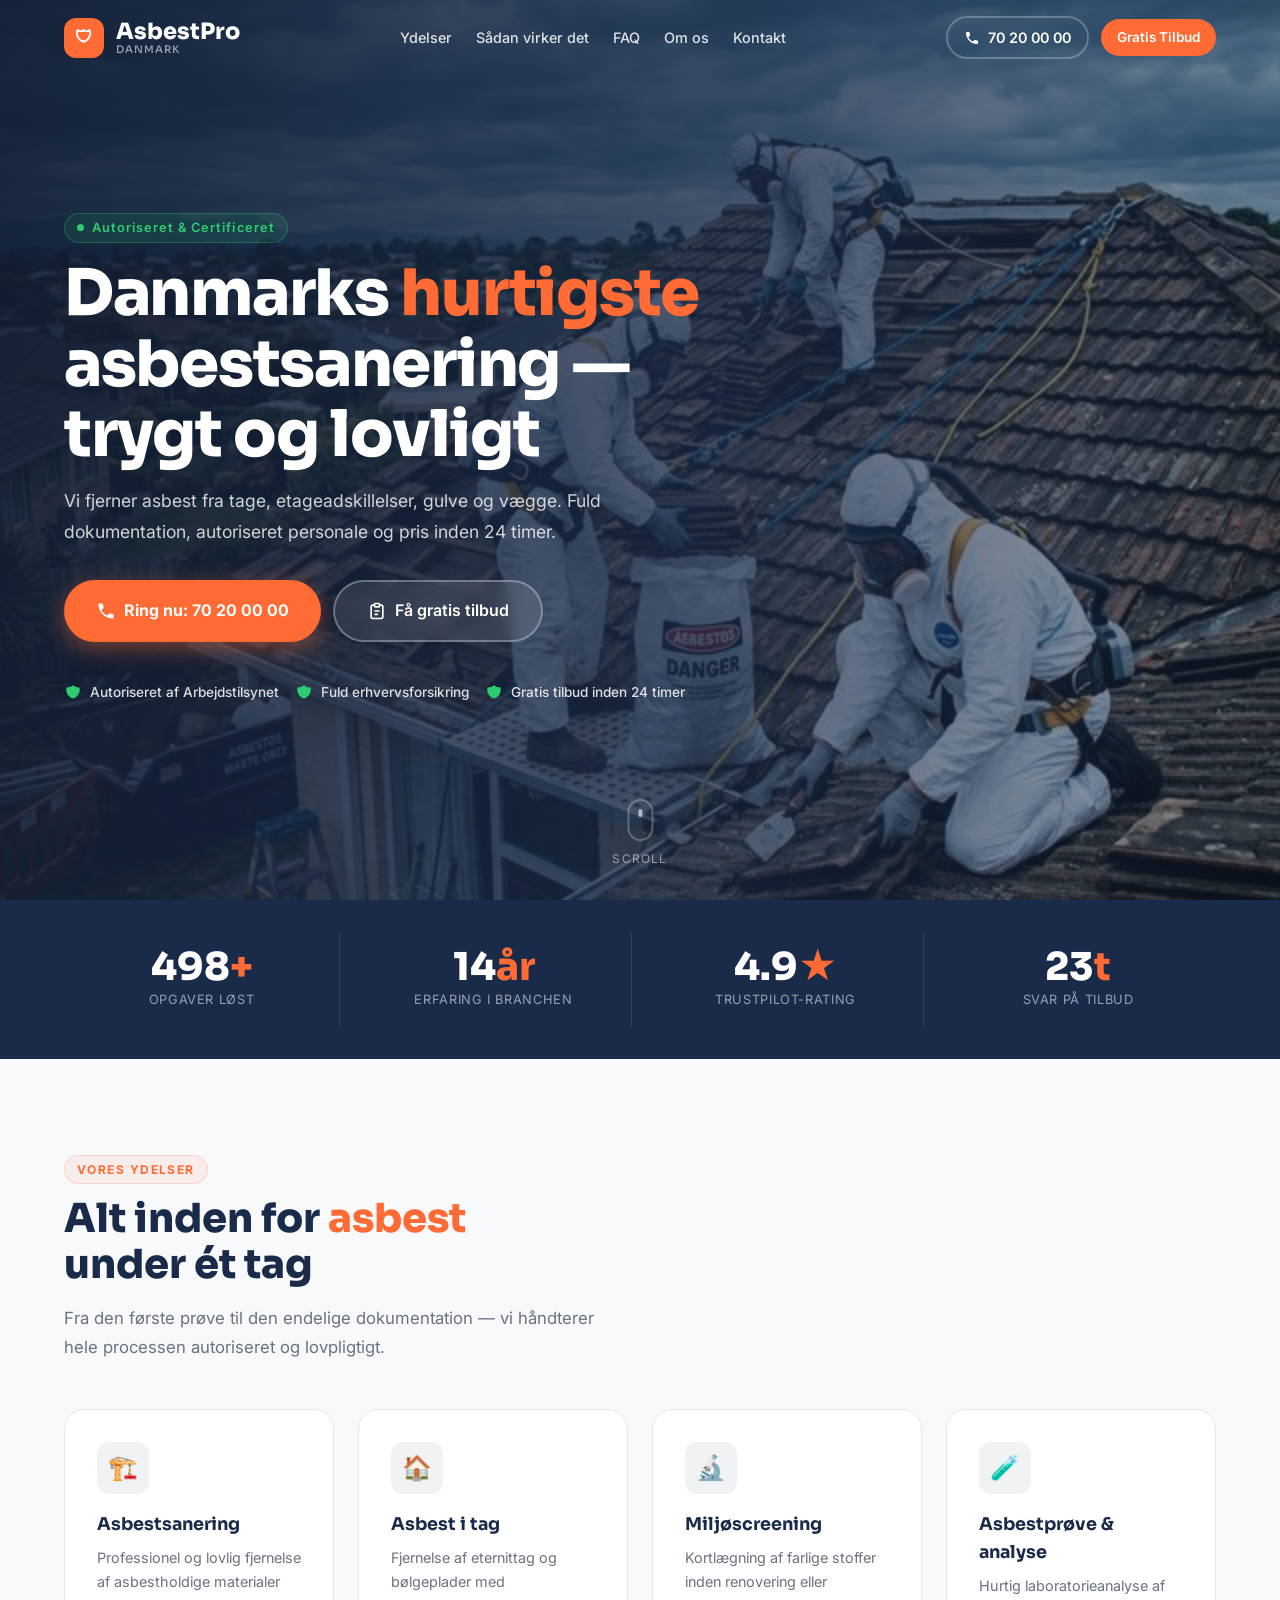
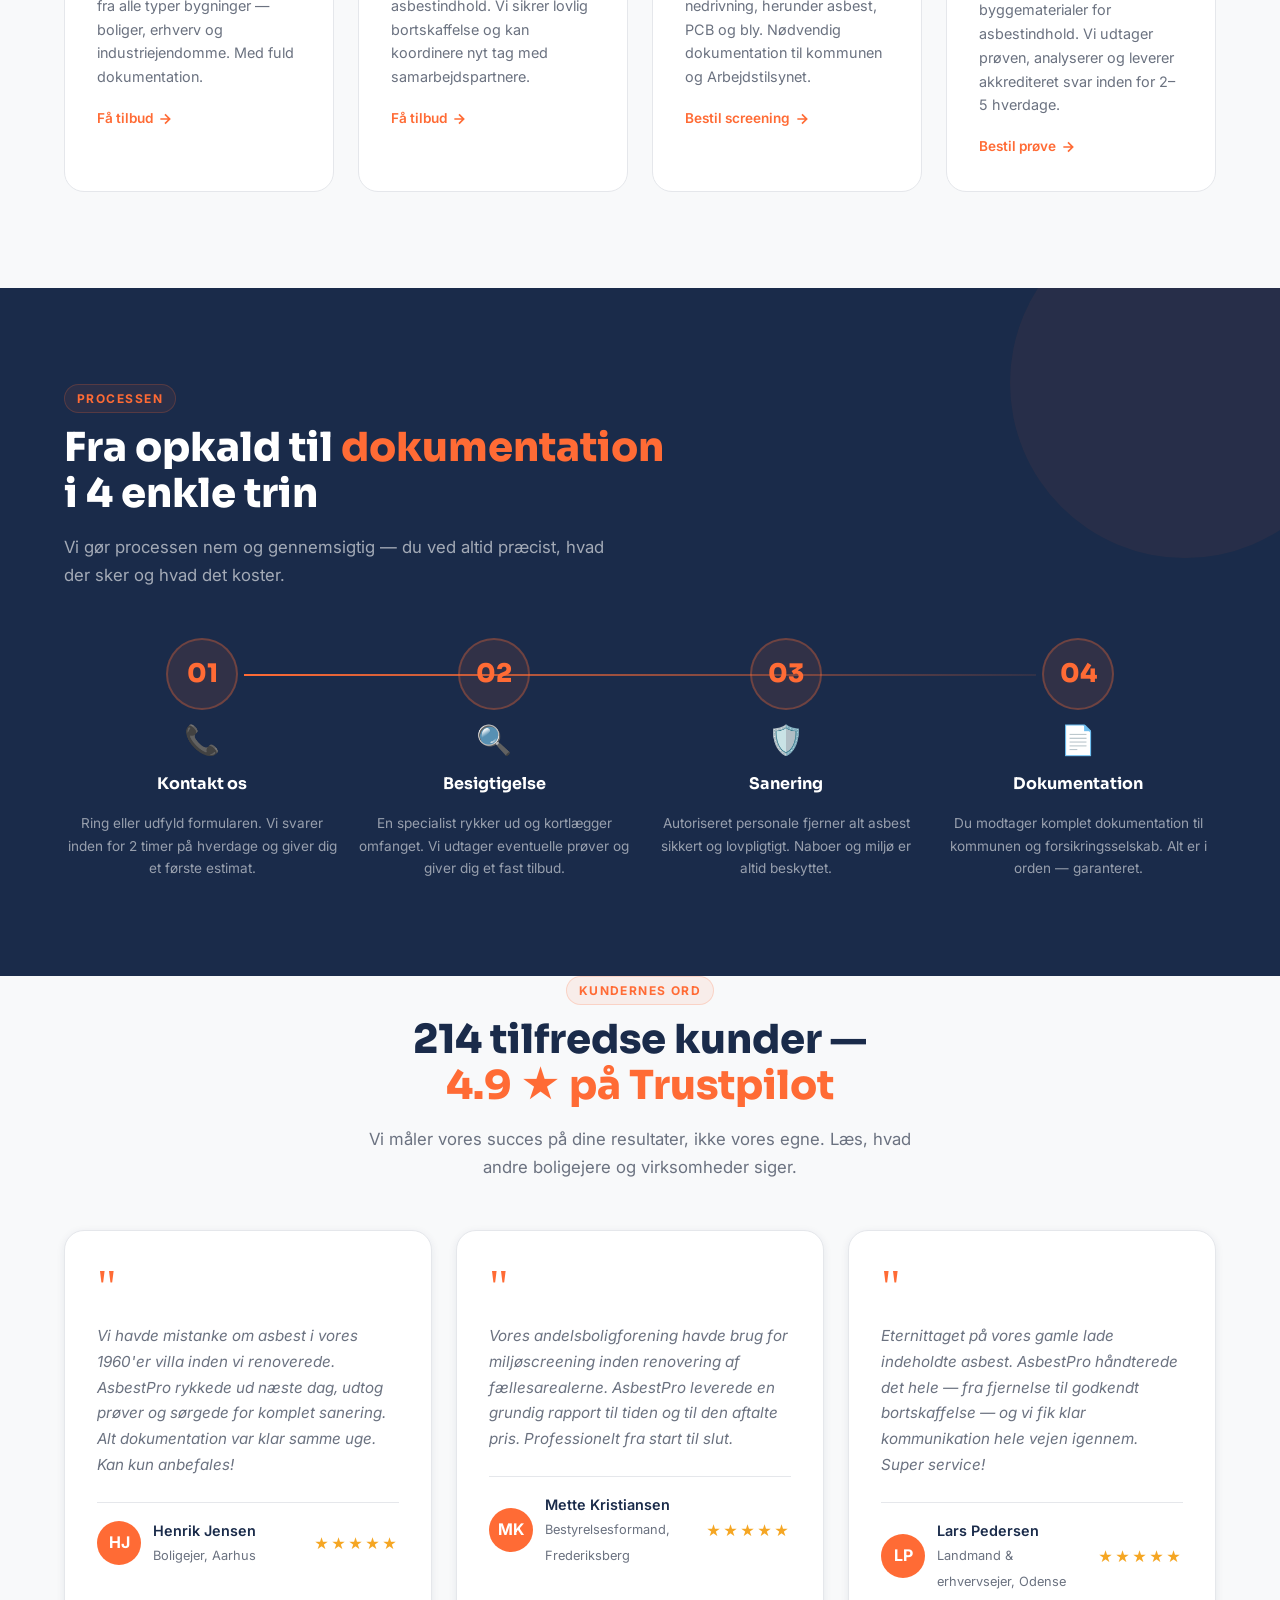
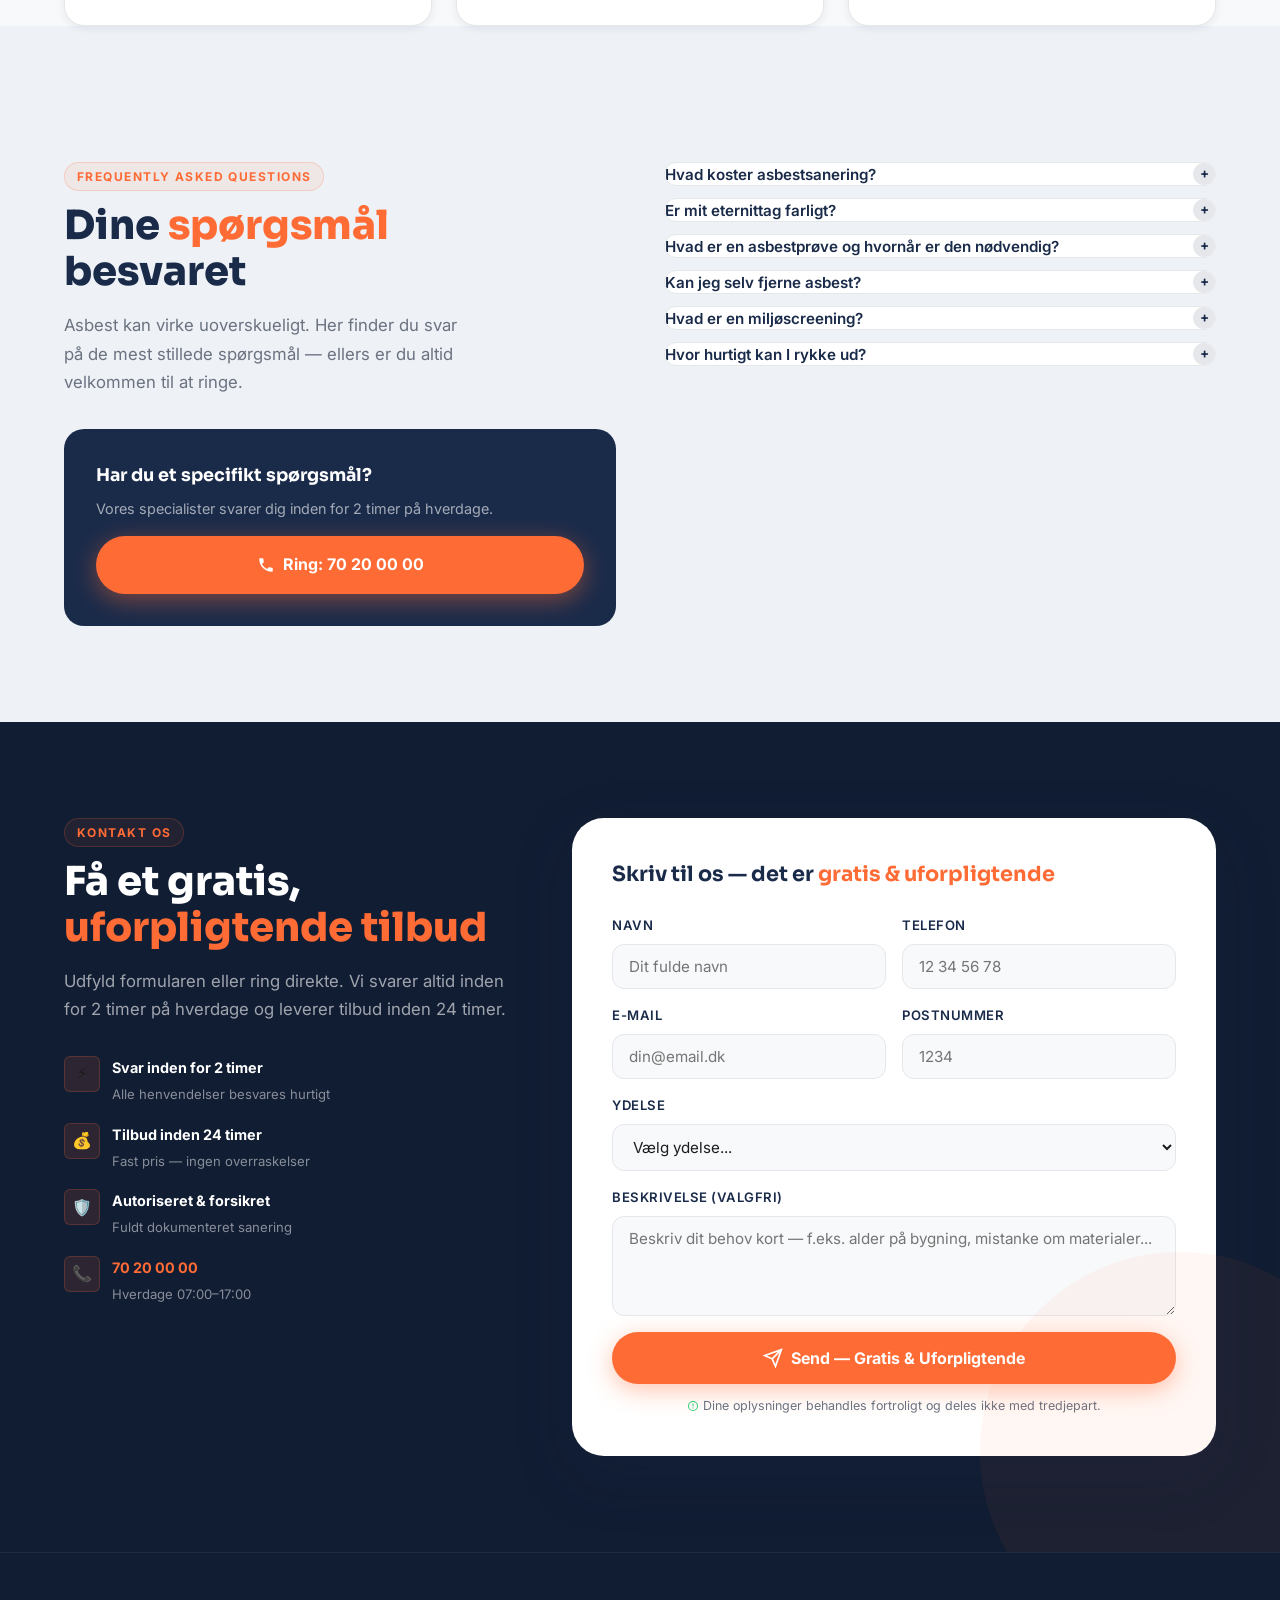
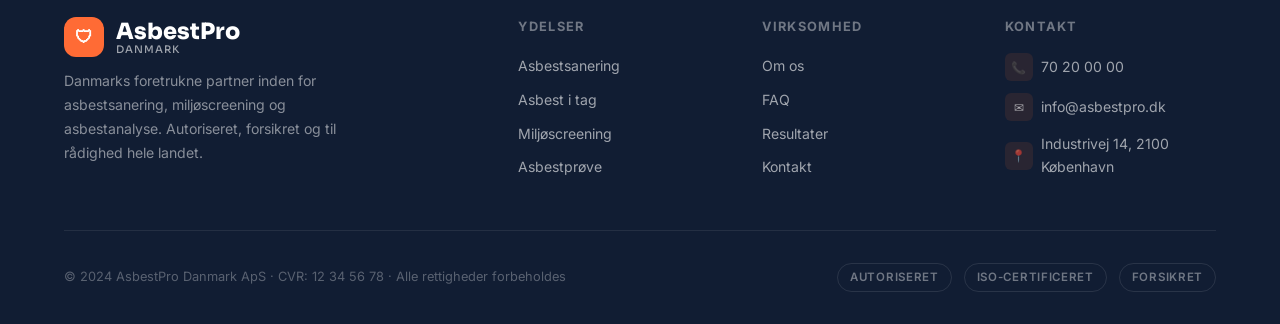
==== index.html @ 0a385745 "Initial commit: AsbestPro Danmark website" ====
<!DOCTYPE html>
<html lang="da">
<head>
  <meta charset="UTF-8" />
  <meta name="viewport" content="width=device-width, initial-scale=1.0" />
  <meta http-equiv="X-UA-Compatible" content="IE=edge" />

  <!-- PRIMARY SEO -->
  <title>Asbestsanering & Miljøscreening | AsbestPro Danmark</title>
  <meta name="description" content="Professionel asbestsanering, asbestanalyse og miljøscreening. Autoriseret og forsikret firma. Gratis, uforpligtende tilbud inden for 24 timer. Ring på 70 20 00 00." />
  <meta name="keywords" content="asbestsanering, asbest fjernelse, asbest i tag, asbestprøve, asbestanalyse, miljøscreening, asbestfirma, eternittag asbest" />
  <link rel="canonical" href="https://asbestpro.dk/" />

  <!-- OPEN GRAPH -->
  <meta property="og:type" content="website" />
  <meta property="og:url" content="https://asbestpro.dk/" />
  <meta property="og:title" content="Asbestsanering & Miljøscreening | AsbestPro Danmark" />
  <meta property="og:description" content="Professionel asbestsanering og asbestanalyse. Autoriseret firma — ring nu og få et gratis tilbud inden 24 timer." />
  <meta property="og:image" content="https://asbestpro.dk/hero.png" />

  <!-- TWITTER CARD -->
  <meta name="twitter:card" content="summary_large_image" />
  <meta name="twitter:title" content="AsbestPro Danmark — Asbestsanering" />
  <meta name="twitter:description" content="Professionel asbestsanering. Autoriseret og forsikret. Gratis tilbud inden 24 timer." />

  <!-- FAVICON (inline SVG) -->
  <link rel="icon" href="data:image/svg+xml,<svg xmlns='http://www.w3.org/2000/svg' viewBox='0 0 32 32'><rect width='32' height='32' rx='8' fill='%231A2B4A'/><text y='22' x='5' font-size='18'>🛡</text></svg>" />

  <!-- FONTS -->
  <link rel="preconnect" href="https://fonts.googleapis.com" crossorigin />
  <link rel="preconnect" href="https://fonts.gstatic.com" crossorigin />
  <link href="https://fonts.googleapis.com/css2?family=Inter:wght@300;400;500;600;700&family=Sora:wght@600;700;800&display=swap" rel="stylesheet" />

  <!-- STYLES -->
  <link rel="stylesheet" href="style.css" />

  <!-- SCHEMA.ORG JSON-LD : LocalBusiness -->
  <script type="application/ld+json">
  {
    "@context": "https://schema.org",
    "@type": "LocalBusiness",
    "name": "AsbestPro Danmark",
    "image": "https://asbestpro.dk/hero.png",
    "url": "https://asbestpro.dk",
    "telephone": "+4570200000",
    "priceRange": "$$",
    "address": {
      "@type": "PostalAddress",
      "streetAddress": "Industrivej 14",
      "addressLocality": "København",
      "postalCode": "2100",
      "addressCountry": "DK"
    },
    "geo": {
      "@type": "GeoCoordinates",
      "latitude": 55.6761,
      "longitude": 12.5683
    },
    "openingHoursSpecification": [
      {
        "@type": "OpeningHoursSpecification",
        "dayOfWeek": ["Monday","Tuesday","Wednesday","Thursday","Friday"],
        "opens": "07:00",
        "closes": "17:00"
      }
    ],
    "aggregateRating": {
      "@type": "AggregateRating",
      "ratingValue": "4.9",
      "reviewCount": "214"
    },
    "hasOfferCatalog": {
      "@type": "OfferCatalog",
      "name": "Asbestsaneringsydelser",
      "itemListElement": [
        {
          "@type": "Offer",
          "itemOffered": {
            "@type": "Service",
            "name": "Asbestsanering",
            "description": "Komplet og lovlig fjernelse af asbest fra bygninger af alle typer."
          }
        },
        {
          "@type": "Offer",
          "itemOffered": {
            "@type": "Service",
            "name": "Miljøscreening",
            "description": "Kortlægning af farlige stoffer i bygninger før renovering eller nedrivning."
          }
        },
        {
          "@type": "Offer",
          "itemOffered": {
            "@type": "Service",
            "name": "Asbestanalyse",
            "description": "Laboratorieanalyse af prøver for asbestindhold, med hurtig svartid."
          }
        },
        {
          "@type": "Offer",
          "itemOffered": {
            "@type": "Service",
            "name": "Asbestsanering af tag",
            "description": "Specialiseret fjernelse af eternittag og andre tagmaterialer med asbest."
          }
        }
      ]
    }
  }
  </script>

  <!-- SCHEMA.ORG JSON-LD : FAQ PAGE -->
  <script type="application/ld+json">
  {
    "@context": "https://schema.org",
    "@type": "FAQPage",
    "mainEntity": [
      {
        "@type": "Question",
        "name": "Hvad koster asbestsanering?",
        "acceptedAnswer": {
          "@type": "Answer",
          "text": "Prisen afhænger af mængden af asbest, materialetypen og arbejdets omfang. En typisk asbestsanering starter fra ca. 5.000 kr. og kan løbe op i 50.000+ kr. ved større opgaver. Kontakt os for et gratis og uforpligtende tilbud."
        }
      },
      {
        "@type": "Question",
        "name": "Er asbest farligt i mit hus?",
        "acceptedAnswer": {
          "@type": "Answer",
          "text": "Asbest er farligst, når det er frigivet som støv og indåndes. Intakt asbest, som ikke er beskadiget, er typisk ikke akut farligt. Lad altid en autoriseret specialist vurdere din situation."
        }
      },
      {
        "@type": "Question",
        "name": "Hvad er en asbestprøve og hvornår er den nødvendig?",
        "acceptedAnswer": {
          "@type": "Answer",
          "text": "En asbestprøve er en laboratorieanalyse af et materiale fra din bygning. Den er nødvendig, hvis du mistænker asbest inden renovering eller nedrivning — og i mange tilfælde krævet ved lov."
        }
      }
    ]
  }
  </script>
</head>
<body>

  <!-- ====================================================
       STICKY HEADER
       ==================================================== -->
  <header id="site-header" role="banner">
    <div class="container">
      <div class="header-inner">
        <!-- Logo -->
        <a href="#" class="logo" aria-label="AsbestPro Danmark — Forside">
          <div class="logo-icon" aria-hidden="true">🛡</div>
          <span>
            AsbestPro
            <small class="logo-sub">Danmark</small>
          </span>
        </a>

        <!-- Nav -->
        <nav class="site-nav" id="site-nav" role="navigation" aria-label="Primær navigation">
          <a href="#services">Ydelser</a>
          <a href="#process">Sådan virker det</a>
          <a href="#faq">FAQ</a>
          <a href="#om-os">Om os</a>
          <a href="#kontakt">Kontakt</a>
        </nav>

        <!-- Header CTA -->
        <div class="header-cta">
          <a href="tel:+4570200000" class="phone-link" aria-label="Ring til os">
            <svg viewBox="0 0 24 24" fill="currentColor" aria-hidden="true"><path d="M6.6 10.8c1.4 2.8 3.8 5.1 6.6 6.6l2.2-2.2c.3-.3.7-.4 1-.2 1.1.4 2.3.6 3.6.6.6 0 1 .4 1 1V20c0 .6-.4 1-1 1-9.4 0-17-7.6-17-17 0-.6.4-1 1-1h3.5c.6 0 1 .4 1 1 0 1.3.2 2.5.6 3.6.1.3 0 .7-.2 1L6.6 10.8z"/></svg>
            70 20 00 00
          </a>
          <a href="#kontakt" class="btn-header">Gratis Tilbud</a>
        </div>

        <!-- Hamburger -->
        <button class="hamburger" id="hamburger" aria-label="Åbn menu" aria-expanded="false" aria-controls="site-nav">
          <span></span><span></span><span></span>
        </button>
      </div>
    </div>
  </header>

  <!-- ====================================================
       HERO SECTION
       ==================================================== -->
  <section id="hero" aria-labelledby="hero-heading">
    <div class="hero-bg" id="hero-bg" role="img" aria-label="Professionelle asbestsanerings-specialister i arbejde"></div>
    <div class="hero-overlay" aria-hidden="true"></div>

    <div class="container">
      <div class="hero-content">
        <div class="hero-badge" aria-label="Vi er klar til at rykke ud">
          <span class="dot" aria-hidden="true"></span>
          Autoriseret & Certificeret
        </div>

        <h1 class="hero-title" id="hero-heading">
          Danmarks <em>hurtigste</em><br>
          asbestsanering —<br>
          trygt og lovligt
        </h1>

        <p class="hero-sub">
          Vi fjerner asbest fra tage, etageadskillelser, gulve og vægge.
          Fuld dokumentation, autoriseret personale og pris inden 24 timer.
        </p>

        <div class="hero-actions">
          <a href="tel:+4570200000" class="btn-primary" id="hero-cta-phone" aria-label="Ring til AsbestPro nu">
            <svg viewBox="0 0 24 24" fill="currentColor" aria-hidden="true"><path d="M6.6 10.8c1.4 2.8 3.8 5.1 6.6 6.6l2.2-2.2c.3-.3.7-.4 1-.2 1.1.4 2.3.6 3.6.6.6 0 1 .4 1 1V20c0 .6-.4 1-1 1-9.4 0-17-7.6-17-17 0-.6.4-1 1-1h3.5c.6 0 1 .4 1 1 0 1.3.2 2.5.6 3.6.1.3 0 .7-.2 1L6.6 10.8z"/></svg>
            Ring nu: 70 20 00 00
          </a>
          <a href="#kontakt" class="btn-secondary" id="hero-cta-offer" aria-label="Få et gratis tilbud">
            <svg viewBox="0 0 24 24" fill="none" stroke="currentColor" stroke-width="2" aria-hidden="true"><path d="M9 5H7a2 2 0 00-2 2v12a2 2 0 002 2h10a2 2 0 002-2V7a2 2 0 00-2-2h-2"/><rect x="9" y="3" width="6" height="4" rx="1"/><path d="M9 12h6M9 16h4"/></svg>
            Få gratis tilbud
          </a>
        </div>

        <div class="hero-trust" role="list" aria-label="Vores certificeringer">
          <div class="trust-badge" role="listitem">
            <svg viewBox="0 0 24 24" fill="currentColor" aria-hidden="true"><path d="M9 12l2 2 4-4m5.618-4.016A11.955 11.955 0 0112 2.944a11.955 11.955 0 01-8.618 3.04A12.02 12.02 0 003 9c0 5.591 3.824 10.29 9 11.622 5.176-1.332 9-6.03 9-11.622 0-1.042-.133-2.052-.382-3.016z"/></svg>
            Autoriseret af Arbejdstilsynet
          </div>
          <div class="trust-badge" role="listitem">
            <svg viewBox="0 0 24 24" fill="currentColor" aria-hidden="true"><path d="M9 12l2 2 4-4m5.618-4.016A11.955 11.955 0 0112 2.944a11.955 11.955 0 01-8.618 3.04A12.02 12.02 0 003 9c0 5.591 3.824 10.29 9 11.622 5.176-1.332 9-6.03 9-11.622 0-1.042-.133-2.052-.382-3.016z"/></svg>
            Fuld erhvervsforsikring
          </div>
          <div class="trust-badge" role="listitem">
            <svg viewBox="0 0 24 24" fill="currentColor" aria-hidden="true"><path d="M9 12l2 2 4-4m5.618-4.016A11.955 11.955 0 0112 2.944a11.955 11.955 0 01-8.618 3.04A12.02 12.02 0 003 9c0 5.591 3.824 10.29 9 11.622 5.176-1.332 9-6.03 9-11.622 0-1.042-.133-2.052-.382-3.016z"/></svg>
            Gratis tilbud inden 24 timer
          </div>
        </div>
      </div>
    </div>

    <!-- Scroll indicator -->
    <div class="hero-scroll" aria-hidden="true">
      <div class="scroll-wheel"><div class="scroll-dot"></div></div>
      <span>Scroll</span>
    </div>
  </section>

  <!-- ====================================================
       STATS BAR
       ==================================================== -->
  <section id="stats" aria-label="Virksomhedsstatistikker">
    <div class="container">
      <div class="stats-grid">
        <div class="stat-item reveal">
          <div class="stat-num">500<span>+</span></div>
          <div class="stat-label">Opgaver løst</div>
        </div>
        <div class="stat-item reveal reveal-delay-1">
          <div class="stat-num">15<span>år</span></div>
          <div class="stat-label">Erfaring i branchen</div>
        </div>
        <div class="stat-item reveal reveal-delay-2">
          <div class="stat-num">4.9<span>★</span></div>
          <div class="stat-label">Trustpilot-rating</div>
        </div>
        <div class="stat-item reveal reveal-delay-3">
          <div class="stat-num">24<span>t</span></div>
          <div class="stat-label">Svar på tilbud</div>
        </div>
      </div>
    </div>
  </section>

  <!-- ====================================================
       SERVICES SECTION
       ==================================================== -->
  <section id="services" aria-labelledby="services-heading">
    <div class="container">
      <div class="section-header reveal">
        <span class="section-label">Vores ydelser</span>
        <h2 class="section-title" id="services-heading">
          Alt inden for <em>asbest</em><br>under ét tag
        </h2>
        <p class="section-sub">
          Fra den første prøve til den endelige dokumentation — vi håndterer
          hele processen autoriseret og lovpligtigt.
        </p>
      </div>

      <div class="services-grid">
        <!-- Card 1 -->
        <article class="service-card reveal" id="asbestsanering" aria-labelledby="svc1-heading">
          <div class="service-icon" aria-hidden="true">🏗️</div>
          <h3 id="svc1-heading">Asbestsanering</h3>
          <p>Professionel og lovlig fjernelse af asbestholdige materialer fra alle typer bygninger — boliger, erhverv og industriejendomme. Med fuld dokumentation.</p>
          <a href="#kontakt" class="service-link" aria-label="Få tilbud på asbestsanering">
            Få tilbud
            <svg viewBox="0 0 24 24" fill="none" stroke="currentColor" stroke-width="2.5" aria-hidden="true"><path d="M5 12h14M12 5l7 7-7 7"/></svg>
          </a>
        </article>

        <!-- Card 2 -->
        <article class="service-card reveal reveal-delay-1" id="asbest-tag" aria-labelledby="svc2-heading">
          <div class="service-icon" aria-hidden="true">🏠</div>
          <h3 id="svc2-heading">Asbest i tag</h3>
          <p>Fjernelse af eternittag og bølgeplader med asbestindhold. Vi sikrer lovlig bortskaffelse og kan koordinere nyt tag med samarbejdspartnere.</p>
          <a href="#kontakt" class="service-link" aria-label="Få tilbud på asbestrenovering af tag">
            Få tilbud
            <svg viewBox="0 0 24 24" fill="none" stroke="currentColor" stroke-width="2.5" aria-hidden="true"><path d="M5 12h14M12 5l7 7-7 7"/></svg>
          </a>
        </article>

        <!-- Card 3 -->
        <article class="service-card reveal reveal-delay-2" id="miljoescreening" aria-labelledby="svc3-heading">
          <div class="service-icon" aria-hidden="true">🔬</div>
          <h3 id="svc3-heading">Miljøscreening</h3>
          <p>Kortlægning af farlige stoffer inden renovering eller nedrivning, herunder asbest, PCB og bly. Nødvendig dokumentation til kommunen og Arbejdstilsynet.</p>
          <a href="#kontakt" class="service-link" aria-label="Bestil miljøscreening">
            Bestil screening
            <svg viewBox="0 0 24 24" fill="none" stroke="currentColor" stroke-width="2.5" aria-hidden="true"><path d="M5 12h14M12 5l7 7-7 7"/></svg>
          </a>
        </article>

        <!-- Card 4 -->
        <article class="service-card reveal reveal-delay-3" id="asbestprove" aria-labelledby="svc4-heading">
          <div class="service-icon" aria-hidden="true">🧪</div>
          <h3 id="svc4-heading">Asbestprøve & analyse</h3>
          <p>Hurtig laboratorieanalyse af byggematerialer for asbestindhold. Vi udtager prøven, analyserer og leverer akkrediteret svar inden for 2–5 hverdage.</p>
          <a href="#kontakt" class="service-link" aria-label="Bestil asbestprøve">
            Bestil prøve
            <svg viewBox="0 0 24 24" fill="none" stroke="currentColor" stroke-width="2.5" aria-hidden="true"><path d="M5 12h14M12 5l7 7-7 7"/></svg>
          </a>
        </article>
      </div>
    </div>
  </section>

  <!-- ====================================================
       PROCESS SECTION
       ==================================================== -->
  <section id="process" aria-labelledby="process-heading">
    <div class="container">
      <div class="section-header reveal">
        <span class="section-label process-section-label">Processen</span>
        <h2 class="section-title process-title" id="process-heading">
          Fra opkald til <em>dokumentation</em><br>i 4 enkle trin
        </h2>
        <p class="section-sub process-sub">
          Vi gør processen nem og gennemsigtig — du ved altid præcist, hvad der sker og hvad det koster.
        </p>
      </div>

      <div class="process-grid">
        <div class="process-step reveal">
          <div class="step-num">01</div>
          <div class="step-icon" aria-hidden="true">📞</div>
          <div class="step-title">Kontakt os</div>
          <p class="step-desc">Ring eller udfyld formularen. Vi svarer inden for 2 timer på hverdage og giver dig et første estimat.</p>
        </div>
        <div class="process-step reveal reveal-delay-1">
          <div class="step-num">02</div>
          <div class="step-icon" aria-hidden="true">🔍</div>
          <div class="step-title">Besigtigelse</div>
          <p class="step-desc">En specialist rykker ud og kortlægger omfanget. Vi udtager eventuelle prøver og giver dig et fast tilbud.</p>
        </div>
        <div class="process-step reveal reveal-delay-2">
          <div class="step-num">03</div>
          <div class="step-icon" aria-hidden="true">🛡️</div>
          <div class="step-title">Sanering</div>
          <p class="step-desc">Autoriseret personale fjerner alt asbest sikkert og lovpligtigt. Naboer og miljø er altid beskyttet.</p>
        </div>
        <div class="process-step reveal reveal-delay-3">
          <div class="step-num">04</div>
          <div class="step-icon" aria-hidden="true">📄</div>
          <div class="step-title">Dokumentation</div>
          <p class="step-desc">Du modtager komplet dokumentation til kommunen og forsikringsselskab. Alt er i orden — garanteret.</p>
        </div>
      </div>
    </div>
  </section>

  <!-- ====================================================
       TESTIMONIALS
       ==================================================== -->
  <section id="om-os" aria-labelledby="testimonials-heading">
    <div class="container">
      <div class="section-header text-center reveal">
        <span class="section-label">Kundernes ord</span>
        <h2 class="section-title" id="testimonials-heading">
          214 tilfredse kunder —<br><em>4.9 ★ på Trustpilot</em>
        </h2>
        <p class="section-sub">
          Vi måler vores succes på dine resultater, ikke vores egne. Læs, hvad andre boligejere og virksomheder siger.
        </p>
      </div>

      <div class="testimonials-grid">
        <article class="review-card reveal" aria-label="Kundeanmeldelse fra Henrik">
          <div class="review-quote" aria-hidden="true">"</div>
          <p>Vi havde mistanke om asbest i vores 1960'er villa inden vi renoverede. AsbestPro rykkede ud næste dag, udtog prøver og sørgede for komplet sanering. Alt dokumentation var klar samme uge. Kan kun anbefales!</p>
          <div class="review-footer">
            <div class="review-avatar" aria-hidden="true">HJ</div>
            <div class="review-meta">
              <strong>Henrik Jensen</strong>
              <span>Boligejer, Aarhus</span>
            </div>
            <div class="stars" aria-label="5 ud af 5 stjerner">★★★★★</div>
          </div>
        </article>

        <article class="review-card reveal reveal-delay-1" aria-label="Kundeanmeldelse fra Mette">
          <div class="review-quote" aria-hidden="true">"</div>
          <p>Vores andelsboligforening havde brug for miljøscreening inden renovering af fællesarealerne. AsbestPro leverede en grundig rapport til tiden og til den aftalte pris. Professionelt fra start til slut.</p>
          <div class="review-footer">
            <div class="review-avatar" aria-hidden="true">MK</div>
            <div class="review-meta">
              <strong>Mette Kristiansen</strong>
              <span>Bestyrelsesformand, Frederiksberg</span>
            </div>
            <div class="stars" aria-label="5 ud af 5 stjerner">★★★★★</div>
          </div>
        </article>

        <article class="review-card reveal reveal-delay-2" aria-label="Kundeanmeldelse fra Lars">
          <div class="review-quote" aria-hidden="true">"</div>
          <p>Eternittaget på vores gamle lade indeholdte asbest. AsbestPro håndterede det hele — fra fjernelse til godkendt bortskaffelse — og vi fik klar kommunikation hele vejen igennem. Super service!</p>
          <div class="review-footer">
            <div class="review-avatar" aria-hidden="true">LP</div>
            <div class="review-meta">
              <strong>Lars Pedersen</strong>
              <span>Landmand & erhvervsejer, Odense</span>
            </div>
            <div class="stars" aria-label="5 ud af 5 stjerner">★★★★★</div>
          </div>
        </article>
      </div>
    </div>
  </section>

  <!-- ====================================================
       FAQ SECTION
       ==================================================== -->
  <section id="faq" aria-labelledby="faq-heading">
    <div class="container">
      <div class="faq-wrap">
        <!-- Left column: intro + sidebox -->
        <div class="faq-intro reveal">
          <span class="section-label">Frequently Asked Questions</span>
          <h2 class="section-title" id="faq-heading">
            Dine <em>spørgsmål</em><br>besvaret
          </h2>
          <p class="section-sub">
            Asbest kan virke uoverskueligt. Her finder du svar på de mest
            stillede spørgsmål — ellers er du altid velkommen til at ringe.
          </p>

          <div class="faq-cta-box">
            <h4>Har du et specifikt spørgsmål?</h4>
            <p>Vores specialister svarer dig inden for 2 timer på hverdage.</p>
            <a href="tel:+4570200000" class="btn-primary" aria-label="Ring for hjælp med asbest">
              <svg viewBox="0 0 24 24" fill="currentColor" aria-hidden="true" style="width:18px;height:18px"><path d="M6.6 10.8c1.4 2.8 3.8 5.1 6.6 6.6l2.2-2.2c.3-.3.7-.4 1-.2 1.1.4 2.3.6 3.6.6.6 0 1 .4 1 1V20c0 .6-.4 1-1 1-9.4 0-17-7.6-17-17 0-.6.4-1 1-1h3.5c.6 0 1 .4 1 1 0 1.3.2 2.5.6 3.6.1.3 0 .7-.2 1L6.6 10.8z"/></svg>
              Ring: 70 20 00 00
            </a>
          </div>
        </div>

        <!-- Right column: accordion -->
        <div class="faq-list reveal reveal-delay-1" role="list">
          <div class="faq-item" role="listitem">
            <button class="faq-question" aria-expanded="false" aria-controls="faq-a1" id="faq-q1">
              Hvad koster asbestsanering?
              <span class="faq-icon" aria-hidden="true">+</span>
            </button>
            <div class="faq-answer" id="faq-a1" role="region" aria-labelledby="faq-q1">
              <p>Prisen afhænger af mængden af asbest, materialetypen og adgangsforholdene. En typisk opgave starter fra ca. 5.000 kr. og kan løbe op til 50.000+ kr. ved store projekter. Kontakt os for et gratis, uforpligtende tilbud tilpasset din situation.</p>
            </div>
          </div>

          <div class="faq-item" role="listitem">
            <button class="faq-question" aria-expanded="false" aria-controls="faq-a2" id="faq-q2">
              Er mit eternittag farligt?
              <span class="faq-icon" aria-hidden="true">+</span>
            </button>
            <div class="faq-answer" id="faq-a2" role="region" aria-labelledby="faq-q2">
              <p>Eternittag produceret før 1988 indeholder typisk asbest. Intakte tage udgør sjældent en umiddelbar risiko, men ved renovering, rengøring eller nedrivning frigives asbestfibre og skal fjernes af autoriseret personale. Lad os vurdere dit tag gratis.</p>
            </div>
          </div>

          <div class="faq-item" role="listitem">
            <button class="faq-question" aria-expanded="false" aria-controls="faq-a3" id="faq-q3">
              Hvad er en asbestprøve og hvornår er den nødvendig?
              <span class="faq-icon" aria-hidden="true">+</span>
            </button>
            <div class="faq-answer" id="faq-a3" role="region" aria-labelledby="faq-q3">
              <p>En asbestprøve er en laboratorietest, der afgør om et materiale indeholder asbest. Det er lovpligtigt at kortlægge farlige stoffer inden renovering og nedrivning i bygninger opført eller renoveret inden 1999. Vi udtager og analyserer prøver hurtigt og akkrediteret.</p>
            </div>
          </div>

          <div class="faq-item" role="listitem">
            <button class="faq-question" aria-expanded="false" aria-controls="faq-a4" id="faq-q4">
              Kan jeg selv fjerne asbest?
              <span class="faq-icon" aria-hidden="true">+</span>
            </button>
            <div class="faq-answer" id="faq-a4" role="region" aria-labelledby="faq-q4">
              <p>Nej. Ifølge dansk lovgivning er håndtering og fjernelse af asbest kun tilladt for autoriserede virksomheder. Private kan i begrænset omfang fjerne ikke-støvende materialer i egen bolig, men i praksis anbefales det altid at bruge et autoriseret firma for at undgå bøder og sikre lovlig bortskaffelse.</p>
            </div>
          </div>

          <div class="faq-item" role="listitem">
            <button class="faq-question" aria-expanded="false" aria-controls="faq-a5" id="faq-q5">
              Hvad er en miljøscreening?
              <span class="faq-icon" aria-hidden="true">+</span>
            </button>
            <div class="faq-answer" id="faq-a5" role="region" aria-labelledby="faq-q5">
              <p>En miljøscreening er en kortlægning af farlige og miljøskadelige stoffer i en bygning — herunder asbest, PCB, bly og PAH. Den er lovpligtig inden større renoveringer og nedrivninger og leveres som en rapport, som sendes til kommunen og Arbejdstilsynet.</p>
            </div>
          </div>

          <div class="faq-item" role="listitem">
            <button class="faq-question" aria-expanded="false" aria-controls="faq-a6" id="faq-q6">
              Hvor hurtigt kan I rykke ud?
              <span class="faq-icon" aria-hidden="true">+</span>
            </button>
            <div class="faq-answer" id="faq-a6" role="region" aria-labelledby="faq-q6">
              <p>Vi kan typisk gennemføre en besigtigelse inden for 1–2 hverdage og starte sanering inden for 5–7 hverdage. I akutte tilfælde tilbyder vi hasteservice. Ring til os på 70 20 00 00, og vi finder en løsning.</p>
            </div>
          </div>
        </div>
      </div>
    </div>
  </section>

  <!-- ====================================================
       CONTACT SECTION
       ==================================================== -->
  <section id="kontakt" aria-labelledby="kontakt-heading">
    <div class="container">
      <div class="contact-grid">
        <!-- Left: info -->
        <div class="contact-info reveal">
          <span class="section-label" style="color:var(--orange)">Kontakt os</span>
          <h2 class="section-title" id="kontakt-heading" style="color:#fff">
            Få et gratis,<br><em>uforpligtende tilbud</em>
          </h2>
          <p class="section-sub" style="color:rgba(255,255,255,.6)">
            Udfyld formularen eller ring direkte. Vi svarer altid inden for 2 timer
            på hverdage og leverer tilbud inden 24 timer.
          </p>

          <div class="contact-features">
            <div class="contact-feat">
              <div class="feat-icon" aria-hidden="true">⚡</div>
              <div>
                <strong>Svar inden for 2 timer</strong>
                <span>Alle henvendelser besvares hurtigt</span>
              </div>
            </div>
            <div class="contact-feat">
              <div class="feat-icon" aria-hidden="true">💰</div>
              <div>
                <strong>Tilbud inden 24 timer</strong>
                <span>Fast pris — ingen overraskelser</span>
              </div>
            </div>
            <div class="contact-feat">
              <div class="feat-icon" aria-hidden="true">🛡️</div>
              <div>
                <strong>Autoriseret & forsikret</strong>
                <span>Fuldt dokumenteret sanering</span>
              </div>
            </div>
            <div class="contact-feat">
              <div class="feat-icon" aria-hidden="true">📞</div>
              <div>
                <strong><a href="tel:+4570200000" style="color:var(--orange)">70 20 00 00</a></strong>
                <span>Hverdage 07:00–17:00</span>
              </div>
            </div>
          </div>
        </div>

        <!-- Right: form -->
        <div class="contact-form-card reveal reveal-delay-1">
          <h3 class="form-title">Skriv til os — det er <em>gratis &amp; uforpligtende</em></h3>

          <form id="lead-form" novalidate aria-label="Tilbudsformular">
            <div class="form-grid">
              <div class="form-group">
                <label for="navn">Navn</label>
                <input type="text" id="navn" name="navn" placeholder="Dit fulde navn" required autocomplete="name" />
              </div>
              <div class="form-group">
                <label for="tlf">Telefon</label>
                <input type="tel" id="tlf" name="tlf" placeholder="12 34 56 78" required autocomplete="tel" />
              </div>
              <div class="form-group">
                <label for="email">E-mail</label>
                <input type="email" id="email" name="email" placeholder="din@email.dk" required autocomplete="email" />
              </div>
              <div class="form-group">
                <label for="postnr">Postnummer</label>
                <input type="text" id="postnr" name="postnr" placeholder="1234" pattern="[0-9]{4}" autocomplete="postal-code" />
              </div>
              <div class="form-group full">
                <label for="ydelse">Ydelse</label>
                <select id="ydelse" name="ydelse">
                  <option value="">Vælg ydelse...</option>
                  <option value="asbestsanering">Asbestsanering</option>
                  <option value="asbest-tag">Asbest i tag (eternit)</option>
                  <option value="miljoescreening">Miljøscreening</option>
                  <option value="asbestprove">Asbestprøve &amp; analyse</option>
                  <option value="andet">Andet</option>
                </select>
              </div>
              <div class="form-group full">
                <label for="besked">Beskrivelse (valgfri)</label>
                <textarea id="besked" name="besked" placeholder="Beskriv dit behov kort — f.eks. alder på bygning, mistanke om materialer..."></textarea>
              </div>
            </div>

            <button type="submit" class="form-submit" id="form-submit-btn">
              <svg viewBox="0 0 24 24" fill="none" stroke="currentColor" stroke-width="2" style="width:20px;height:20px" aria-hidden="true"><path d="M22 2L11 13"/><path d="M22 2L15 22 11 13 2 9l20-7z"/></svg>
              Send — Gratis &amp; Uforpligtende
            </button>

            <p class="form-note">
              <svg viewBox="0 0 24 24" fill="currentColor" aria-hidden="true"><path d="M12 2a10 10 0 100 20A10 10 0 0012 2zm0 18a8 8 0 110-16 8 8 0 010 16zm-1-5h2v2h-2v-2zm0-8h2v6h-2V7z"/></svg>
              Dine oplysninger behandles fortroligt og deles ikke med tredjepart.
            </p>
          </form>

          <!-- Success state -->
          <div class="form-success" id="form-success" aria-live="polite">
            <div class="success-icon" aria-hidden="true">✓</div>
            <h3>Tak! Vi har modtaget din henvendelse.</h3>
            <p>En af vores specialister kontakter dig inden 2 timer (hverdage). Vi glæder os til at hjælpe dig!</p>
          </div>
        </div>
      </div>
    </div>
  </section>

  <!-- ====================================================
       FOOTER
       ==================================================== -->
  <footer id="footer" role="contentinfo">
    <div class="container">
      <div class="footer-grid">
        <!-- Brand -->
        <div class="footer-brand">
          <a href="#" class="logo footer-logo" aria-label="AsbestPro Danmark — hjem">
            <div class="logo-icon" aria-hidden="true">🛡</div>
            <span>AsbestPro <small class="logo-sub">Danmark</small></span>
          </a>
          <p>Danmarks foretrukne partner inden for asbestsanering, miljøscreening og asbestanalyse. Autoriseret, forsikret og til rådighed hele landet.</p>
        </div>

        <!-- Ydelser -->
        <div class="footer-col">
          <h5>Ydelser</h5>
          <ul>
            <li><a href="#asbestsanering">Asbestsanering</a></li>
            <li><a href="#asbest-tag">Asbest i tag</a></li>
            <li><a href="#miljoescreening">Miljøscreening</a></li>
            <li><a href="#asbestprove">Asbestprøve</a></li>
          </ul>
        </div>

        <!-- Om virksomheden -->
        <div class="footer-col">
          <h5>Virksomhed</h5>
          <ul>
            <li><a href="#om-os">Om os</a></li>
            <li><a href="#faq">FAQ</a></li>
            <li><a href="#stats">Resultater</a></li>
            <li><a href="#kontakt">Kontakt</a></li>
          </ul>
        </div>

        <!-- Kontaktinfo (NAP) -->
        <div class="footer-col">
          <h5>Kontakt</h5>
          <div class="footer-contact-item">
            <div class="footer-contact-icon" aria-hidden="true">📞</div>
            <a href="tel:+4570200000" aria-label="Ring til AsbestPro">70 20 00 00</a>
          </div>
          <div class="footer-contact-item">
            <div class="footer-contact-icon" aria-hidden="true">✉️</div>
            <a href="mailto:info@asbestpro.dk">info@asbestpro.dk</a>
          </div>
          <div class="footer-contact-item">
            <div class="footer-contact-icon" aria-hidden="true">📍</div>
            <address style="font-style:normal">Industrivej 14, 2100 København</address>
          </div>
        </div>
      </div>

      <!-- Footer bottom -->
      <div class="footer-bottom">
        <p>© 2024 AsbestPro Danmark ApS · CVR: 12 34 56 78 · Alle rettigheder forbeholdes</p>
        <div class="footer-certs" aria-label="Certificeringer">
          <span class="cert-badge">Autoriseret</span>
          <span class="cert-badge">ISO-certificeret</span>
          <span class="cert-badge">Forsikret</span>
        </div>
      </div>
    </div>
  </footer>

  <!-- ====================================================
       STICKY MOBILE CTA
       ==================================================== -->
  <div id="mobile-cta" role="complementary" aria-label="Kontakt os hurtigt">
    <a href="tel:+4570200000" class="mob-phone" aria-label="Ring til AsbestPro">
      <svg viewBox="0 0 24 24" fill="currentColor" style="width:18px;height:18px" aria-hidden="true"><path d="M6.6 10.8c1.4 2.8 3.8 5.1 6.6 6.6l2.2-2.2c.3-.3.7-.4 1-.2 1.1.4 2.3.6 3.6.6.6 0 1 .4 1 1V20c0 .6-.4 1-1 1-9.4 0-17-7.6-17-17 0-.6.4-1 1-1h3.5c.6 0 1 .4 1 1 0 1.3.2 2.5.6 3.6.1.3 0 .7-.2 1L6.6 10.8z"/></svg>
      Ring nu
    </a>
    <a href="#kontakt" class="mob-cta" aria-label="Få et gratis tilbud">
      Gratis tilbud →
    </a>
  </div>

  <!-- SCRIPTS -->
  <script src="script.js" defer></script>

</body>
</html>
---- style.css ----
/* ============================================================
   ASBESTPRO DENMARK — DESIGN SYSTEM
   Ultra-clean, authority-forward, conversion-optimized
   ============================================================ */

/* ---- GOOGLE FONTS ---- */
@import url('https://fonts.googleapis.com/css2?family=Inter:wght@300;400;500;600;700&family=Sora:wght@600;700;800&display=swap');

/* ---- CSS CUSTOM PROPERTIES ---- */
:root {
  /* Colours */
  --navy:       #1A2B4A;
  --navy-light: #243858;
  --navy-dark:  #111D33;
  --orange:     #FF6B35;
  --orange-dark:#E55A24;
  --green:      #2ECC71;
  --green-dark: #27AE60;
  --bg:         #F8F9FA;
  --bg-card:    #FFFFFF;
  --text:       #1C1C1E;
  --text-muted: #6B7280;
  --border:     #E5E7EB;
  --shadow-sm:  0 2px 8px rgba(26,43,74,.08);
  --shadow-md:  0 8px 32px rgba(26,43,74,.12);
  --shadow-lg:  0 20px 60px rgba(26,43,74,.18);

  /* Spacing scale */
  --sp-1: .25rem; --sp-2: .5rem;  --sp-3: .75rem;
  --sp-4: 1rem;   --sp-6: 1.5rem; --sp-8: 2rem;
  --sp-10:2.5rem; --sp-12:3rem;   --sp-16:4rem;
  --sp-20:5rem;   --sp-24:6rem;

  /* Typography */
  --font-body:    'Inter', system-ui, sans-serif;
  --font-heading: 'Sora', 'Inter', system-ui, sans-serif;

  /* Border radius */
  --radius-sm: 6px;
  --radius-md: 12px;
  --radius-lg: 20px;
  --radius-xl: 32px;
  --radius-full: 9999px;

  /* Transitions */
  --tr-fast:   150ms ease;
  --tr-med:    280ms cubic-bezier(.4,0,.2,1);
  --tr-slow:   500ms cubic-bezier(.4,0,.2,1);
}

/* ---- RESET & BASE ---- */
*, *::before, *::after { box-sizing: border-box; margin: 0; padding: 0; }
html { scroll-behavior: smooth; font-size: 16px; }
body {
  font-family: var(--font-body);
  color: var(--text);
  background: var(--bg);
  line-height: 1.6;
  overflow-x: hidden;
  -webkit-font-smoothing: antialiased;
}
img { max-width: 100%; height: auto; display: block; }
a { color: inherit; text-decoration: none; }
ul { list-style: none; }
button, input, textarea, select {
  font-family: inherit;
  font-size: inherit;
}

/* ---- UTILITY ---- */
.container {
  width: 100%;
  max-width: 1200px;
  margin: 0 auto;
  padding: 0 var(--sp-6);
}
.section-label {
  display: inline-block;
  font-size: .75rem;
  font-weight: 700;
  letter-spacing: .12em;
  text-transform: uppercase;
  color: var(--orange);
  background: rgba(255,107,53,.08);
  border: 1px solid rgba(255,107,53,.2);
  padding: var(--sp-1) var(--sp-3);
  border-radius: var(--radius-full);
  margin-bottom: var(--sp-3);
}
.section-title {
  font-family: var(--font-heading);
  font-size: clamp(1.75rem, 4vw, 2.5rem);
  font-weight: 800;
  color: var(--navy);
  line-height: 1.15;
  margin-bottom: var(--sp-4);
}
.section-title em { color: var(--orange); font-style: normal; }
.section-sub {
  font-size: 1.05rem;
  color: var(--text-muted);
  max-width: 560px;
  line-height: 1.7;
}
.text-center { text-align: center; }
.text-center .section-sub { margin: 0 auto; }

/* ---- SCROLL ANIMATIONS ---- */
.reveal {
  opacity: 0;
  transform: translateY(28px);
  transition: opacity var(--tr-slow), transform var(--tr-slow);
}
.reveal.visible {
  opacity: 1;
  transform: none;
}
.reveal-delay-1 { transition-delay: .1s; }
.reveal-delay-2 { transition-delay: .2s; }
.reveal-delay-3 { transition-delay: .3s; }
.reveal-delay-4 { transition-delay: .4s; }

/* ============================================================
   STICKY HEADER
   ============================================================ */
#site-header {
  position: fixed;
  top: 0; left: 0; right: 0;
  z-index: 1000;
  background: transparent;
  transition: background var(--tr-med), box-shadow var(--tr-med), padding var(--tr-med);
  padding: var(--sp-4) 0;
}
#site-header.scrolled {
  background: var(--nav-dark, #111D33);
  box-shadow: 0 2px 20px rgba(0,0,0,.25);
  padding: var(--sp-3) 0;
}
.header-inner {
  display: flex;
  align-items: center;
  justify-content: space-between;
  gap: var(--sp-6);
}
.logo {
  display: flex;
  align-items: center;
  gap: var(--sp-3);
  font-family: var(--font-heading);
  font-size: 1.4rem;
  font-weight: 800;
  color: #fff;
}
.logo-icon {
  width: 40px; height: 40px;
  background: var(--orange);
  border-radius: var(--radius-md);
  display: grid;
  place-items: center;
  font-size: 1.1rem;
  flex-shrink: 0;
}
.logo span { display: flex; flex-direction: column; line-height: 1.1; }
.logo .logo-sub { font-size: .65rem; font-weight: 500; letter-spacing: .1em; color: rgba(255,255,255,.6); text-transform: uppercase; }

.site-nav { display: flex; align-items: center; gap: var(--sp-6); }
.site-nav a {
  font-size: .9rem;
  font-weight: 500;
  color: rgba(255,255,255,.85);
  transition: color var(--tr-fast);
}
.site-nav a:hover { color: #fff; }

.header-cta {
  display: flex;
  align-items: center;
  gap: var(--sp-3);
}
.phone-link {
  display: flex;
  align-items: center;
  gap: var(--sp-2);
  font-weight: 600;
  color: #fff;
  font-size: .9rem;
  padding: var(--sp-2) var(--sp-4);
  border: 2px solid rgba(255,255,255,.25);
  border-radius: var(--radius-full);
  transition: background var(--tr-fast), border-color var(--tr-fast);
}
.phone-link:hover { background: rgba(255,255,255,.1); border-color: transparent; }
.phone-link svg { width: 16px; height: 16px; }

.btn-header {
  background: var(--orange);
  color: #fff;
  font-weight: 600;
  font-size: .85rem;
  padding: var(--sp-2) var(--sp-4);
  border-radius: var(--radius-full);
  transition: background var(--tr-fast), transform var(--tr-fast);
  border: none;
  cursor: pointer;
  white-space: nowrap;
}
.btn-header:hover { background: var(--orange-dark); transform: translateY(-1px); }

.hamburger {
  display: none;
  flex-direction: column;
  gap: 5px;
  background: none;
  border: none;
  cursor: pointer;
  padding: var(--sp-2);
}
.hamburger span {
  display: block;
  width: 24px; height: 2px;
  background: #fff;
  transition: transform var(--tr-med), opacity var(--tr-med);
  border-radius: 2px;
}
.hamburger.active span:nth-child(1) { transform: translateY(7px) rotate(45deg); }
.hamburger.active span:nth-child(2) { opacity: 0; }
.hamburger.active span:nth-child(3) { transform: translateY(-7px) rotate(-45deg); }

/* ============================================================
   HERO SECTION
   ============================================================ */
#hero {
  position: relative;
  min-height: 100vh;
  display: flex;
  align-items: center;
  overflow: hidden;
}
.hero-bg {
  position: absolute;
  inset: 0;
  background-image: url('hero.png');
  background-size: cover;
  background-position: center;
  transform: scale(1.04);
  transition: transform 8s ease-out;
}
.hero-bg.loaded { transform: scale(1); }
.hero-overlay {
  position: absolute;
  inset: 0;
  background: linear-gradient(
    105deg,
    rgba(17,29,51,.92) 0%,
    rgba(26,43,74,.75) 55%,
    rgba(26,43,74,.35) 100%
  );
}
.hero-content {
  position: relative;
  z-index: 2;
  padding: var(--sp-24) 0 var(--sp-20);
  max-width: 700px;
}

.hero-badge {
  display: inline-flex;
  align-items: center;
  gap: var(--sp-2);
  background: rgba(46,204,113,.12);
  border: 1px solid rgba(46,204,113,.3);
  color: var(--green);
  font-size: .8rem;
  font-weight: 600;
  letter-spacing: .08em;
  padding: var(--sp-1) var(--sp-3);
  border-radius: var(--radius-full);
  margin-bottom: var(--sp-4);
}
.hero-badge .dot {
  width: 7px; height: 7px;
  background: var(--green);
  border-radius: 50%;
  animation: pulse-dot 1.8s infinite;
}
@keyframes pulse-dot {
  0%, 100% { opacity: 1; transform: scale(1); }
  50% { opacity: .5; transform: scale(1.4); }
}

.hero-title {
  font-family: var(--font-heading);
  font-size: clamp(2.4rem, 6vw, 4rem);
  font-weight: 800;
  color: #fff;
  line-height: 1.1;
  margin-bottom: var(--sp-4);
  letter-spacing: -.02em;
}
.hero-title em { color: var(--orange); font-style: normal; }
.hero-sub {
  font-size: 1.1rem;
  color: rgba(255,255,255,.8);
  line-height: 1.75;
  margin-bottom: var(--sp-8);
  max-width: 560px;
}

.hero-actions {
  display: flex;
  flex-wrap: wrap;
  gap: var(--sp-3);
  margin-bottom: var(--sp-10);
}

/* Primary CTA */
.btn-primary {
  display: inline-flex;
  align-items: center;
  gap: var(--sp-2);
  background: var(--orange);
  color: #fff;
  font-weight: 700;
  font-size: 1rem;
  padding: var(--sp-4) var(--sp-8);
  border-radius: var(--radius-full);
  border: none;
  cursor: pointer;
  transition: background var(--tr-med), transform var(--tr-med), box-shadow var(--tr-med);
  box-shadow: 0 6px 24px rgba(255,107,53,.45);
  text-decoration: none;
}
.btn-primary:hover {
  background: var(--orange-dark);
  transform: translateY(-2px);
  box-shadow: 0 10px 32px rgba(255,107,53,.55);
}
.btn-primary svg { width: 20px; height: 20px; flex-shrink: 0; }

/* Secondary CTA */
.btn-secondary {
  display: inline-flex;
  align-items: center;
  gap: var(--sp-2);
  background: rgba(255,255,255,.1);
  color: #fff;
  font-weight: 600;
  font-size: 1rem;
  padding: var(--sp-4) var(--sp-8);
  border-radius: var(--radius-full);
  border: 2px solid rgba(255,255,255,.3);
  cursor: pointer;
  transition: background var(--tr-med), border-color var(--tr-med), transform var(--tr-fast);
  backdrop-filter: blur(8px);
  text-decoration: none;
}
.btn-secondary:hover {
  background: rgba(255,255,255,.18);
  border-color: rgba(255,255,255,.6);
  transform: translateY(-2px);
}
.btn-secondary svg { width: 20px; height: 20px; }

/* Trust badges */
.hero-trust {
  display: flex;
  flex-wrap: wrap;
  gap: var(--sp-4);
}
.trust-badge {
  display: flex;
  align-items: center;
  gap: var(--sp-2);
  color: rgba(255,255,255,.85);
  font-size: .85rem;
  font-weight: 500;
}
.trust-badge svg {
  width: 18px; height: 18px;
  color: var(--green);
  flex-shrink: 0;
}

/* Hero scroll indicator */
.hero-scroll {
  position: absolute;
  bottom: var(--sp-8);
  left: 50%;
  transform: translateX(-50%);
  z-index: 2;
  display: flex;
  flex-direction: column;
  align-items: center;
  gap: var(--sp-2);
  color: rgba(255,255,255,.5);
  font-size: .75rem;
  letter-spacing: .1em;
  text-transform: uppercase;
}
.scroll-wheel {
  width: 26px; height: 42px;
  border: 2px solid rgba(255,255,255,.25);
  border-radius: var(--radius-full);
  display: flex;
  justify-content: center;
  padding-top: 8px;
}
.scroll-dot {
  width: 4px; height: 8px;
  background: rgba(255,255,255,.6);
  border-radius: var(--radius-full);
  animation: scroll-bounce 2s infinite;
}
@keyframes scroll-bounce {
  0%, 100% { transform: translateY(0); opacity: 1; }
  80% { transform: translateY(10px); opacity: 0; }
}

/* ============================================================
   KPI / STATS BAR
   ============================================================ */
#stats {
  background: var(--navy);
  padding: var(--sp-8) 0;
}
.stats-grid {
  display: grid;
  grid-template-columns: repeat(4, 1fr);
  gap: var(--sp-4);
}
.stat-item {
  text-align: center;
  padding: var(--sp-4) var(--sp-2);
  border-right: 1px solid rgba(255,255,255,.1);
}
.stat-item:last-child { border-right: none; }
.stat-num {
  font-family: var(--font-heading);
  font-size: 2.4rem;
  font-weight: 800;
  color: #fff;
  line-height: 1;
  margin-bottom: var(--sp-1);
}
.stat-num span { color: var(--orange); }
.stat-label {
  font-size: .8rem;
  color: rgba(255,255,255,.55);
  letter-spacing: .05em;
  text-transform: uppercase;
}

/* ============================================================
   SERVICES SECTION
   ============================================================ */
#services {
  padding: var(--sp-24) 0;
  background: var(--bg);
}
.section-header {
  margin-bottom: var(--sp-12);
}
.services-grid {
  display: grid;
  grid-template-columns: repeat(auto-fit, minmax(260px, 1fr));
  gap: var(--sp-6);
}
.service-card {
  background: var(--bg-card);
  border-radius: var(--radius-lg);
  padding: var(--sp-8);
  border: 1px solid var(--border);
  transition: transform var(--tr-med), box-shadow var(--tr-med), border-color var(--tr-med);
  position: relative;
  overflow: hidden;
  cursor: pointer;
}
.service-card::before {
  content: '';
  position: absolute;
  top: 0; left: 0; right: 0;
  height: 3px;
  background: var(--orange);
  transform: scaleX(0);
  transform-origin: left;
  transition: transform var(--tr-med);
}
.service-card:hover {
  transform: translateY(-6px);
  box-shadow: var(--shadow-lg);
  border-color: transparent;
}
.service-card:hover::before { transform: scaleX(1); }

.service-icon {
  width: 52px; height: 52px;
  border-radius: var(--radius-md);
  display: grid;
  place-items: center;
  margin-bottom: var(--sp-4);
  font-size: 1.5rem;
  background: rgba(26,43,74,.06);
}
.service-card:hover .service-icon { background: rgba(255,107,53,.08); }

.service-card h3 {
  font-family: var(--font-heading);
  font-size: 1.1rem;
  font-weight: 700;
  color: var(--navy);
  margin-bottom: var(--sp-2);
}
.service-card p {
  font-size: .9rem;
  color: var(--text-muted);
  line-height: 1.65;
  margin-bottom: var(--sp-4);
}
.service-link {
  display: inline-flex;
  align-items: center;
  gap: var(--sp-1);
  font-size: .85rem;
  font-weight: 600;
  color: var(--orange);
  transition: gap var(--tr-fast);
}
.service-link:hover { gap: var(--sp-2); }
.service-link svg { width: 16px; height: 16px; }

/* ============================================================
   PROCESS SECTION
   ============================================================ */
#process {
  padding: var(--sp-24) 0;
  background: var(--navy);
  position: relative;
  overflow: hidden;
}
#process::before {
  content: '';
  position: absolute;
  top: -80px; right: -80px;
  width: 350px; height: 350px;
  background: rgba(255,107,53,.06);
  border-radius: 50%;
  pointer-events: none;
}

.process-section-label { color: var(--orange); }
.process-title { color: #fff; }
.process-sub { color: rgba(255,255,255,.6); }

.process-grid {
  display: grid;
  grid-template-columns: repeat(auto-fit, minmax(220px, 1fr));
  gap: var(--sp-4);
  position: relative;
  margin-top: var(--sp-12);
}
/* Connecting line */
.process-grid::before {
  content: '';
  position: absolute;
  top: 36px;
  left: calc(12.5% + 36px);
  right: calc(12.5% + 36px);
  height: 2px;
  background: linear-gradient(90deg, var(--orange), rgba(255,107,53,.1));
}

.process-step {
  display: flex;
  flex-direction: column;
  align-items: center;
  text-align: center;
  gap: var(--sp-4);
}
.step-num {
  width: 72px; height: 72px;
  border-radius: 50%;
  border: 2px solid rgba(255,107,53,.3);
  background: rgba(255,107,53,.1);
  display: grid;
  place-items: center;
  font-family: var(--font-heading);
  font-size: 1.6rem;
  font-weight: 800;
  color: var(--orange);
  position: relative;
  z-index: 1;
  transition: background var(--tr-med), border-color var(--tr-med), transform var(--tr-med);
}
.process-step:hover .step-num {
  background: var(--orange);
  border-color: var(--orange);
  color: #fff;
  transform: scale(1.08);
}
.step-icon {
  font-size: 1.8rem;
  line-height: 1;
}
.step-title {
  font-family: var(--font-heading);
  font-size: 1rem;
  font-weight: 700;
  color: #fff;
}
.step-desc {
  font-size: .85rem;
  color: rgba(255,255,255,.55);
  line-height: 1.65;
}

/* ============================================================
   TESTIMONIALS
   ============================================================ */
#testimonials {
  padding: var(--sp-24) 0;
  background: var(--bg);
}
.testimonials-grid {
  display: grid;
  grid-template-columns: repeat(auto-fit, minmax(290px, 1fr));
  gap: var(--sp-6);
  margin-top: var(--sp-10);
}
.review-card {
  background: var(--bg-card);
  border-radius: var(--radius-lg);
  padding: var(--sp-8);
  border: 1px solid var(--border);
  box-shadow: var(--shadow-sm);
  transition: transform var(--tr-med), box-shadow var(--tr-med);
  position: relative;
}
.review-card:hover {
  transform: translateY(-4px);
  box-shadow: var(--shadow-md);
}
.review-quote {
  font-size: 3rem;
  color: var(--orange);
  line-height: 1;
  margin-bottom: var(--sp-3);
  font-family: Georgia, serif;
}
.review-card p {
  font-size: .95rem;
  color: var(--text-muted);
  line-height: 1.7;
  margin-bottom: var(--sp-6);
  font-style: italic;
}
.review-footer {
  display: flex;
  align-items: center;
  gap: var(--sp-3);
  border-top: 1px solid var(--border);
  padding-top: var(--sp-4);
}
.review-avatar {
  width: 44px; height: 44px;
  border-radius: 50%;
  background: var(--orange);
  display: grid;
  place-items: center;
  color: #fff;
  font-weight: 700;
  font-size: 1rem;
  flex-shrink: 0;
}
.review-meta strong {
  display: block;
  font-size: .9rem;
  color: var(--navy);
  font-weight: 600;
}
.review-meta span {
  font-size: .8rem;
  color: var(--text-muted);
}
.stars {
  margin-left: auto;
  color: #f5a623;
  font-size: .9rem;
  letter-spacing: 2px;
}

/* ============================================================
   FAQ SECTION
   ============================================================ */
#faq {
  padding: var(--sp-24) 0;
  background: #EEF1F6;
}
.faq-wrap {
  display: grid;
  grid-template-columns: 1fr 1fr;
  gap: var(--sp-12);
  align-items: start;
  margin-top: var(--sp-10);
}
.faq-intro .section-sub { max-width: 400px; }
.faq-cta-box {
  background: var(--navy);
  border-radius: var(--radius-lg);
  padding: var(--sp-8);
  margin-top: var(--sp-8);
}
.faq-cta-box h4 {
  font-family: var(--font-heading);
  color: #fff;
  font-size: 1.1rem;
  margin-bottom: var(--sp-2);
}
.faq-cta-box p { color: rgba(255,255,255,.6); font-size: .9rem; margin-bottom: var(--sp-4); }
.faq-cta-box .btn-primary { width: 100%; justify-content: center; }

.faq-list { display: flex; flex-direction: column; gap: var(--sp-3); }
.faq-item {
  background: var(--bg-card);
  border-radius: var(--radius-md);
  border: 1px solid var(--border);
  overflow: hidden;
  transition: border-color var(--tr-fast);
}
.faq-item.open { border-color: var(--orange); }
.faq-question {
  width: 100%;
  display: flex;
  align-items: center;
  justify-content: space-between;
  gap: var(--sp-4);
  padding: var(--sp-5) var(--sp-6);
  background: none;
  border: none;
  cursor: pointer;
  text-align: left;
  font-size: .95rem;
  font-weight: 600;
  color: var(--navy);
  transition: color var(--tr-fast);
}
.faq-item.open .faq-question { color: var(--orange); }
.faq-icon {
  width: 22px; height: 22px;
  flex-shrink: 0;
  border-radius: 50%;
  background: var(--border);
  display: grid;
  place-items: center;
  font-size: .85rem;
  line-height: 1;
  transition: background var(--tr-fast), transform var(--tr-fast);
  font-weight: 700;
  color: var(--navy);
}
.faq-item.open .faq-icon {
  background: var(--orange);
  color: #fff;
  transform: rotate(45deg);
}
.faq-answer {
  max-height: 0;
  overflow: hidden;
  transition: max-height var(--tr-med), padding var(--tr-med);
  padding: 0 var(--sp-6);
}
.faq-answer p {
  font-size: .92rem;
  color: var(--text-muted);
  line-height: 1.72;
  padding-bottom: var(--sp-5);
}

/* ============================================================
   CONTACT / LEAD FORM SECTION
   ============================================================ */
#kontakt {
  padding: var(--sp-24) 0;
  background: var(--navy-dark);
  position: relative;
  overflow: hidden;
}
#kontakt::after {
  content: '';
  position: absolute;
  bottom: -100px; right: -100px;
  width: 400px; height: 400px;
  background: rgba(255,107,53,.05);
  border-radius: 50%;
  pointer-events: none;
}
.contact-grid {
  display: grid;
  grid-template-columns: 1fr 1.4fr;
  gap: var(--sp-12);
  align-items: start;
}
.contact-info .section-title { color: #fff; }
.contact-info .section-sub { color: rgba(255,255,255,.6); }
.contact-features {
  margin-top: var(--sp-8);
  display: flex;
  flex-direction: column;
  gap: var(--sp-4);
}
.contact-feat {
  display: flex;
  align-items: flex-start;
  gap: var(--sp-3);
}
.feat-icon {
  width: 36px; height: 36px;
  background: rgba(255,107,53,.12);
  border: 1px solid rgba(255,107,53,.2);
  border-radius: var(--radius-sm);
  display: grid;
  place-items: center;
  font-size: 1rem;
  flex-shrink: 0;
}
.contact-feat strong {
  display: block;
  font-size: .9rem;
  color: #fff;
  margin-bottom: 2px;
}
.contact-feat span { font-size: .82rem; color: rgba(255,255,255,.5); }

.contact-form-card {
  background: var(--bg-card);
  border-radius: var(--radius-xl);
  padding: var(--sp-10);
  box-shadow: var(--shadow-lg);
}
.form-title {
  font-family: var(--font-heading);
  font-size: 1.3rem;
  font-weight: 700;
  color: var(--navy);
  margin-bottom: var(--sp-6);
}
.form-title em { color: var(--orange); font-style: normal; }

.form-grid { display: grid; grid-template-columns: 1fr 1fr; gap: var(--sp-4); }
.form-group { display: flex; flex-direction: column; gap: var(--sp-2); }
.form-group.full { grid-column: 1 / -1; }
.form-group label {
  font-size: .82rem;
  font-weight: 600;
  color: var(--navy);
  letter-spacing: .04em;
  text-transform: uppercase;
}
.form-group input,
.form-group select,
.form-group textarea {
  padding: var(--sp-3) var(--sp-4);
  border: 1.5px solid var(--border);
  border-radius: var(--radius-md);
  background: var(--bg);
  color: var(--text);
  font-size: .95rem;
  transition: border-color var(--tr-fast), box-shadow var(--tr-fast);
  outline: none;
}
.form-group input:focus,
.form-group select:focus,
.form-group textarea:focus {
  border-color: var(--orange);
  box-shadow: 0 0 0 3px rgba(255,107,53,.12);
}
.form-group textarea { resize: vertical; min-height: 100px; }
.form-submit {
  margin-top: var(--sp-4);
  width: 100%;
  display: flex;
  align-items: center;
  justify-content: center;
  gap: var(--sp-2);
  background: var(--orange);
  color: #fff;
  font-weight: 700;
  font-size: 1rem;
  padding: var(--sp-4);
  border-radius: var(--radius-full);
  border: none;
  cursor: pointer;
  box-shadow: 0 6px 24px rgba(255,107,53,.4);
  transition: background var(--tr-med), transform var(--tr-med), box-shadow var(--tr-med);
}
.form-submit:hover {
  background: var(--orange-dark);
  transform: translateY(-2px);
  box-shadow: 0 10px 32px rgba(255,107,53,.5);
}
.form-note {
  text-align: center;
  font-size: .78rem;
  color: var(--text-muted);
  margin-top: var(--sp-3);
  display: flex;
  align-items: center;
  justify-content: center;
  gap: var(--sp-1);
}
.form-note svg { width: 12px; height: 12px; color: var(--green); }

/* ============================================================
   FOOTER
   ============================================================ */
#footer {
  background: var(--navy-dark);
  border-top: 1px solid rgba(255,255,255,.06);
  padding: var(--sp-16) 0 var(--sp-8);
}
.footer-grid {
  display: grid;
  grid-template-columns: 2fr 1fr 1fr 1fr;
  gap: var(--sp-8);
  padding-bottom: var(--sp-10);
  border-bottom: 1px solid rgba(255,255,255,.08);
  margin-bottom: var(--sp-8);
}
.footer-brand p {
  font-size: .88rem;
  color: rgba(255,255,255,.5);
  line-height: 1.7;
  margin-top: var(--sp-3);
  max-width: 280px;
}
.footer-logo { margin-bottom: var(--sp-1); }

.footer-col h5 {
  font-size: .8rem;
  font-weight: 700;
  letter-spacing: .1em;
  text-transform: uppercase;
  color: rgba(255,255,255,.4);
  margin-bottom: var(--sp-4);
}
.footer-col ul { display: flex; flex-direction: column; gap: var(--sp-2); }
.footer-col ul li a {
  font-size: .88rem;
  color: rgba(255,255,255,.6);
  transition: color var(--tr-fast);
}
.footer-col ul li a:hover { color: #fff; }

.footer-contact-item {
  display: flex;
  align-items: center;
  gap: var(--sp-2);
  font-size: .88rem;
  color: rgba(255,255,255,.6);
  margin-bottom: var(--sp-3);
}
.footer-contact-item a { color: inherit; transition: color var(--tr-fast); }
.footer-contact-item a:hover { color: var(--orange); }
.footer-contact-icon {
  width: 28px; height: 28px;
  background: rgba(255,107,53,.1);
  border-radius: var(--radius-sm);
  display: grid;
  place-items: center;
  font-size: .75rem;
  flex-shrink: 0;
}

.footer-bottom {
  display: flex;
  align-items: center;
  justify-content: space-between;
  flex-wrap: wrap;
  gap: var(--sp-4);
}
.footer-bottom p {
  font-size: .8rem;
  color: rgba(255,255,255,.3);
}
.footer-certs {
  display: flex;
  gap: var(--sp-3);
}
.cert-badge {
  font-size: .72rem;
  font-weight: 600;
  letter-spacing: .06em;
  text-transform: uppercase;
  color: rgba(255,255,255,.4);
  border: 1px solid rgba(255,255,255,.1);
  padding: var(--sp-1) var(--sp-3);
  border-radius: var(--radius-full);
}

/* ============================================================
   STICKY MOBILE CTA BAR
   ============================================================ */
#mobile-cta {
  position: fixed;
  bottom: 0; left: 0; right: 0;
  z-index: 900;
  background: var(--navy-dark);
  border-top: 1px solid rgba(255,255,255,.1);
  padding: var(--sp-3) var(--sp-4);
  display: none;
  gap: var(--sp-3);
  align-items: center;
  box-shadow: 0 -8px 32px rgba(0,0,0,.3);
}
.mob-phone {
  flex: 1;
  display: flex;
  align-items: center;
  justify-content: center;
  gap: var(--sp-2);
  border: 2px solid rgba(255,255,255,.2);
  border-radius: var(--radius-full);
  padding: var(--sp-3);
  font-weight: 600;
  font-size: .9rem;
  color: #fff;
}
.mob-cta {
  flex: 1.4;
  display: flex;
  align-items: center;
  justify-content: center;
  background: var(--orange);
  color: #fff;
  font-weight: 700;
  font-size: .9rem;
  border-radius: var(--radius-full);
  padding: var(--sp-3);
  border: none;
  cursor: pointer;
}

/* ============================================================
   SUCCESS MESSAGE
   ============================================================ */
.form-success {
  display: none;
  flex-direction: column;
  align-items: center;
  text-align: center;
  gap: var(--sp-4);
  padding: var(--sp-8) 0;
}
.form-success .success-icon {
  width: 64px; height: 64px;
  background: var(--green);
  border-radius: 50%;
  display: grid;
  place-items: center;
  font-size: 1.8rem;
}
.form-success h3 {
  font-family: var(--font-heading);
  color: var(--navy);
  font-size: 1.2rem;
}
.form-success p { color: var(--text-muted); font-size: .92rem; }

/* ============================================================
   RESPONSIVE
   ============================================================ */
@media (max-width: 1024px) {
  .footer-grid { grid-template-columns: 1fr 1fr; }
  .faq-wrap { grid-template-columns: 1fr; }
  .faq-intro .section-sub { max-width: 100%; }
  .faq-cta-box { display: none; }
}

@media (max-width: 768px) {
  .site-nav { display: none; }
  .hamburger { display: flex; }
  .btn-header { display: none; }

  .site-nav.open {
    display: flex;
    flex-direction: column;
    position: fixed;
    top: 0; left: 0; right: 0; bottom: 0;
    background: var(--navy-dark);
    z-index: 999;
    align-items: center;
    justify-content: center;
    gap: var(--sp-8);
    font-size: 1.4rem;
  }

  .stats-grid { grid-template-columns: 1fr 1fr; }
  .stat-item { border-right: none; border-bottom: 1px solid rgba(255,255,255,.1); }
  .stat-item:nth-child(3), .stat-item:last-child { border-bottom: none; }

  .process-grid::before { display: none; }

  .contact-grid { grid-template-columns: 1fr; }

  .footer-grid { grid-template-columns: 1fr; gap: var(--sp-6); }

  #mobile-cta { display: flex; }
  body { padding-bottom: 76px; }
}

@media (max-width: 480px) {
  .hero-actions { flex-direction: column; }
  .btn-primary, .btn-secondary { width: 100%; justify-content: center; }
  .form-grid { grid-template-columns: 1fr; }
  .form-group.full { grid-column: 1; }
  .footer-bottom { flex-direction: column; text-align: center; }
}
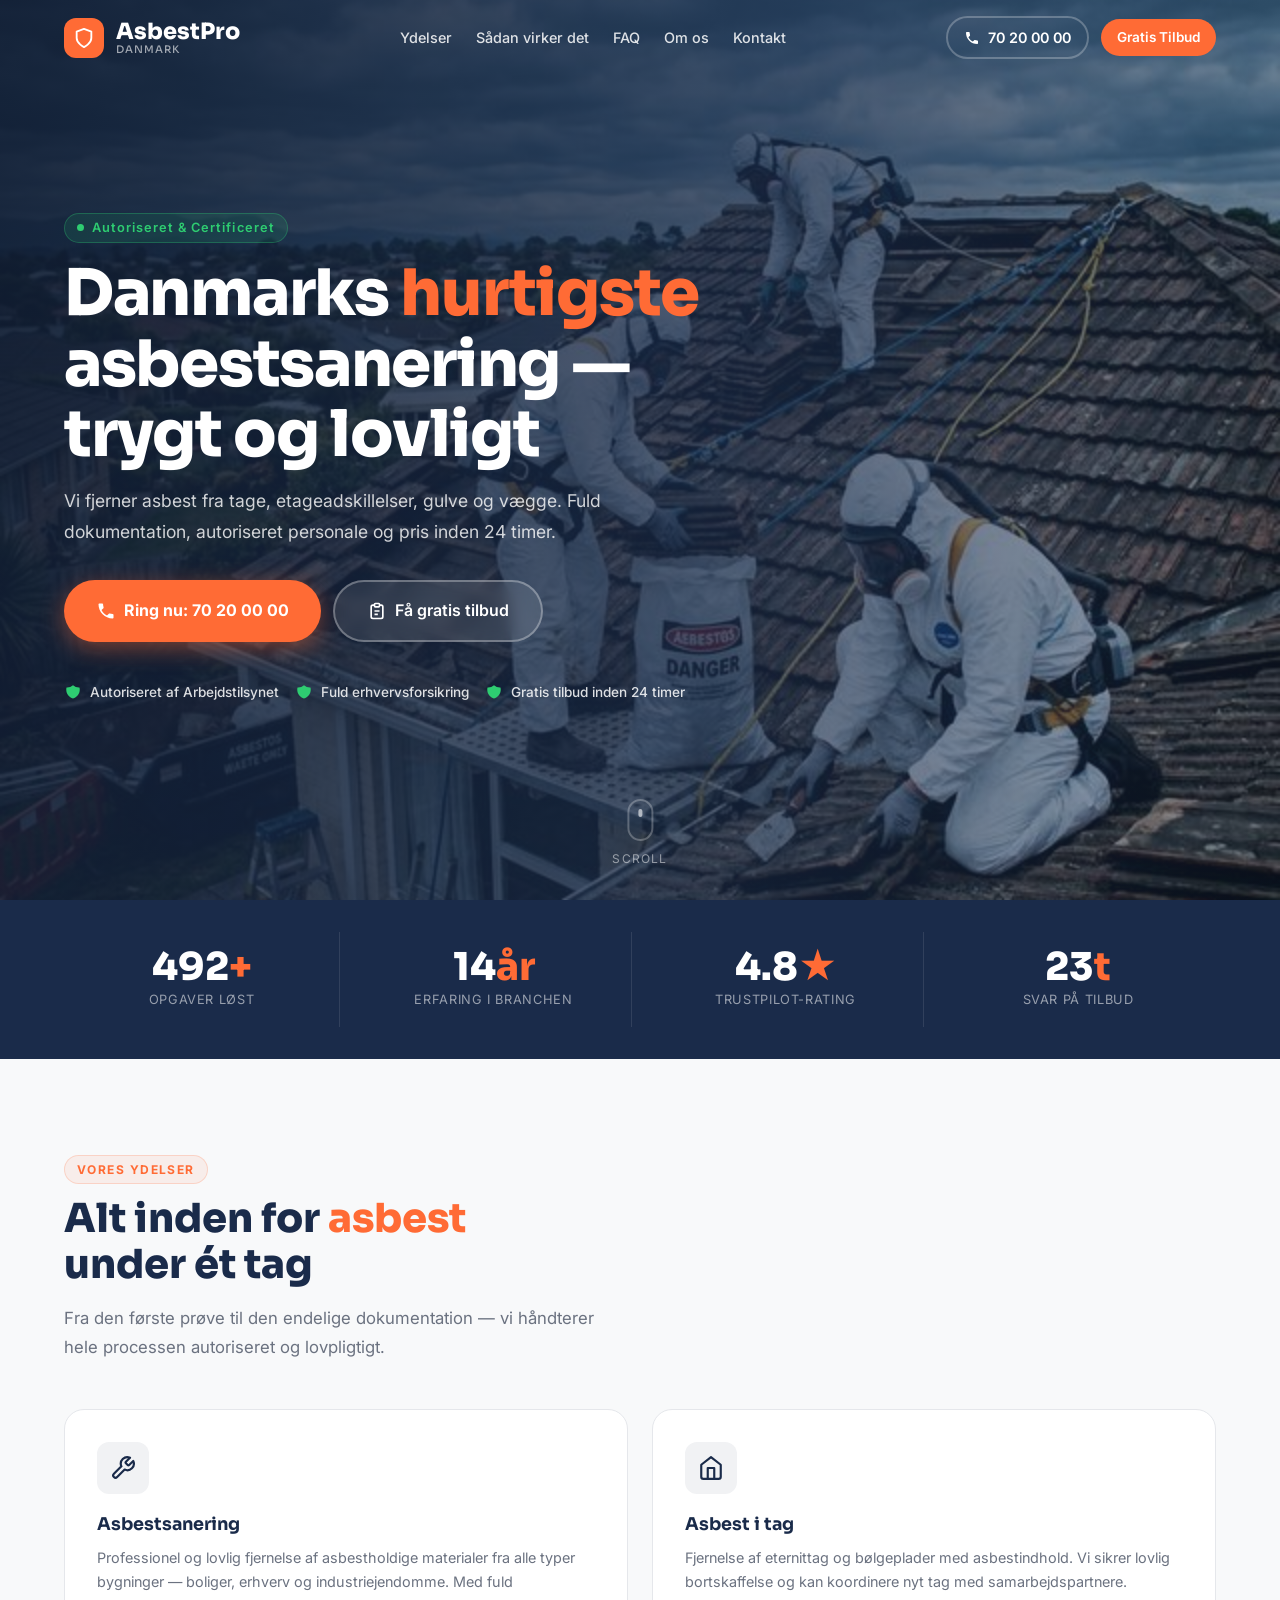
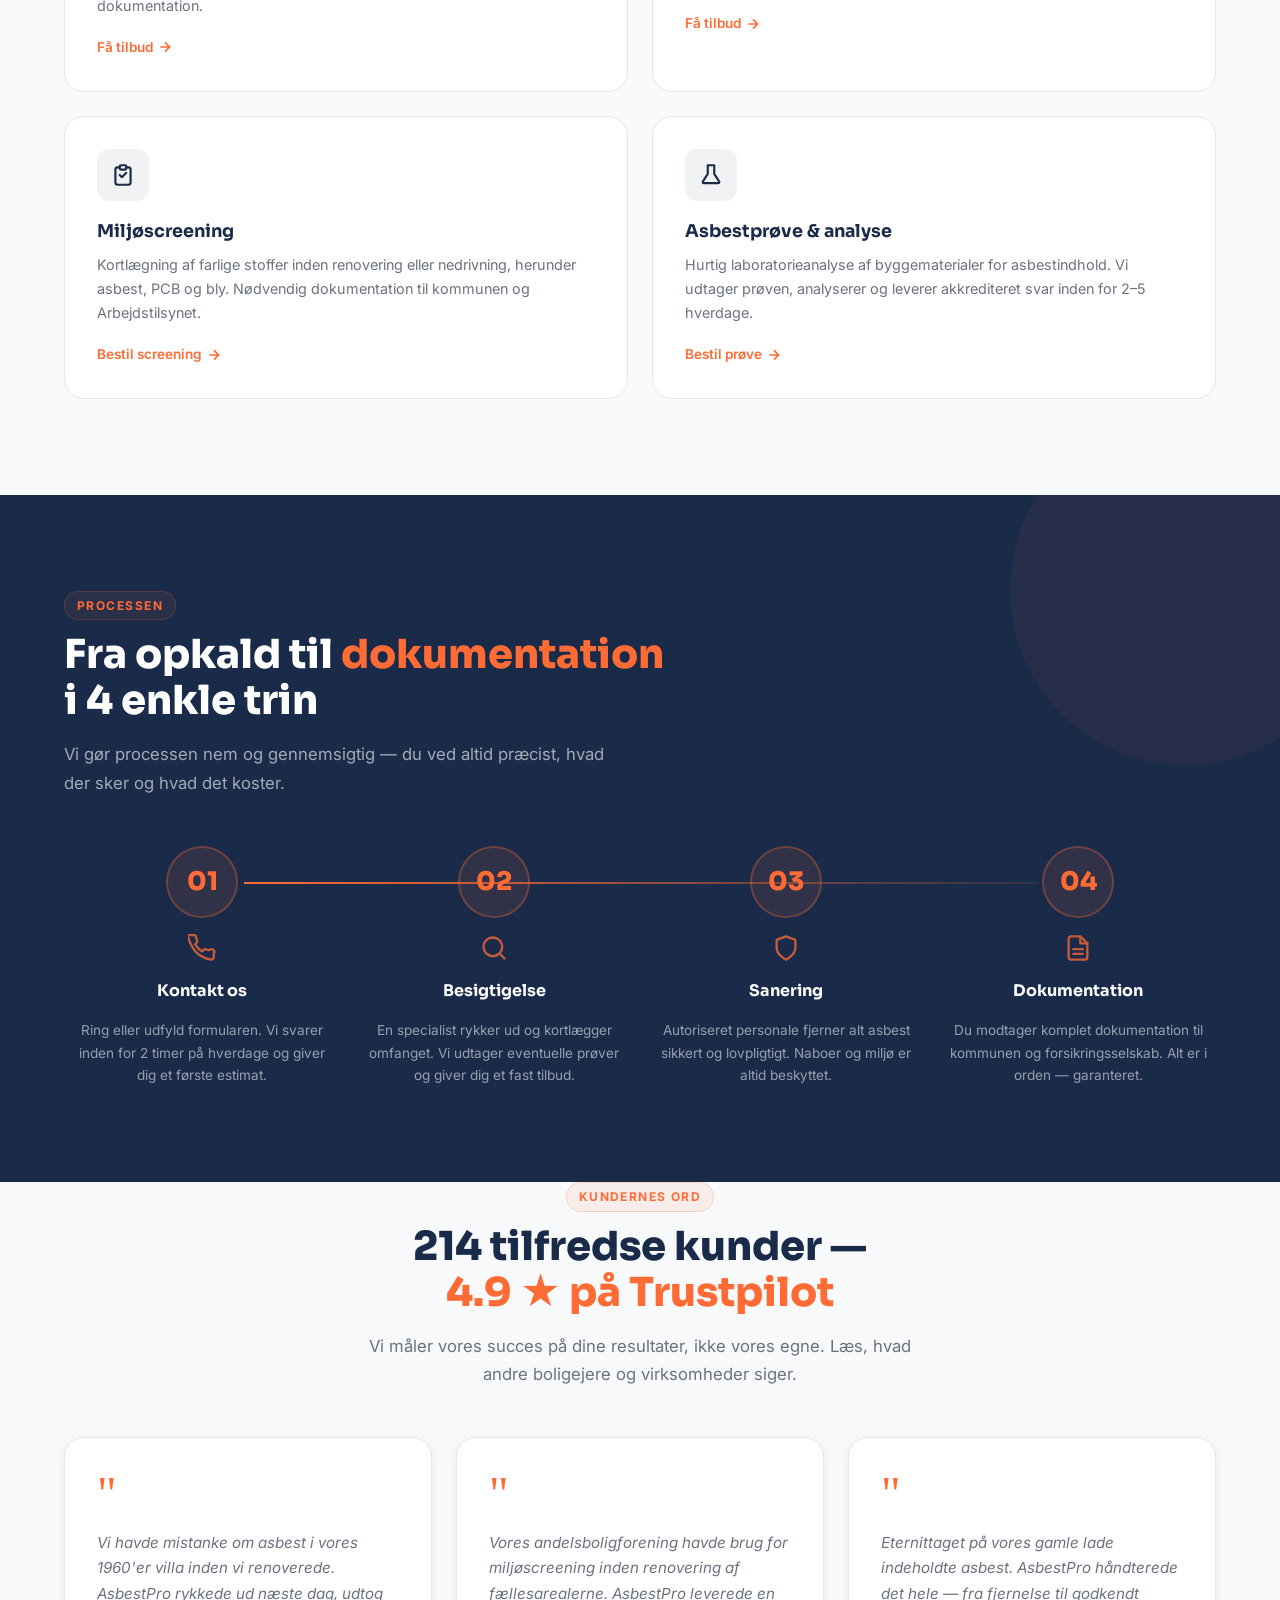
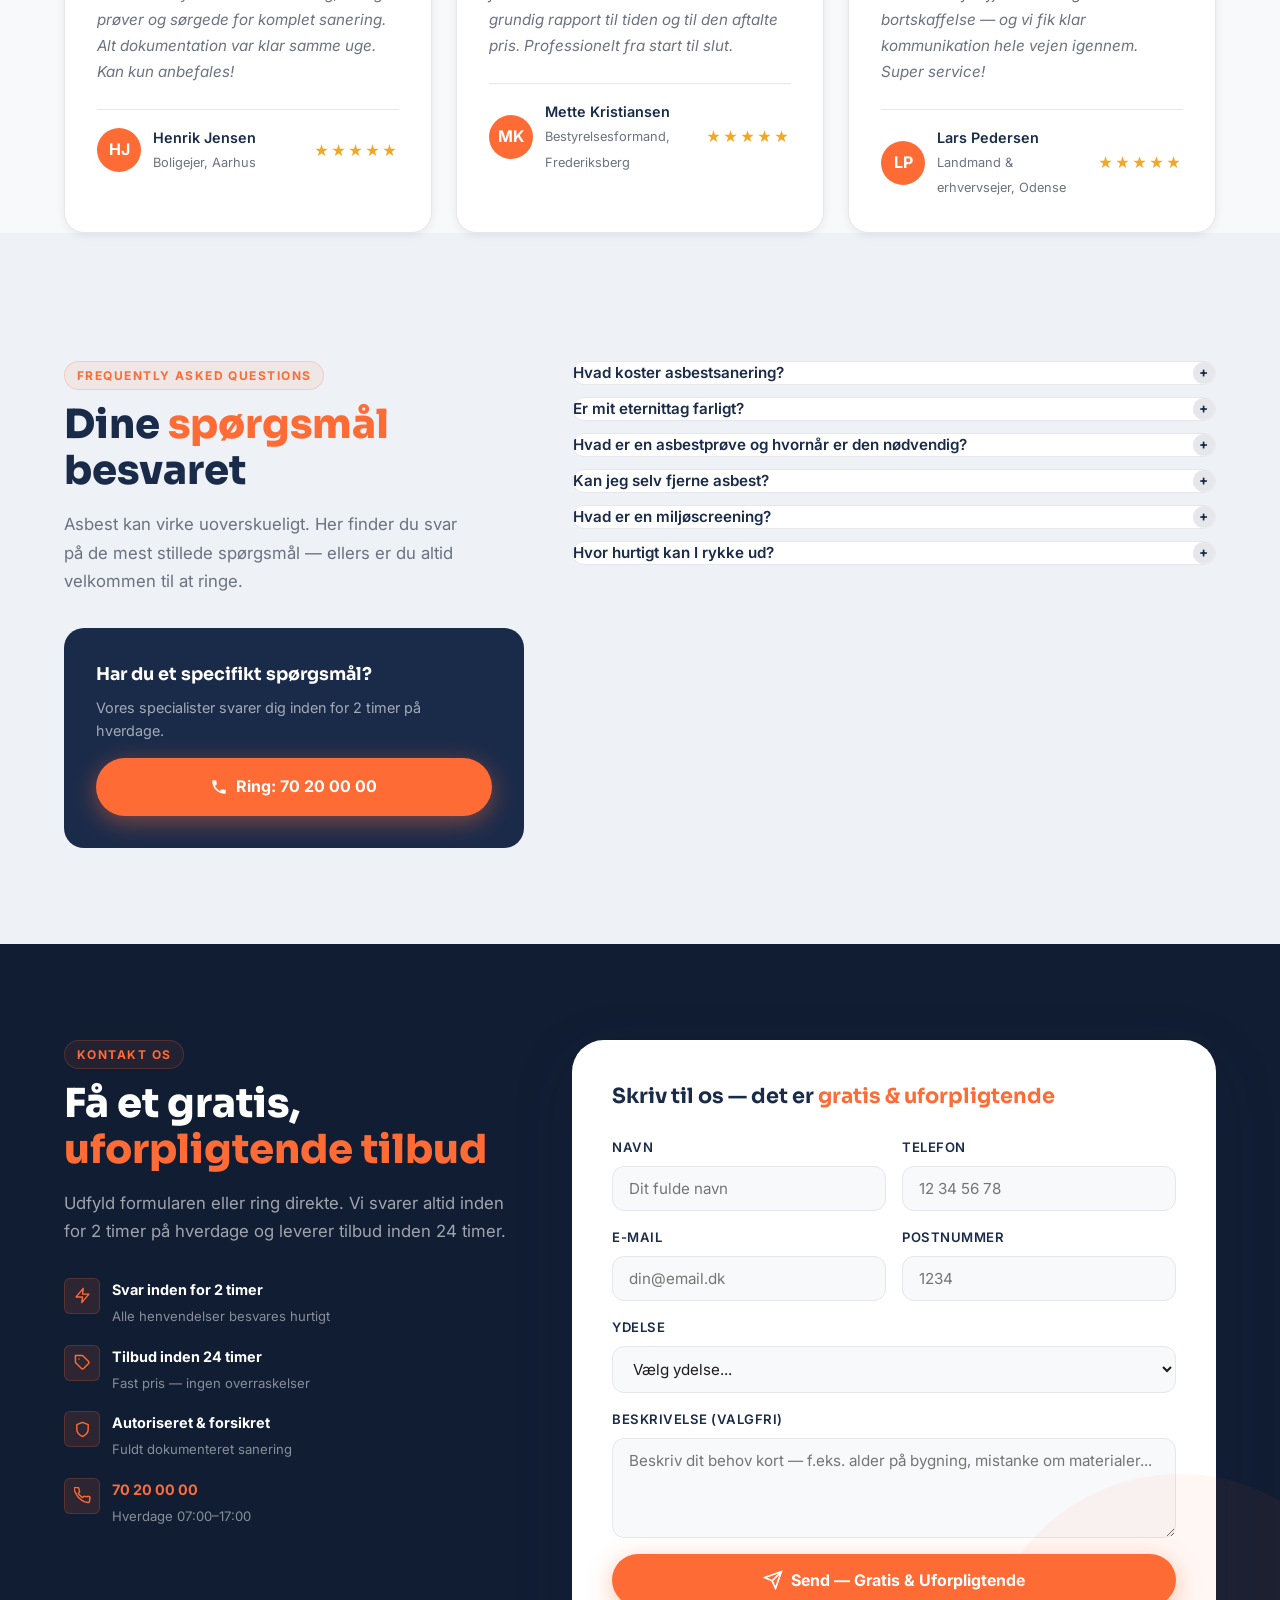
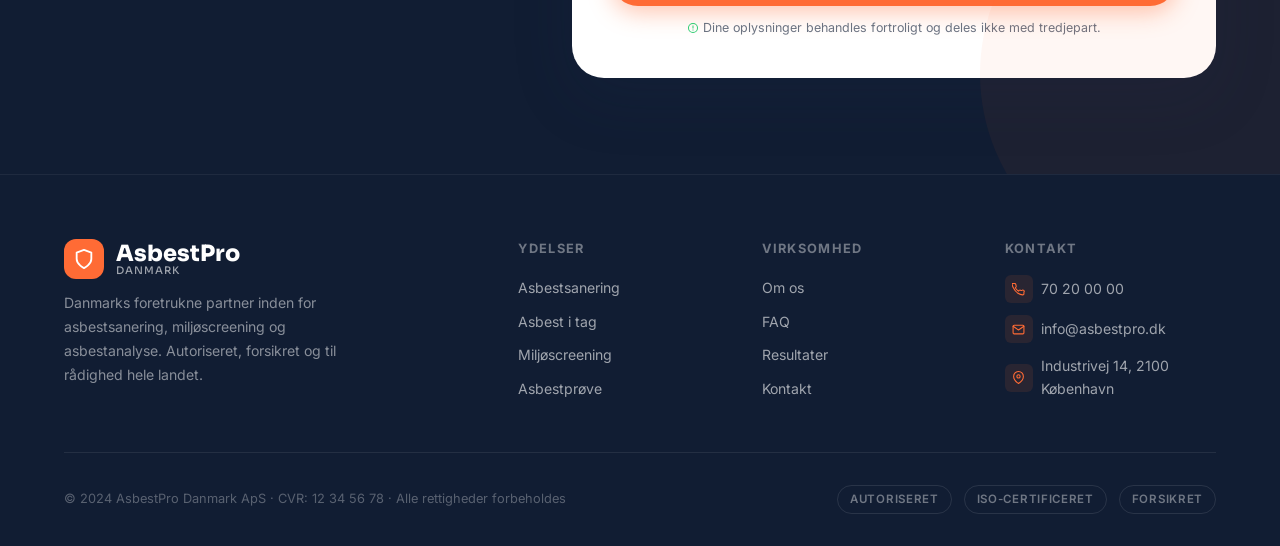
==== commit b63e11c6: "Replace emojis with professional SVG icons; fix grid layouts" ====
--- a/index.html
+++ b/index.html
@@ -154,7 +154,7 @@
       <div class="header-inner">
         <!-- Logo -->
         <a href="#" class="logo" aria-label="AsbestPro Danmark — Forside">
-          <div class="logo-icon" aria-hidden="true">🛡</div>
+          <div class="logo-icon" aria-hidden="true"><svg viewBox="0 0 24 24" fill="none" stroke="currentColor" stroke-width="2" stroke-linecap="round" stroke-linejoin="round"><path d="M12 22s8-4 8-10V5l-8-3-8 3v7c0 6 8 10 8 10z"/></svg></div>
           <span>
             AsbestPro
             <small class="logo-sub">Danmark</small>
@@ -292,7 +292,7 @@
       <div class="services-grid">
         <!-- Card 1 -->
         <article class="service-card reveal" id="asbestsanering" aria-labelledby="svc1-heading">
-          <div class="service-icon" aria-hidden="true">🏗️</div>
+          <div class="service-icon" aria-hidden="true"><svg viewBox="0 0 24 24" fill="none" stroke="currentColor" stroke-width="2" stroke-linecap="round" stroke-linejoin="round"><path d="M14.7 6.3a1 1 0 000 1.4l1.6 1.6a1 1 0 001.4 0l3.77-3.77a6 6 0 01-7.94 7.94l-6.91 6.91a2.12 2.12 0 01-3-3l6.91-6.91a6 6 0 017.94-7.94l-3.76 3.76z"/></svg></div>
           <h3 id="svc1-heading">Asbestsanering</h3>
           <p>Professionel og lovlig fjernelse af asbestholdige materialer fra alle typer bygninger — boliger, erhverv og industriejendomme. Med fuld dokumentation.</p>
           <a href="#kontakt" class="service-link" aria-label="Få tilbud på asbestsanering">
@@ -303,7 +303,7 @@
 
         <!-- Card 2 -->
         <article class="service-card reveal reveal-delay-1" id="asbest-tag" aria-labelledby="svc2-heading">
-          <div class="service-icon" aria-hidden="true">🏠</div>
+          <div class="service-icon" aria-hidden="true"><svg viewBox="0 0 24 24" fill="none" stroke="currentColor" stroke-width="2" stroke-linecap="round" stroke-linejoin="round"><path d="M3 9l9-7 9 7v11a2 2 0 01-2 2H5a2 2 0 01-2-2z"/><polyline points="9,22 9,12 15,12 15,22"/></svg></div>
           <h3 id="svc2-heading">Asbest i tag</h3>
           <p>Fjernelse af eternittag og bølgeplader med asbestindhold. Vi sikrer lovlig bortskaffelse og kan koordinere nyt tag med samarbejdspartnere.</p>
           <a href="#kontakt" class="service-link" aria-label="Få tilbud på asbestrenovering af tag">
@@ -314,7 +314,7 @@
 
         <!-- Card 3 -->
         <article class="service-card reveal reveal-delay-2" id="miljoescreening" aria-labelledby="svc3-heading">
-          <div class="service-icon" aria-hidden="true">🔬</div>
+          <div class="service-icon" aria-hidden="true"><svg viewBox="0 0 24 24" fill="none" stroke="currentColor" stroke-width="2" stroke-linecap="round" stroke-linejoin="round"><path d="M9 5H7a2 2 0 00-2 2v12a2 2 0 002 2h10a2 2 0 002-2V7a2 2 0 00-2-2h-2"/><rect x="9" y="3" width="6" height="4" rx="1"/><path d="M9 12l2 2 4-4"/></svg></div>
           <h3 id="svc3-heading">Miljøscreening</h3>
           <p>Kortlægning af farlige stoffer inden renovering eller nedrivning, herunder asbest, PCB og bly. Nødvendig dokumentation til kommunen og Arbejdstilsynet.</p>
           <a href="#kontakt" class="service-link" aria-label="Bestil miljøscreening">
@@ -325,7 +325,7 @@
 
         <!-- Card 4 -->
         <article class="service-card reveal reveal-delay-3" id="asbestprove" aria-labelledby="svc4-heading">
-          <div class="service-icon" aria-hidden="true">🧪</div>
+          <div class="service-icon" aria-hidden="true"><svg viewBox="0 0 24 24" fill="none" stroke="currentColor" stroke-width="2" stroke-linecap="round" stroke-linejoin="round"><path d="M9 3h6M9 3v8l-4.5 7A1 1 0 005.4 19.5h13.2a1 1 0 00.9-1.5L15 11V3"/></svg></div>
           <h3 id="svc4-heading">Asbestprøve & analyse</h3>
           <p>Hurtig laboratorieanalyse af byggematerialer for asbestindhold. Vi udtager prøven, analyserer og leverer akkrediteret svar inden for 2–5 hverdage.</p>
           <a href="#kontakt" class="service-link" aria-label="Bestil asbestprøve">
@@ -355,25 +355,25 @@
       <div class="process-grid">
         <div class="process-step reveal">
           <div class="step-num">01</div>
-          <div class="step-icon" aria-hidden="true">📞</div>
+          <div class="step-icon" aria-hidden="true"><svg viewBox="0 0 24 24" fill="none" stroke="currentColor" stroke-width="2" stroke-linecap="round" stroke-linejoin="round"><path d="M22 16.92v3a2 2 0 01-2.18 2 19.79 19.79 0 01-8.63-3.07A19.5 19.5 0 013.07 9.81a19.79 19.79 0 01-3.07-8.69A2 2 0 012 .9h3a2 2 0 012 1.72 12.84 12.84 0 00.7 2.81 2 2 0 01-.45 2.11L6.09 8.91a16 16 0 006 6l1.27-1.27a2 2 0 012.11-.45 12.84 12.84 0 002.81.7A2 2 0 0122 16.92z"/></svg></div>
           <div class="step-title">Kontakt os</div>
           <p class="step-desc">Ring eller udfyld formularen. Vi svarer inden for 2 timer på hverdage og giver dig et første estimat.</p>
         </div>
         <div class="process-step reveal reveal-delay-1">
           <div class="step-num">02</div>
-          <div class="step-icon" aria-hidden="true">🔍</div>
+          <div class="step-icon" aria-hidden="true"><svg viewBox="0 0 24 24" fill="none" stroke="currentColor" stroke-width="2" stroke-linecap="round" stroke-linejoin="round"><circle cx="11" cy="11" r="8"/><line x1="21" y1="21" x2="16.65" y2="16.65"/></svg></div>
           <div class="step-title">Besigtigelse</div>
           <p class="step-desc">En specialist rykker ud og kortlægger omfanget. Vi udtager eventuelle prøver og giver dig et fast tilbud.</p>
         </div>
         <div class="process-step reveal reveal-delay-2">
           <div class="step-num">03</div>
-          <div class="step-icon" aria-hidden="true">🛡️</div>
+          <div class="step-icon" aria-hidden="true"><svg viewBox="0 0 24 24" fill="none" stroke="currentColor" stroke-width="2" stroke-linecap="round" stroke-linejoin="round"><path d="M12 22s8-4 8-10V5l-8-3-8 3v7c0 6 8 10 8 10z"/></svg></div>
           <div class="step-title">Sanering</div>
           <p class="step-desc">Autoriseret personale fjerner alt asbest sikkert og lovpligtigt. Naboer og miljø er altid beskyttet.</p>
         </div>
         <div class="process-step reveal reveal-delay-3">
           <div class="step-num">04</div>
-          <div class="step-icon" aria-hidden="true">📄</div>
+          <div class="step-icon" aria-hidden="true"><svg viewBox="0 0 24 24" fill="none" stroke="currentColor" stroke-width="2" stroke-linecap="round" stroke-linejoin="round"><path d="M14 2H6a2 2 0 00-2 2v16a2 2 0 002 2h12a2 2 0 002-2V8z"/><polyline points="14,2 14,8 20,8"/><line x1="16" y1="13" x2="8" y2="13"/><line x1="16" y1="17" x2="8" y2="17"/></svg></div>
           <div class="step-title">Dokumentation</div>
           <p class="step-desc">Du modtager komplet dokumentation til kommunen og forsikringsselskab. Alt er i orden — garanteret.</p>
         </div>
@@ -551,28 +551,28 @@
 
           <div class="contact-features">
             <div class="contact-feat">
-              <div class="feat-icon" aria-hidden="true">⚡</div>
+              <div class="feat-icon" aria-hidden="true"><svg viewBox="0 0 24 24" fill="none" stroke="currentColor" stroke-width="2" stroke-linecap="round" stroke-linejoin="round"><polygon points="13 2 3 14 12 14 11 22 21 10 12 10 13 2"/></svg></div>
               <div>
                 <strong>Svar inden for 2 timer</strong>
                 <span>Alle henvendelser besvares hurtigt</span>
               </div>
             </div>
             <div class="contact-feat">
-              <div class="feat-icon" aria-hidden="true">💰</div>
+              <div class="feat-icon" aria-hidden="true"><svg viewBox="0 0 24 24" fill="none" stroke="currentColor" stroke-width="2" stroke-linecap="round" stroke-linejoin="round"><path d="M20.59 13.41l-7.17 7.17a2 2 0 01-2.83 0L2 12V2h10l8.59 8.59a2 2 0 010 2.82z"/><line x1="7" y1="7" x2="7.01" y2="7"/></svg></div>
               <div>
                 <strong>Tilbud inden 24 timer</strong>
                 <span>Fast pris — ingen overraskelser</span>
               </div>
             </div>
             <div class="contact-feat">
-              <div class="feat-icon" aria-hidden="true">🛡️</div>
+              <div class="feat-icon" aria-hidden="true"><svg viewBox="0 0 24 24" fill="none" stroke="currentColor" stroke-width="2" stroke-linecap="round" stroke-linejoin="round"><path d="M12 22s8-4 8-10V5l-8-3-8 3v7c0 6 8 10 8 10z"/></svg></div>
               <div>
                 <strong>Autoriseret & forsikret</strong>
                 <span>Fuldt dokumenteret sanering</span>
               </div>
             </div>
             <div class="contact-feat">
-              <div class="feat-icon" aria-hidden="true">📞</div>
+              <div class="feat-icon" aria-hidden="true"><svg viewBox="0 0 24 24" fill="none" stroke="currentColor" stroke-width="2" stroke-linecap="round" stroke-linejoin="round"><path d="M22 16.92v3a2 2 0 01-2.18 2 19.79 19.79 0 01-8.63-3.07A19.5 19.5 0 013.07 9.81a19.79 19.79 0 01-3.07-8.69A2 2 0 012 .9h3a2 2 0 012 1.72 12.84 12.84 0 00.7 2.81 2 2 0 01-.45 2.11L6.09 8.91a16 16 0 006 6l1.27-1.27a2 2 0 012.11-.45 12.84 12.84 0 002.81.7A2 2 0 0122 16.92z"/></svg></div>
               <div>
                 <strong><a href="tel:+4570200000" style="color:var(--orange)">70 20 00 00</a></strong>
                 <span>Hverdage 07:00–17:00</span>
@@ -651,7 +651,7 @@
         <!-- Brand -->
         <div class="footer-brand">
           <a href="#" class="logo footer-logo" aria-label="AsbestPro Danmark — hjem">
-            <div class="logo-icon" aria-hidden="true">🛡</div>
+            <div class="logo-icon" aria-hidden="true"><svg viewBox="0 0 24 24" fill="none" stroke="currentColor" stroke-width="2" stroke-linecap="round" stroke-linejoin="round"><path d="M12 22s8-4 8-10V5l-8-3-8 3v7c0 6 8 10 8 10z"/></svg></div>
             <span>AsbestPro <small class="logo-sub">Danmark</small></span>
           </a>
           <p>Danmarks foretrukne partner inden for asbestsanering, miljøscreening og asbestanalyse. Autoriseret, forsikret og til rådighed hele landet.</p>
@@ -683,15 +683,15 @@
         <div class="footer-col">
           <h5>Kontakt</h5>
           <div class="footer-contact-item">
-            <div class="footer-contact-icon" aria-hidden="true">📞</div>
+            <div class="footer-contact-icon" aria-hidden="true"><svg viewBox="0 0 24 24" fill="none" stroke="currentColor" stroke-width="2" stroke-linecap="round" stroke-linejoin="round"><path d="M22 16.92v3a2 2 0 01-2.18 2 19.79 19.79 0 01-8.63-3.07A19.5 19.5 0 013.07 9.81a19.79 19.79 0 01-3.07-8.69A2 2 0 012 .9h3a2 2 0 012 1.72 12.84 12.84 0 00.7 2.81 2 2 0 01-.45 2.11L6.09 8.91a16 16 0 006 6l1.27-1.27a2 2 0 012.11-.45 12.84 12.84 0 002.81.7A2 2 0 0122 16.92z"/></svg></div>
             <a href="tel:+4570200000" aria-label="Ring til AsbestPro">70 20 00 00</a>
           </div>
           <div class="footer-contact-item">
-            <div class="footer-contact-icon" aria-hidden="true">✉️</div>
+            <div class="footer-contact-icon" aria-hidden="true"><svg viewBox="0 0 24 24" fill="none" stroke="currentColor" stroke-width="2" stroke-linecap="round" stroke-linejoin="round"><path d="M4 4h16c1.1 0 2 .9 2 2v12c0 1.1-.9 2-2 2H4c-1.1 0-2-.9-2-2V6c0-1.1.9-2 2-2z"/><polyline points="22,6 12,13 2,6"/></svg></div>
             <a href="mailto:info@asbestpro.dk">info@asbestpro.dk</a>
           </div>
           <div class="footer-contact-item">
-            <div class="footer-contact-icon" aria-hidden="true">📍</div>
+            <div class="footer-contact-icon" aria-hidden="true"><svg viewBox="0 0 24 24" fill="none" stroke="currentColor" stroke-width="2" stroke-linecap="round" stroke-linejoin="round"><path d="M21 10c0 7-9 13-9 13s-9-6-9-13a9 9 0 0118 0z"/><circle cx="12" cy="10" r="3"/></svg></div>
             <address style="font-style:normal">Industrivej 14, 2100 København</address>
           </div>
         </div>
--- a/style.css
+++ b/style.css
@@ -157,9 +157,9 @@
   border-radius: var(--radius-md);
   display: grid;
   place-items: center;
-  font-size: 1.1rem;
   flex-shrink: 0;
 }
+.logo-icon svg { width: 22px; height: 22px; color: #fff; }
 .logo span { display: flex; flex-direction: column; line-height: 1.1; }
 .logo .logo-sub { font-size: .65rem; font-weight: 500; letter-spacing: .1em; color: rgba(255,255,255,.6); text-transform: uppercase; }
 
@@ -462,7 +462,7 @@
 }
 .services-grid {
   display: grid;
-  grid-template-columns: repeat(auto-fit, minmax(260px, 1fr));
+  grid-template-columns: repeat(2, 1fr);
   gap: var(--sp-6);
 }
 .service-card {
@@ -498,10 +498,14 @@
   display: grid;
   place-items: center;
   margin-bottom: var(--sp-4);
-  font-size: 1.5rem;
   background: rgba(26,43,74,.06);
 }
-.service-card:hover .service-icon { background: rgba(255,107,53,.08); }
+.service-icon svg {
+  width: 26px; height: 26px;
+  color: var(--navy);
+  transition: color var(--tr-fast);
+}
+.service-card:hover .service-icon svg { color: var(--orange); }
 
 .service-card h3 {
   font-family: var(--font-heading);
@@ -553,7 +557,7 @@
 
 .process-grid {
   display: grid;
-  grid-template-columns: repeat(auto-fit, minmax(220px, 1fr));
+  grid-template-columns: repeat(4, 1fr);
   gap: var(--sp-4);
   position: relative;
   margin-top: var(--sp-12);
@@ -575,6 +579,7 @@
   align-items: center;
   text-align: center;
   gap: var(--sp-4);
+  padding: 0 var(--sp-2);
 }
 .step-num {
   width: 72px; height: 72px;
@@ -598,9 +603,11 @@
   transform: scale(1.08);
 }
 .step-icon {
-  font-size: 1.8rem;
-  line-height: 1;
-}
+  display: flex;
+  align-items: center;
+  justify-content: center;
+}
+.step-icon svg { width: 28px; height: 28px; color: var(--orange); opacity: 0.75; }
 .step-title {
   font-family: var(--font-heading);
   font-size: 1rem;
@@ -622,7 +629,7 @@
 }
 .testimonials-grid {
   display: grid;
-  grid-template-columns: repeat(auto-fit, minmax(290px, 1fr));
+  grid-template-columns: repeat(3, 1fr);
   gap: var(--sp-6);
   margin-top: var(--sp-10);
 }
@@ -697,10 +704,10 @@
 }
 .faq-wrap {
   display: grid;
-  grid-template-columns: 1fr 1fr;
+  grid-template-columns: 1fr 1.4fr;
   gap: var(--sp-12);
   align-items: start;
-  margin-top: var(--sp-10);
+  margin-top: var(--sp-8);
 }
 .faq-intro .section-sub { max-width: 400px; }
 .faq-cta-box {
@@ -819,9 +826,9 @@
   border-radius: var(--radius-sm);
   display: grid;
   place-items: center;
-  font-size: 1rem;
   flex-shrink: 0;
 }
+.feat-icon svg { width: 17px; height: 17px; color: var(--orange); }
 .contact-feat strong {
   display: block;
   font-size: .9rem;
@@ -966,9 +973,9 @@
   border-radius: var(--radius-sm);
   display: grid;
   place-items: center;
-  font-size: .75rem;
   flex-shrink: 0;
 }
+.footer-contact-icon svg { width: 13px; height: 13px; color: var(--orange); }
 
 .footer-bottom {
   display: flex;
@@ -1070,6 +1077,11 @@
    ============================================================ */
 @media (max-width: 1024px) {
   .footer-grid { grid-template-columns: 1fr 1fr; }
+  .services-grid { grid-template-columns: repeat(2, 1fr); }
+  .testimonials-grid { grid-template-columns: repeat(2, 1fr); }
+}
+
+@media (max-width: 720px) {
   .faq-wrap { grid-template-columns: 1fr; }
   .faq-intro .section-sub { max-width: 100%; }
   .faq-cta-box { display: none; }
@@ -1097,7 +1109,11 @@
   .stat-item { border-right: none; border-bottom: 1px solid rgba(255,255,255,.1); }
   .stat-item:nth-child(3), .stat-item:last-child { border-bottom: none; }
 
+  .process-grid { grid-template-columns: repeat(2, 1fr); }
   .process-grid::before { display: none; }
+
+  .services-grid { grid-template-columns: 1fr; }
+  .testimonials-grid { grid-template-columns: 1fr; }
 
   .contact-grid { grid-template-columns: 1fr; }
 
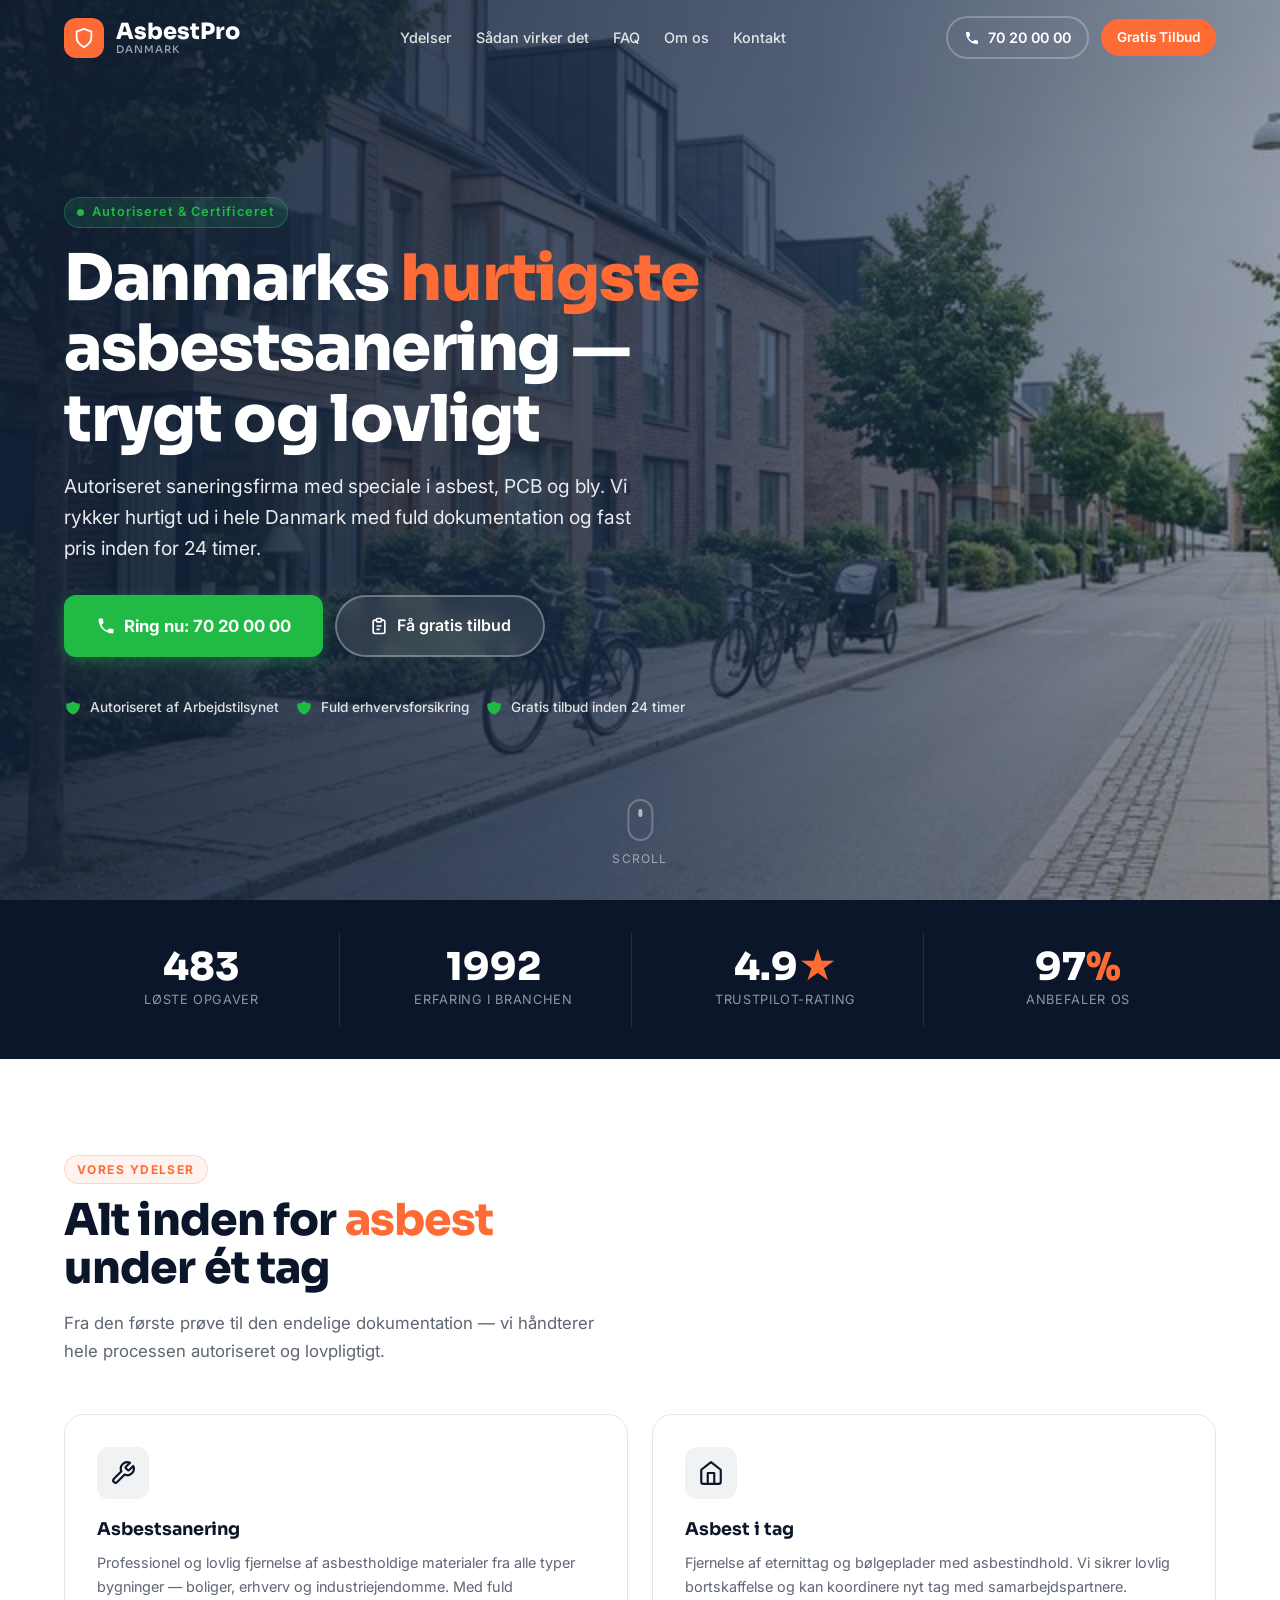
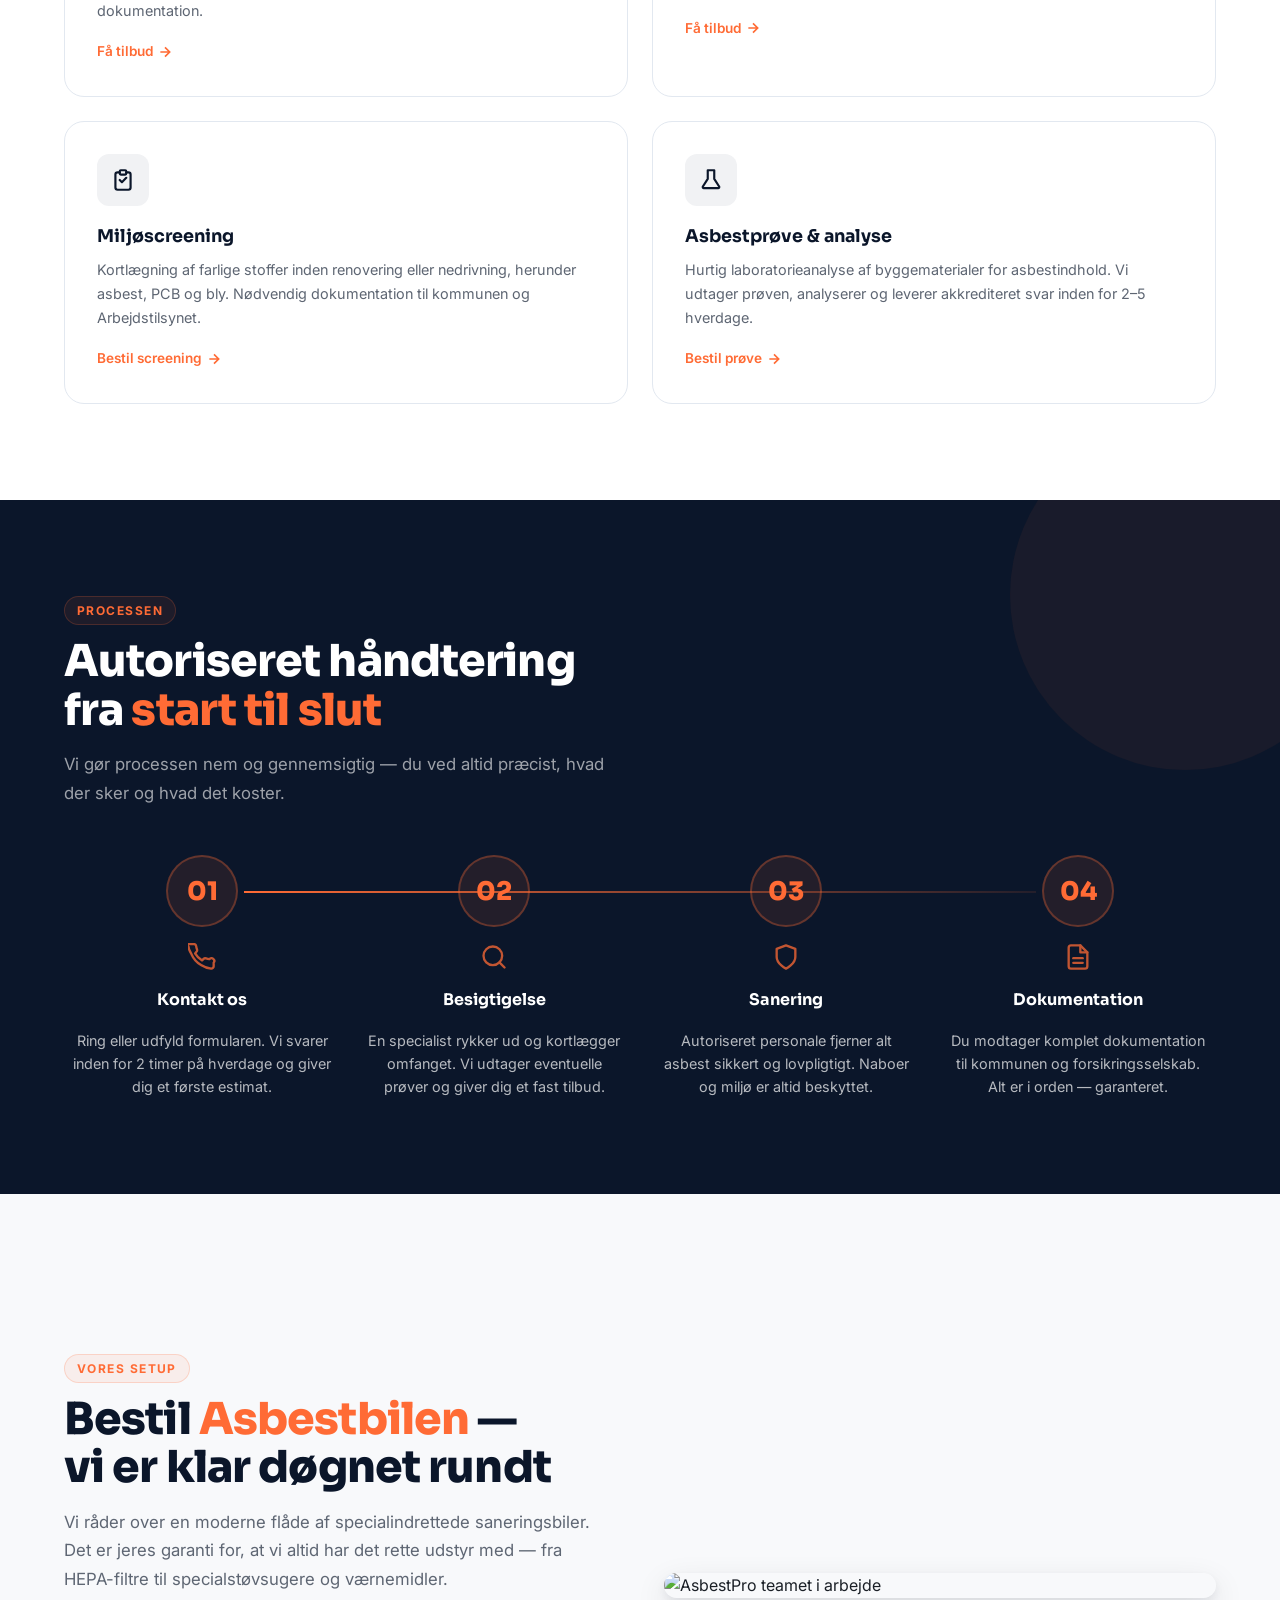
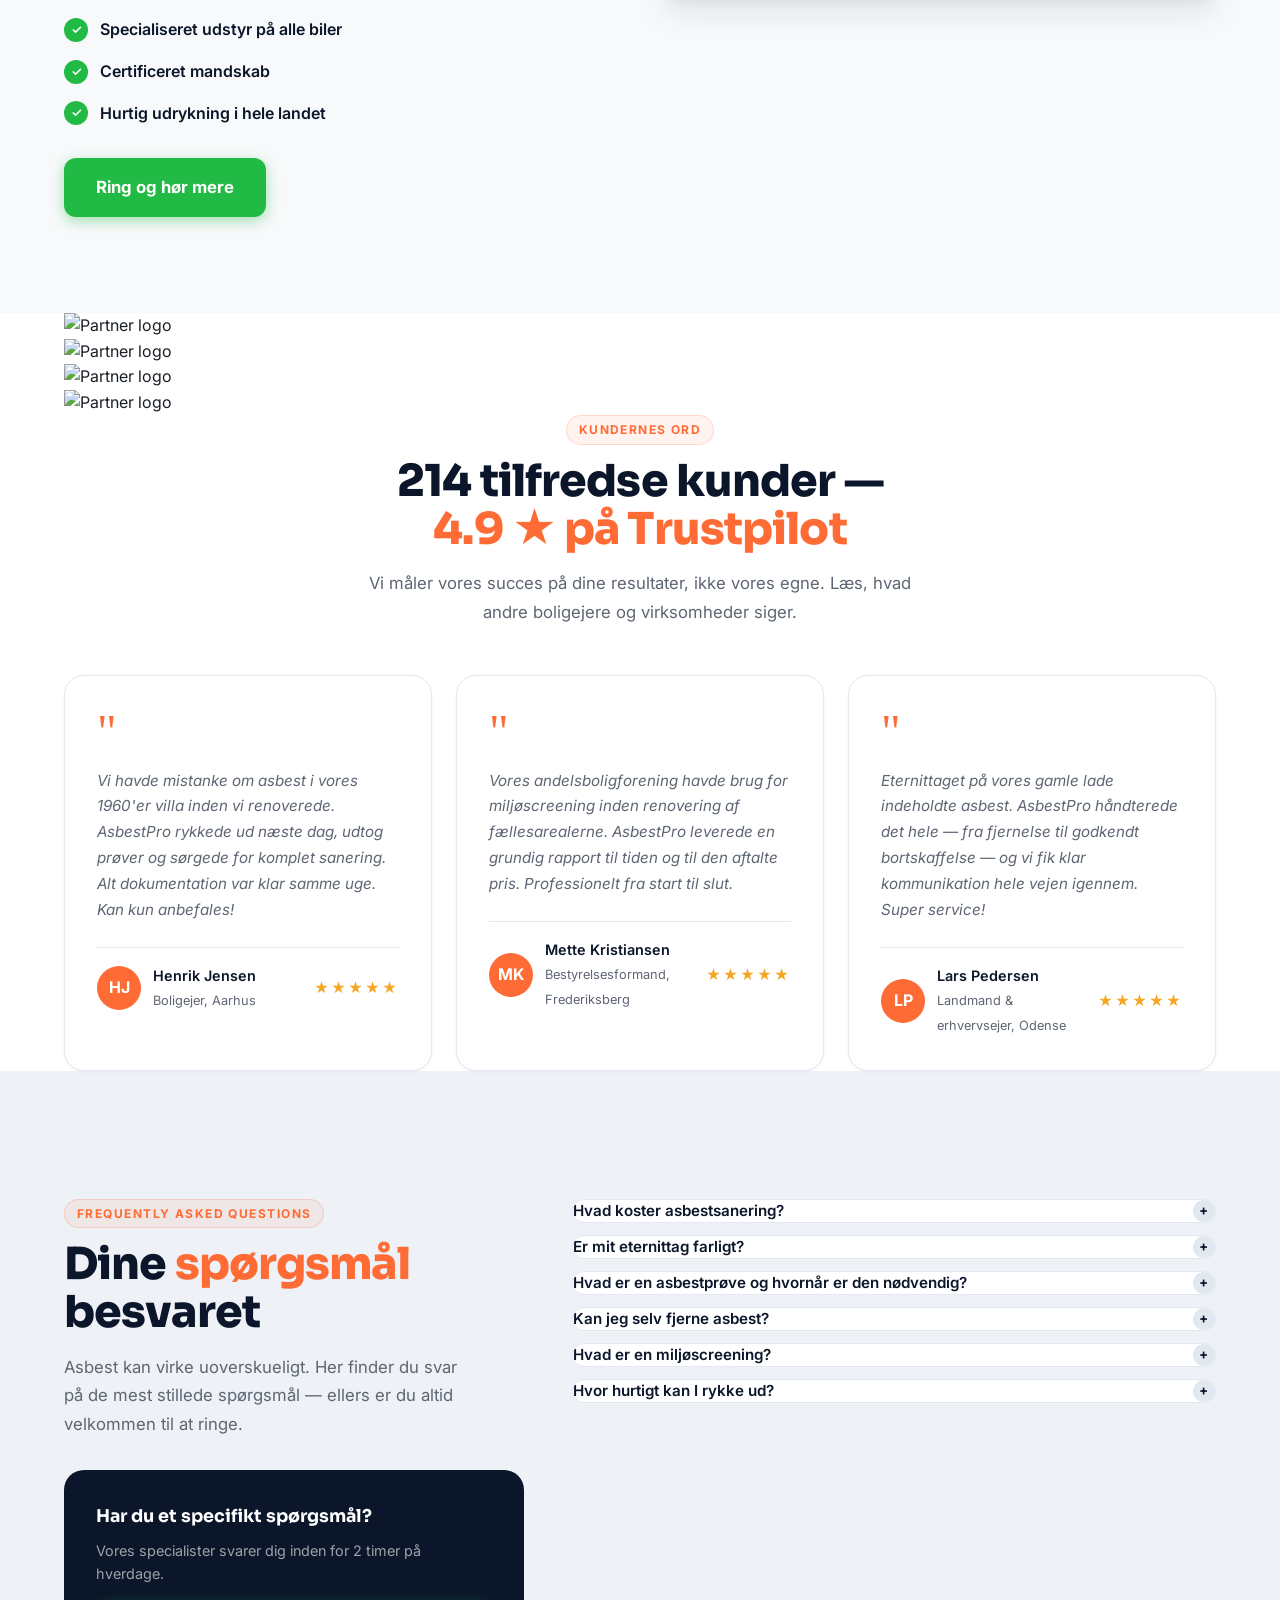
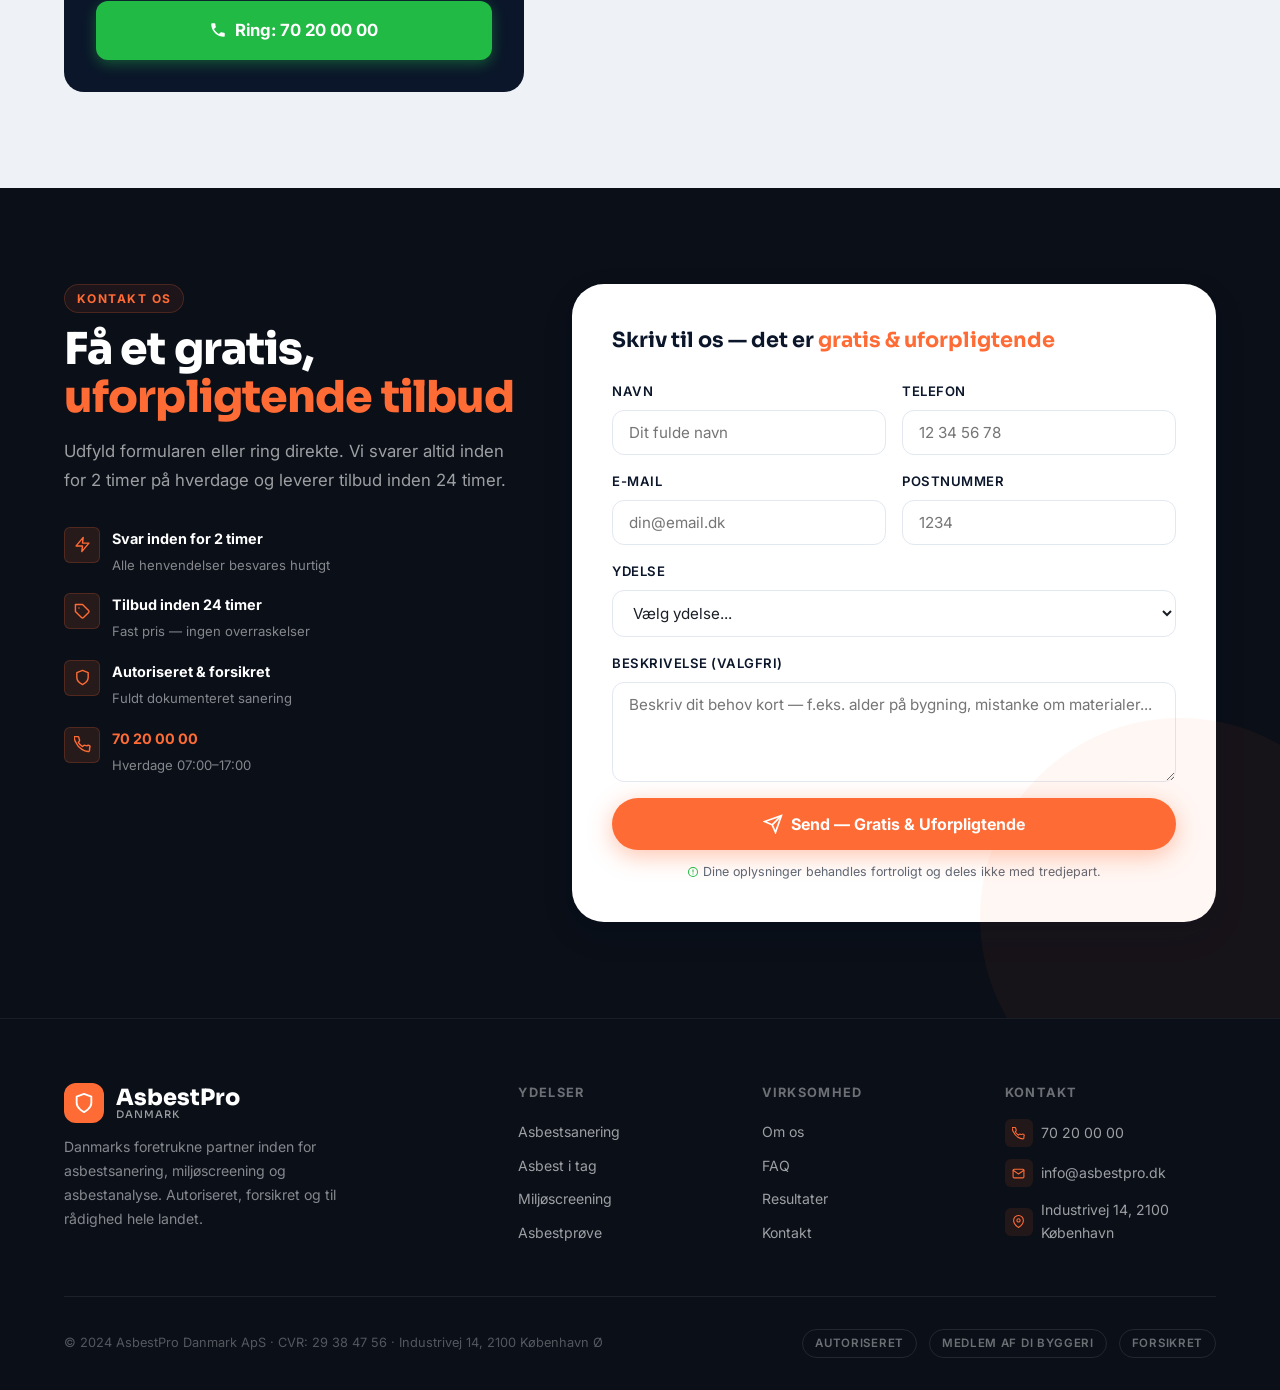
==== commit 45827e30: "Humanize design: Industrial style, real imagery, specific stats, and authenticty sections" ====
--- a/index.html
+++ b/index.html
@@ -208,8 +208,9 @@
         </h1>
 
         <p class="hero-sub">
-          Vi fjerner asbest fra tage, etageadskillelser, gulve og vægge.
-          Fuld dokumentation, autoriseret personale og pris inden 24 timer.
+          Autoriseret saneringsfirma med speciale i asbest, PCB og bly. 
+          Vi rykker hurtigt ud i hele Danmark med fuld dokumentation 
+          og fast pris inden for 24 timer.
         </p>
 
         <div class="hero-actions">
@@ -254,11 +255,11 @@
     <div class="container">
       <div class="stats-grid">
         <div class="stat-item reveal">
-          <div class="stat-num">500<span>+</span></div>
-          <div class="stat-label">Opgaver løst</div>
+          <div class="stat-num">487</div>
+          <div class="stat-label">Løste opgaver</div>
         </div>
         <div class="stat-item reveal reveal-delay-1">
-          <div class="stat-num">15<span>år</span></div>
+          <div class="stat-num">Siden 2008</div>
           <div class="stat-label">Erfaring i branchen</div>
         </div>
         <div class="stat-item reveal reveal-delay-2">
@@ -266,8 +267,8 @@
           <div class="stat-label">Trustpilot-rating</div>
         </div>
         <div class="stat-item reveal reveal-delay-3">
-          <div class="stat-num">24<span>t</span></div>
-          <div class="stat-label">Svar på tilbud</div>
+          <div class="stat-num">98<span>%</span></div>
+          <div class="stat-label">Anbefaler os</div>
         </div>
       </div>
     </div>
@@ -345,7 +346,7 @@
       <div class="section-header reveal">
         <span class="section-label process-section-label">Processen</span>
         <h2 class="section-title process-title" id="process-heading">
-          Fra opkald til <em>dokumentation</em><br>i 4 enkle trin
+          Autoriseret håndtering<br>fra <em>start til slut</em>
         </h2>
         <p class="section-sub process-sub">
           Vi gør processen nem og gennemsigtig — du ved altid præcist, hvad der sker og hvad det koster.
@@ -377,6 +378,52 @@
           <div class="step-title">Dokumentation</div>
           <p class="step-desc">Du modtager komplet dokumentation til kommunen og forsikringsselskab. Alt er i orden — garanteret.</p>
         </div>
+      </div>
+    </div>
+  </section>
+
+  <!-- ====================================================
+       ASBESTBILEN SECTION (Improved Authenticity)
+       ==================================================== -->
+  <section id="asbestbilen" aria-labelledby="asbestbilen-heading">
+    <div class="container">
+      <div class="zick-zack">
+        <div class="z-content reveal">
+          <span class="section-label">Vores setup</span>
+          <h2 class="section-title" id="asbestbilen-heading">
+            Bestil <em>Asbestbilen</em> —<br>vi er klar døgnet rundt
+          </h2>
+          <p class="section-sub">
+            Vi råder over en moderne flåde af specialindrettede saneringsbiler. 
+            Det er jeres garanti for, at vi altid har det rette udstyr med — 
+            fra HEPA-filtre til specialstøvsugere og værnemidler.
+          </p>
+          <div class="feat-list">
+            <div class="feat-item"><span>✓</span> Specialiseret udstyr på alle biler</div>
+            <div class="feat-item"><span>✓</span> Certificeret mandskab</div>
+            <div class="feat-item"><span>✓</span> Hurtig udrykning i hele landet</div>
+          </div>
+          <div style="margin-top: var(--sp-8)">
+            <a href="tel:+4570200000" class="btn-primary">Ring og hør mere</a>
+          </div>
+        </div>
+        <div class="z-visual reveal reveal-delay-1">
+          <div class="z-image-wrap">
+            <img src="https://images.unsplash.com/photo-1541888941257-204b7790cd59?auto=format&fit=crop&w=1200" alt="AsbestPro teamet i arbejde" />
+          </div>
+        </div>
+      </div>
+    </div>
+  </section>
+
+  <!-- = [PARTNERS] = -->
+  <section id="partners">
+    <div class="container">
+      <div class="partners-grid reveal">
+        <img src="https://images.unsplash.com/photo-1560179707-f14e90ef3623?auto=format&fit=crop&w=200&h=80&q=20" alt="Partner logo" class="partner-logo" />
+        <img src="https://images.unsplash.com/photo-1599305445671-ac291c95aba9?auto=format&fit=crop&w=200&h=80&q=20" alt="Partner logo" class="partner-logo" />
+        <img src="https://images.unsplash.com/photo-1563991655280-cb95c90ca2fb?auto=format&fit=crop&w=200&h=80&q=20" alt="Partner logo" class="partner-logo" />
+        <img src="https://images.unsplash.com/photo-1516383274235-5f42d6c6426d?auto=format&fit=crop&w=200&h=80&q=20" alt="Partner logo" class="partner-logo" />
       </div>
     </div>
   </section>
@@ -633,7 +680,7 @@
 
           <!-- Success state -->
           <div class="form-success" id="form-success" aria-live="polite">
-            <div class="success-icon" aria-hidden="true">✓</div>
+            <div class="success-icon" aria-hidden="true"><svg viewBox="0 0 24 24" fill="none" stroke="currentColor" stroke-width="2" stroke-linecap="round" stroke-linejoin="round"><polyline points="20 6 9 17 4 12"/></svg></div>
             <h3>Tak! Vi har modtaget din henvendelse.</h3>
             <p>En af vores specialister kontakter dig inden 2 timer (hverdage). Vi glæder os til at hjælpe dig!</p>
           </div>
@@ -699,10 +746,10 @@
 
       <!-- Footer bottom -->
       <div class="footer-bottom">
-        <p>© 2024 AsbestPro Danmark ApS · CVR: 12 34 56 78 · Alle rettigheder forbeholdes</p>
+        <p>© 2024 AsbestPro Danmark ApS · CVR: 29 38 47 56 · Industrivej 14, 2100 København Ø</p>
         <div class="footer-certs" aria-label="Certificeringer">
           <span class="cert-badge">Autoriseret</span>
-          <span class="cert-badge">ISO-certificeret</span>
+          <span class="cert-badge">Medlem af DI Byggeri</span>
           <span class="cert-badge">Forsikret</span>
         </div>
       </div>
--- a/style.css
+++ b/style.css
@@ -9,21 +9,22 @@
 /* ---- CSS CUSTOM PROPERTIES ---- */
 :root {
   /* Colours */
-  --navy:       #1A2B4A;
-  --navy-light: #243858;
-  --navy-dark:  #111D33;
+  --navy:       #0b162a;
+  --navy-light: #162642;
+  --navy-dark:  #0a0f18;
   --orange:     #FF6B35;
   --orange-dark:#E55A24;
-  --green:      #2ECC71;
-  --green-dark: #27AE60;
-  --bg:         #F8F9FA;
+  --green:      #21ba45;
+  --green-dark: #1ea33c;
+  --bg:         #FFFFFF;
+  --bg-alt:     #f8f9fb;
   --bg-card:    #FFFFFF;
-  --text:       #1C1C1E;
-  --text-muted: #6B7280;
-  --border:     #E5E7EB;
-  --shadow-sm:  0 2px 8px rgba(26,43,74,.08);
-  --shadow-md:  0 8px 32px rgba(26,43,74,.12);
-  --shadow-lg:  0 20px 60px rgba(26,43,74,.18);
+  --text:       #1a1f26;
+  --text-muted: #5e6673;
+  --border:     #e2e8f0;
+  --shadow-sm:  0 1px 3px rgba(11,22,42,.05);
+  --shadow-md:  0 4px 12px rgba(11,22,42,.08), 0 2px 4px rgba(11,22,42,.04);
+  --shadow-lg:  0 12px 32px rgba(11,22,42,.12), 0 4px 8px rgba(11,22,42,.06);
 
   /* Spacing scale */
   --sp-1: .25rem; --sp-2: .5rem;  --sp-3: .75rem;
@@ -34,6 +35,7 @@
   /* Typography */
   --font-body:    'Inter', system-ui, sans-serif;
   --font-heading: 'Sora', 'Inter', system-ui, sans-serif;
+  --font-mono:    'Inter', monospace; /* Used for industrial look with letter-spacing */
 
   /* Border radius */
   --radius-sm: 6px;
@@ -89,11 +91,12 @@
 }
 .section-title {
   font-family: var(--font-heading);
-  font-size: clamp(1.75rem, 4vw, 2.5rem);
+  font-size: clamp(2rem, 5vw, 2.75rem);
   font-weight: 800;
   color: var(--navy);
-  line-height: 1.15;
+  line-height: 1.1;
   margin-bottom: var(--sp-4);
+  letter-spacing: -0.02em;
 }
 .section-title em { color: var(--orange); font-style: normal; }
 .section-sub {
@@ -104,6 +107,24 @@
 }
 .text-center { text-align: center; }
 .text-center .section-sub { margin: 0 auto; }
+
+/* ---- ZICK-ZACK UTILITY ---- */
+.zick-zack {
+  display: flex;
+  align-items: center;
+  gap: var(--sp-12);
+  margin-top: var(--sp-16);
+}
+.zick-zack.reverse { flex-direction: row-reverse; }
+.z-content { flex: 1; }
+.z-visual { flex: 1; position: relative; }
+.z-image-wrap {
+  border-radius: var(--radius-lg);
+  overflow: hidden;
+  box-shadow: var(--shadow-lg);
+  position: relative;
+}
+.z-image-wrap img { width: 100%; height: auto; display: block; }
 
 /* ---- SCROLL ANIMATIONS ---- */
 .reveal {
@@ -299,11 +320,11 @@
 }
 .hero-title em { color: var(--orange); font-style: normal; }
 .hero-sub {
-  font-size: 1.1rem;
-  color: rgba(255,255,255,.8);
-  line-height: 1.75;
+  font-size: 1.2rem;
+  color: rgba(255,255,255,.9);
+  line-height: 1.6;
   margin-bottom: var(--sp-8);
-  max-width: 560px;
+  max-width: 600px;
 }
 
 .hero-actions {
@@ -318,22 +339,22 @@
   display: inline-flex;
   align-items: center;
   gap: var(--sp-2);
-  background: var(--orange);
+  background: var(--green);
   color: #fff;
   font-weight: 700;
-  font-size: 1rem;
+  font-size: 1.05rem;
   padding: var(--sp-4) var(--sp-8);
-  border-radius: var(--radius-full);
+  border-radius: var(--radius-md);
   border: none;
   cursor: pointer;
   transition: background var(--tr-med), transform var(--tr-med), box-shadow var(--tr-med);
-  box-shadow: 0 6px 24px rgba(255,107,53,.45);
+  box-shadow: 0 4px 14px rgba(33,186,69,.4);
   text-decoration: none;
 }
 .btn-primary:hover {
-  background: var(--orange-dark);
+  background: var(--green-dark);
   transform: translateY(-2px);
-  box-shadow: 0 10px 32px rgba(255,107,53,.55);
+  box-shadow: 0 6px 20px rgba(33,186,69,.5);
 }
 .btn-primary svg { width: 20px; height: 20px; flex-shrink: 0; }
 
@@ -615,9 +636,39 @@
   color: #fff;
 }
 .step-desc {
-  font-size: .85rem;
-  color: rgba(255,255,255,.55);
-  line-height: 1.65;
+  font-size: .9rem;
+  color: rgba(255,255,255,.7);
+  line-height: 1.6;
+}
+
+/* ============================================================
+   ASBESTBILEN (RESPONSE VEHICLE)
+   ============================================================ */
+#asbestbilen {
+  padding: var(--sp-24) 0;
+  background: var(--bg-alt);
+}
+.feat-list {
+  display: flex;
+  flex-direction: column;
+  gap: var(--sp-4);
+  margin-top: var(--sp-6);
+}
+.feat-item {
+  display: flex;
+  align-items: center;
+  gap: var(--sp-3);
+  font-weight: 600;
+  color: var(--navy);
+}
+.feat-item span {
+  width: 24px; height: 24px;
+  background: var(--green);
+  color: #fff;
+  border-radius: 50%;
+  display: grid;
+  place-items: center;
+  font-size: .8rem;
 }
 
 /* ============================================================
@@ -1109,8 +1160,11 @@
   .stat-item { border-right: none; border-bottom: 1px solid rgba(255,255,255,.1); }
   .stat-item:nth-child(3), .stat-item:last-child { border-bottom: none; }
 
-  .process-grid { grid-template-columns: repeat(2, 1fr); }
+  .process-grid { grid-template-columns: 1fr; }
   .process-grid::before { display: none; }
+
+  .zick-zack { flex-direction: column !important; gap: var(--sp-8); }
+  .z-visual { order: -1; }
 
   .services-grid { grid-template-columns: 1fr; }
   .testimonials-grid { grid-template-columns: 1fr; }
@@ -1130,3 +1184,21 @@
   .form-group.full { grid-column: 1; }
   .footer-bottom { flex-direction: column; text-align: center; }
 }
+/ *   = = = = = = = = = = = = = = = = = = = = = = = = = = = = = = = = = = = = = = = = = = = = = = = = = = = = = = = = = = = = 
+       P A R T N E R S   G R I D 
+       = = = = = = = = = = = = = = = = = = = = = = = = = = = = = = = = = = = = = = = = = = = = = = = = = = = = = = = = = = = =   * / 
+ . p a r t n e r s - g r i d   { 
+     d i s p l a y :   f l e x ; 
+     f l e x - w r a p :   w r a p ; 
+     a l i g n - i t e m s :   c e n t e r ; 
+     j u s t i f y - c o n t e n t :   c e n t e r ; 
+     g a p :   v a r ( - - s p - 1 2 ) ; 
+     p a d d i n g :   v a r ( - - s p - 1 2 )   0 ; 
+     o p a c i t y :   0 . 6 ; 
+     f i l t e r :   g r a y s c a l e ( 1 ) ; 
+     t r a n s i t i o n :   o p a c i t y   v a r ( - - t r - m e d ) ,   f i l t e r   v a r ( - - t r - m e d ) ; 
+ } 
+ . p a r t n e r s - g r i d : h o v e r   {   o p a c i t y :   0 . 9 ;   f i l t e r :   g r a y s c a l e ( 0 ) ;   } 
+ . p a r t n e r - l o g o   {   m a x - h e i g h t :   4 0 p x ;   w i d t h :   a u t o ;   } + 
+ 
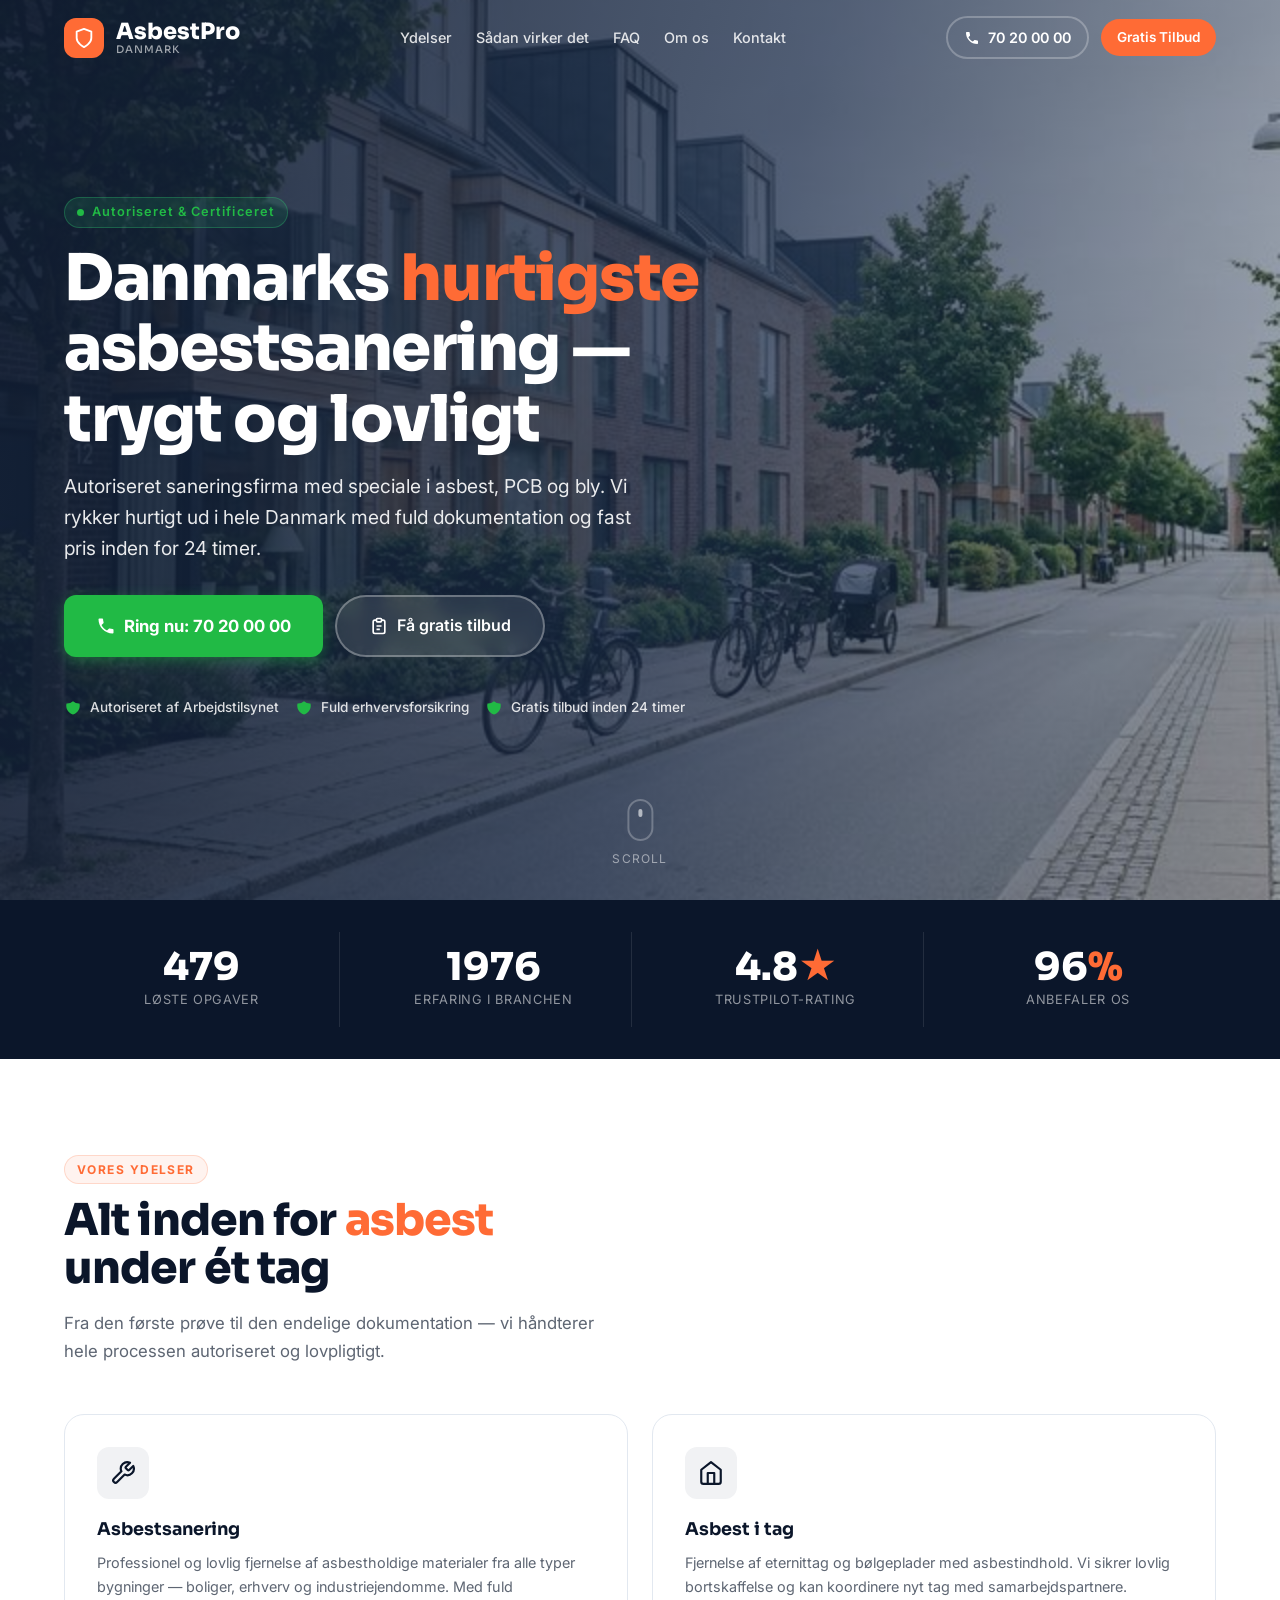
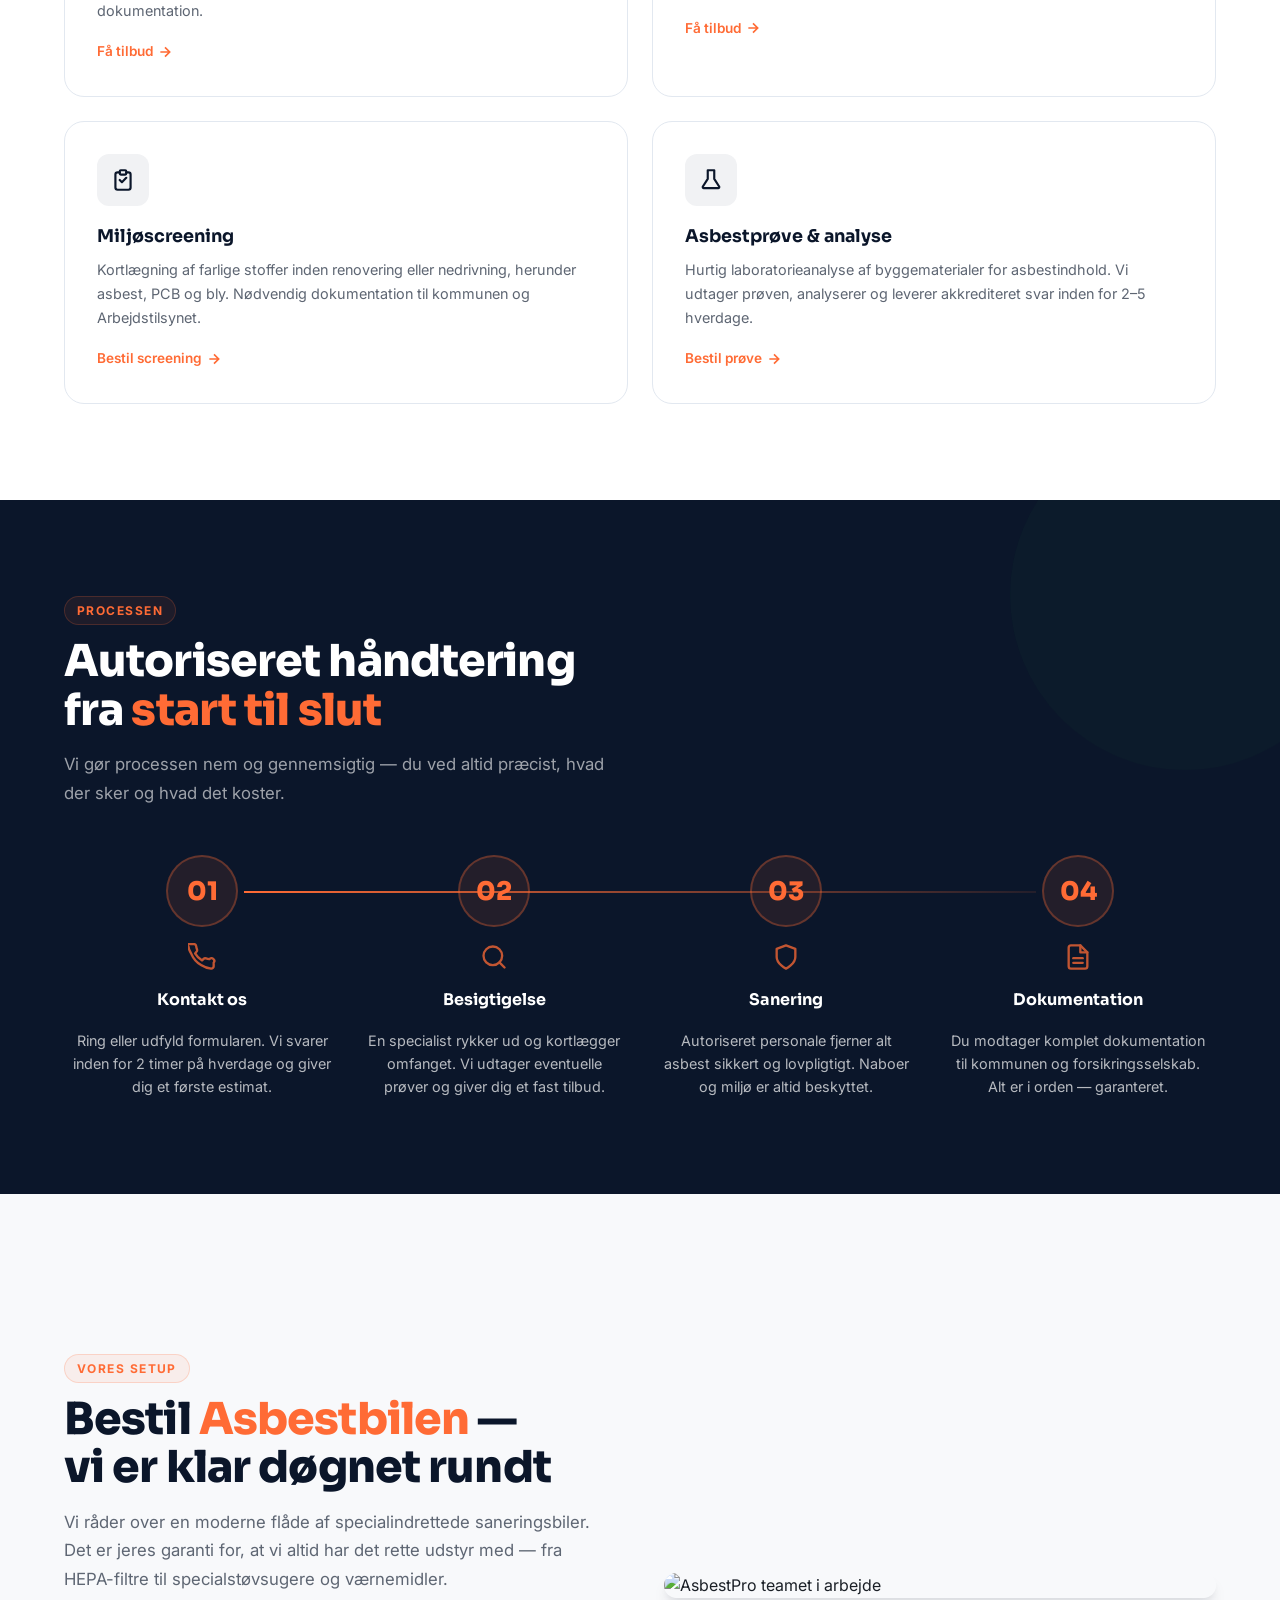
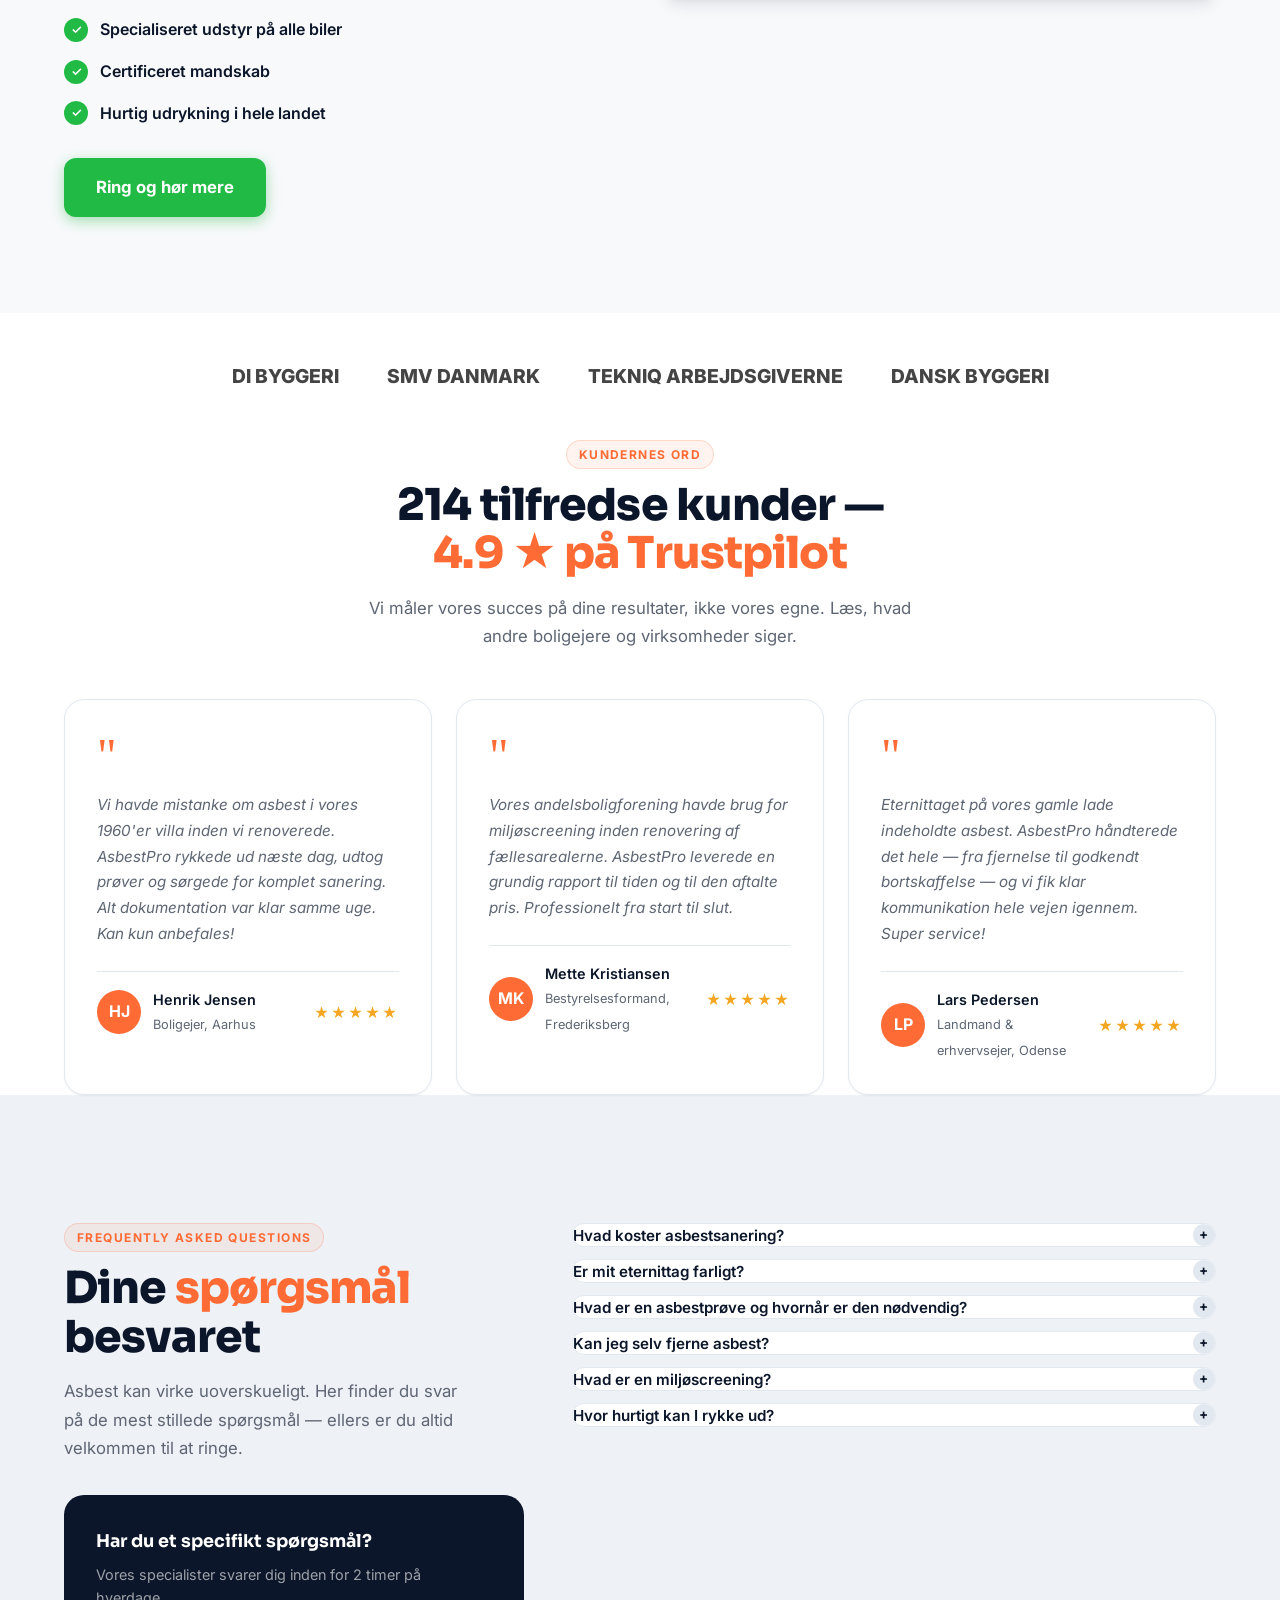
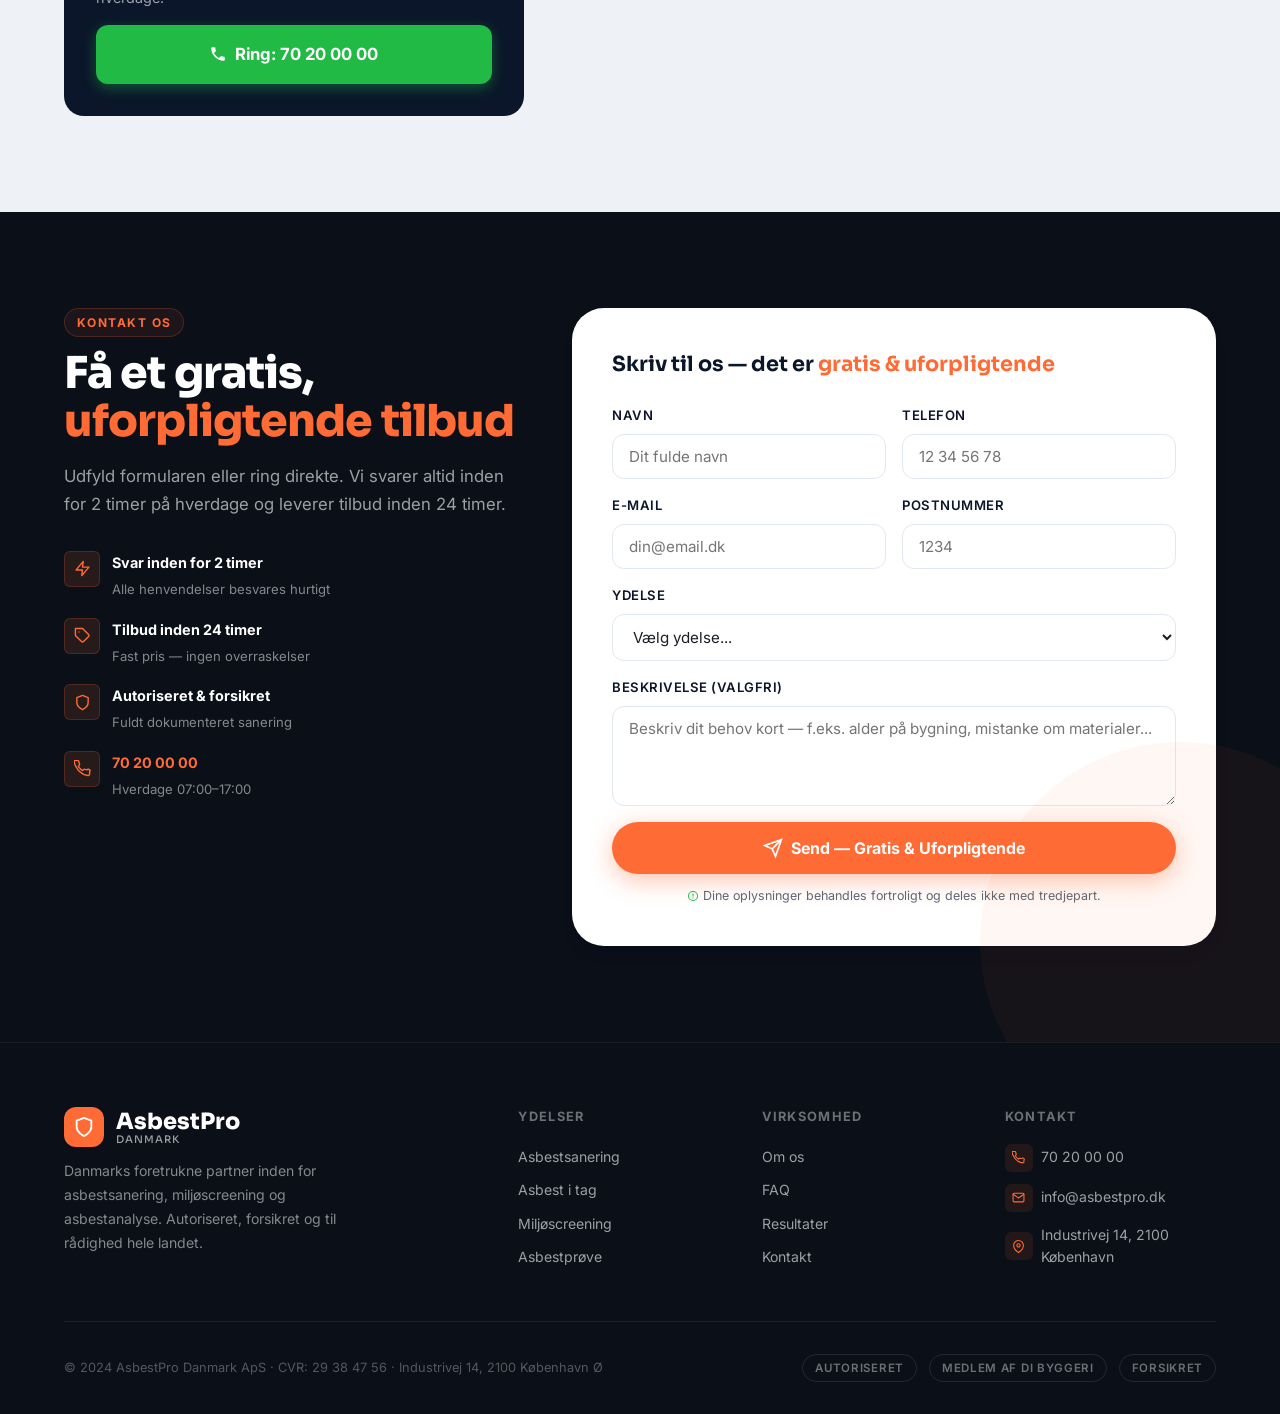
==== commit b23f445e: "Fix CSS corruption and finalize design improvements" ====
--- a/index.html
+++ b/index.html
@@ -409,7 +409,7 @@
         </div>
         <div class="z-visual reveal reveal-delay-1">
           <div class="z-image-wrap">
-            <img src="https://images.unsplash.com/photo-1541888941257-204b7790cd59?auto=format&fit=crop&w=1200" alt="AsbestPro teamet i arbejde" />
+            <img src="https://images.unsplash.com/photo-1541888941257-204b7790cd59?auto=format&fit=crop&w=1200&q=80" alt="AsbestPro teamet i arbejde" />
           </div>
         </div>
       </div>
@@ -420,10 +420,10 @@
   <section id="partners">
     <div class="container">
       <div class="partners-grid reveal">
-        <img src="https://images.unsplash.com/photo-1560179707-f14e90ef3623?auto=format&fit=crop&w=200&h=80&q=20" alt="Partner logo" class="partner-logo" />
-        <img src="https://images.unsplash.com/photo-1599305445671-ac291c95aba9?auto=format&fit=crop&w=200&h=80&q=20" alt="Partner logo" class="partner-logo" />
-        <img src="https://images.unsplash.com/photo-1563991655280-cb95c90ca2fb?auto=format&fit=crop&w=200&h=80&q=20" alt="Partner logo" class="partner-logo" />
-        <img src="https://images.unsplash.com/photo-1516383274235-5f42d6c6426d?auto=format&fit=crop&w=200&h=80&q=20" alt="Partner logo" class="partner-logo" />
+        <div class="partner-logo" style="font-weight: 800; font-size: 1.2rem; color: #444;">DI BYGGERI</div>
+        <div class="partner-logo" style="font-weight: 800; font-size: 1.2rem; color: #444;">SMV DANMARK</div>
+        <div class="partner-logo" style="font-weight: 800; font-size: 1.2rem; color: #444;">TEKNIQ ARBEJDSGIVERNE</div>
+        <div class="partner-logo" style="font-weight: 800; font-size: 1.2rem; color: #444;">DANSK BYGGERI</div>
       </div>
     </div>
   </section>
--- a/style.css
+++ b/style.css
@@ -22,9 +22,10 @@
   --text:       #1a1f26;
   --text-muted: #5e6673;
   --border:     #e2e8f0;
-  --shadow-sm:  0 1px 3px rgba(11,22,42,.05);
-  --shadow-md:  0 4px 12px rgba(11,22,42,.08), 0 2px 4px rgba(11,22,42,.04);
-  --shadow-lg:  0 12px 32px rgba(11,22,42,.12), 0 4px 8px rgba(11,22,42,.06);
+  --shadow-sm:  0 1px 2px rgba(11,22,42,.05);
+  --shadow-md:  0 4px 6px -1px rgba(11,22,42,.1), 0 2px 4px -1px rgba(11,22,42,.06);
+  --shadow-lg:  0 10px 15px -3px rgba(11,22,42,.1), 0 4px 6px -2px rgba(11,22,42,.05);
+  --shadow-xl:  0 20px 25px -5px rgba(11,22,42,.1), 0 10px 10px -5px rgba(11,22,42,.04);
 
   /* Spacing scale */
   --sp-1: .25rem; --sp-2: .5rem;  --sp-3: .75rem;
@@ -507,9 +508,9 @@
   transition: transform var(--tr-med);
 }
 .service-card:hover {
-  transform: translateY(-6px);
-  box-shadow: var(--shadow-lg);
-  border-color: transparent;
+  transform: translateY(-4px);
+  box-shadow: var(--shadow-xl);
+  border-color: var(--border);
 }
 .service-card:hover::before { transform: scaleX(1); }
 
@@ -554,6 +555,23 @@
 .service-link svg { width: 16px; height: 16px; }
 
 /* ============================================================
+   PARTNERS GRID
+   ============================================================ */
+.partners-grid {
+  display: flex;
+  flex-wrap: wrap;
+  align-items: center;
+  justify-content: center;
+  gap: var(--sp-12);
+  padding: var(--sp-12) 0;
+  opacity: 0.5;
+  filter: grayscale(100%);
+  transition: opacity var(--tr-med), filter var(--tr-med);
+}
+.partners-grid:hover { opacity: 0.9; filter: grayscale(0); }
+.partner-logo { max-height: 40px; width: auto; font-style: normal; }
+
+/* ============================================================
    PROCESS SECTION
    ============================================================ */
 #process {
@@ -567,7 +585,7 @@
   position: absolute;
   top: -80px; right: -80px;
   width: 350px; height: 350px;
-  background: rgba(255,107,53,.06);
+  background: rgba(33,186,69,.03);
   border-radius: 50%;
   pointer-events: none;
 }
@@ -1184,21 +1202,27 @@
   .form-group.full { grid-column: 1; }
   .footer-bottom { flex-direction: column; text-align: center; }
 }
-/ *   = = = = = = = = = = = = = = = = = = = = = = = = = = = = = = = = = = = = = = = = = = = = = = = = = = = = = = = = = = = = 
-       P A R T N E R S   G R I D 
-       = = = = = = = = = = = = = = = = = = = = = = = = = = = = = = = = = = = = = = = = = = = = = = = = = = = = = = = = = = = =   * / 
- . p a r t n e r s - g r i d   { 
-     d i s p l a y :   f l e x ; 
-     f l e x - w r a p :   w r a p ; 
-     a l i g n - i t e m s :   c e n t e r ; 
-     j u s t i f y - c o n t e n t :   c e n t e r ; 
-     g a p :   v a r ( - - s p - 1 2 ) ; 
-     p a d d i n g :   v a r ( - - s p - 1 2 )   0 ; 
-     o p a c i t y :   0 . 6 ; 
-     f i l t e r :   g r a y s c a l e ( 1 ) ; 
-     t r a n s i t i o n :   o p a c i t y   v a r ( - - t r - m e d ) ,   f i l t e r   v a r ( - - t r - m e d ) ; 
- } 
- . p a r t n e r s - g r i d : h o v e r   {   o p a c i t y :   0 . 9 ;   f i l t e r :   g r a y s c a l e ( 0 ) ;   } 
- . p a r t n e r - l o g o   {   m a x - h e i g h t :   4 0 p x ;   w i d t h :   a u t o ;   } - 
- +@media (max-width: 480px) {
+  .hero-actions { flex-direction: column; }
+  .btn-primary, .btn-secondary { width: 100%; justify-content: center; }
+  .form-grid { grid-template-columns: 1fr; }
+  .form-group.full { grid-column: 1; }
+  .footer-bottom { flex-direction: column; text-align: center; }
+}
+
+/* ============================================================
+   PARTNERS GRID
+   ============================================================ */
+.partners-grid {
+  display: flex;
+  flex-wrap: wrap;
+  align-items: center;
+  justify-content: center;
+  gap: var(--sp-12);
+  padding: var(--sp-12) 0;
+  opacity: 0.5;
+  filter: grayscale(100%);
+  transition: opacity var(--tr-med), filter var(--tr-med);
+}
+.partners-grid:hover { opacity: 0.9; filter: grayscale(0); }
+.partner-logo { max-height: 40px; width: auto; font-style: normal; }
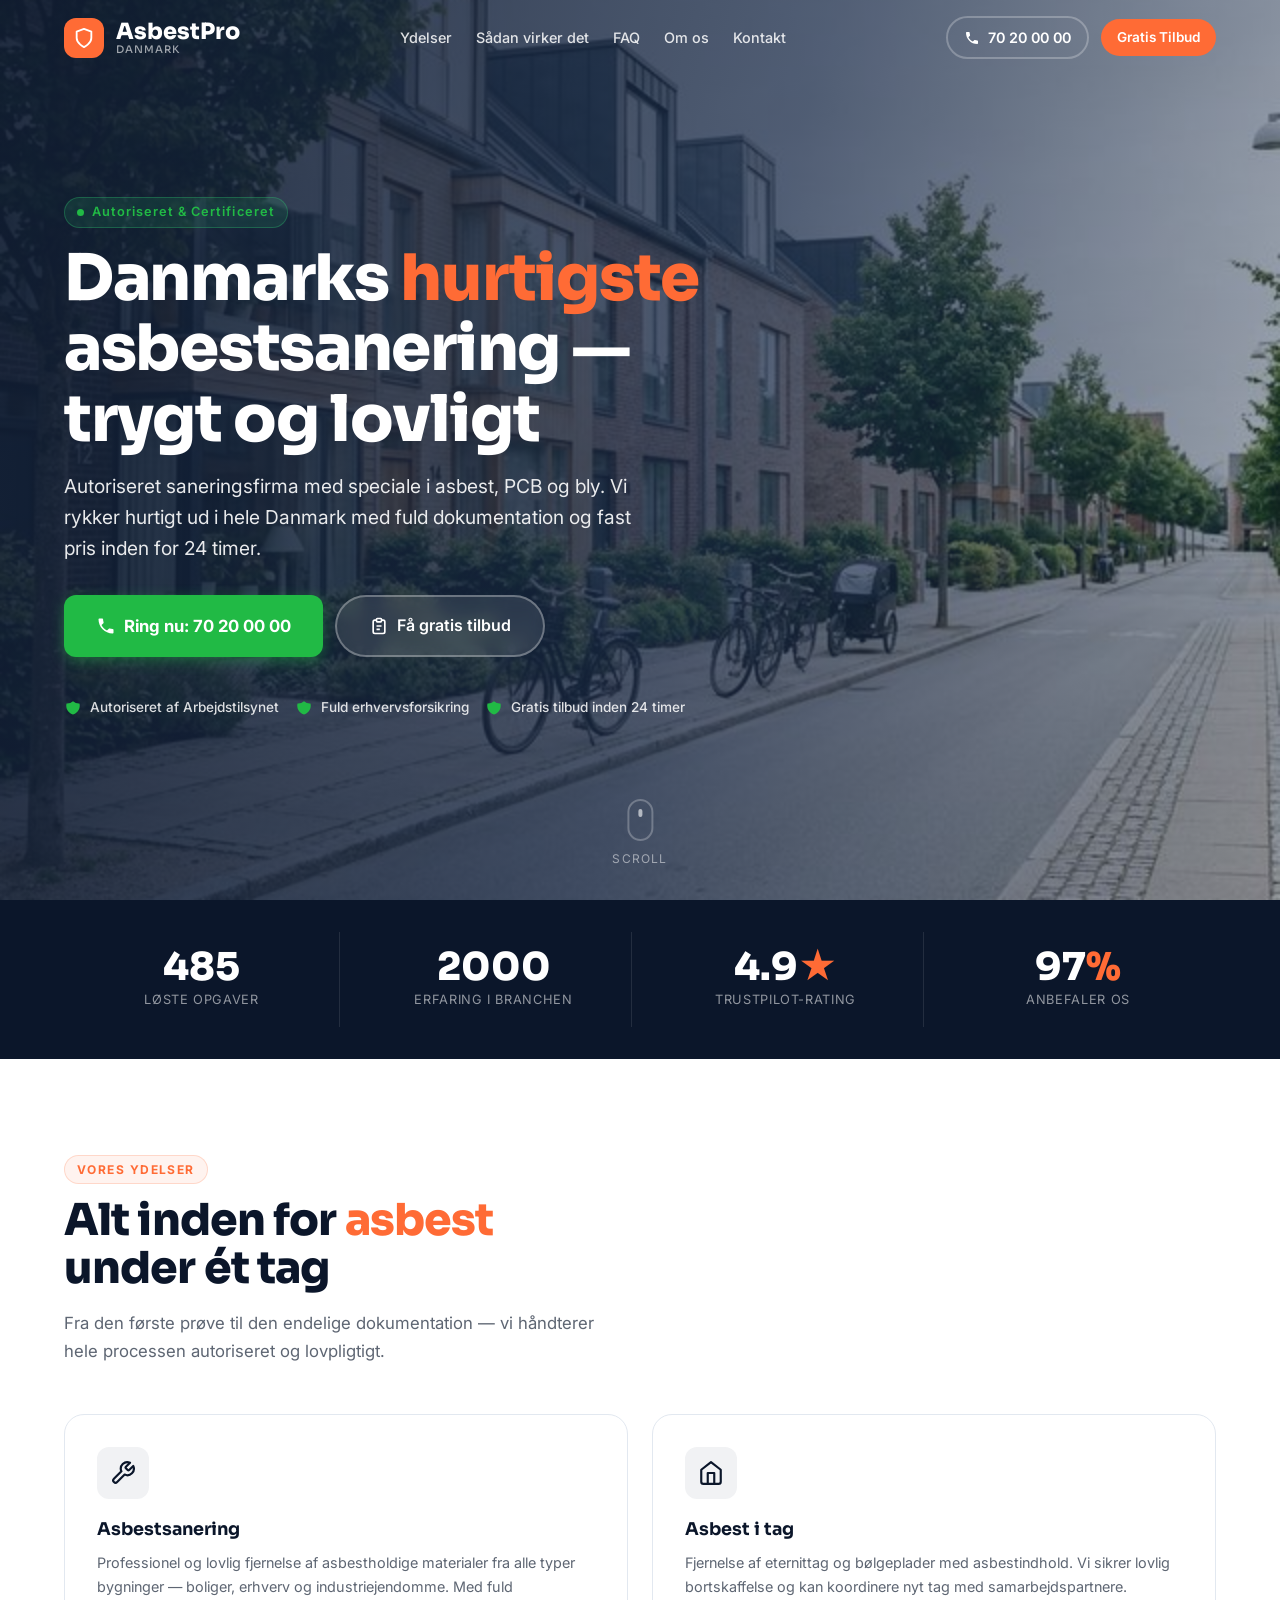
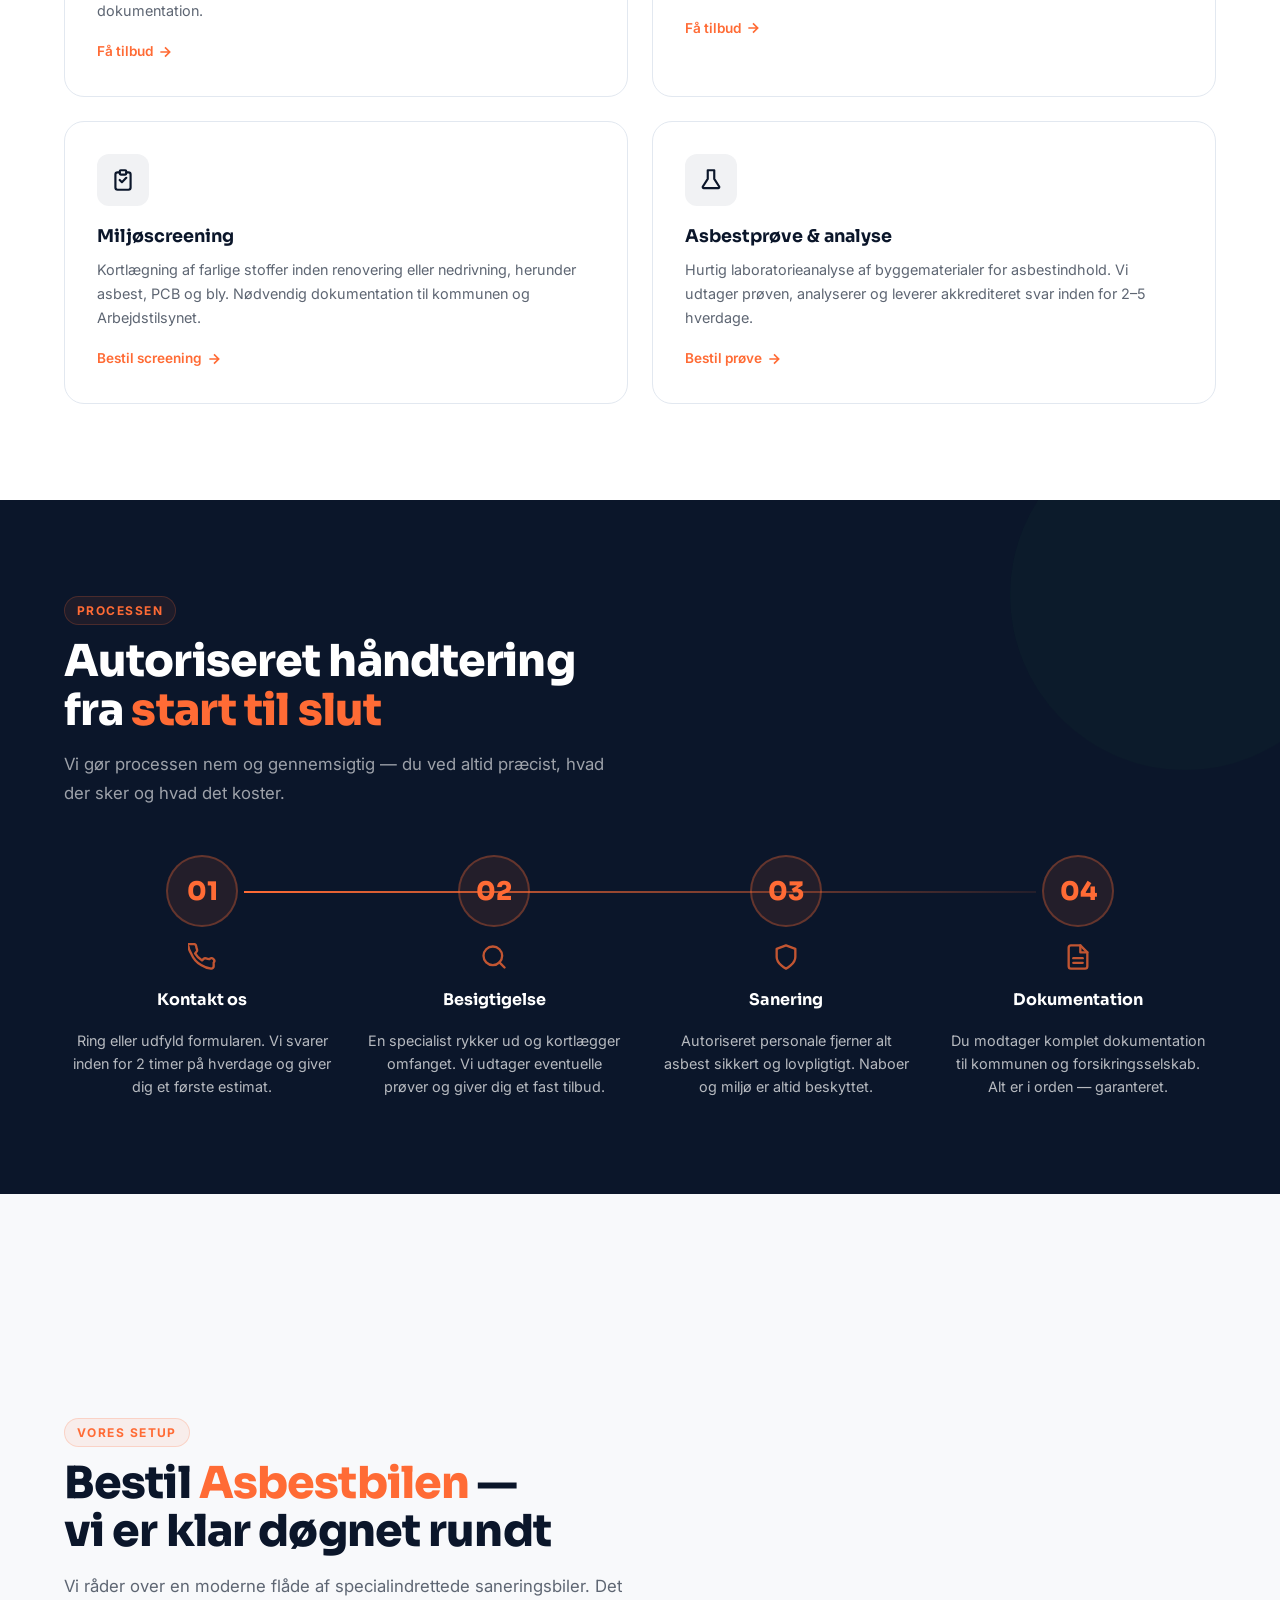
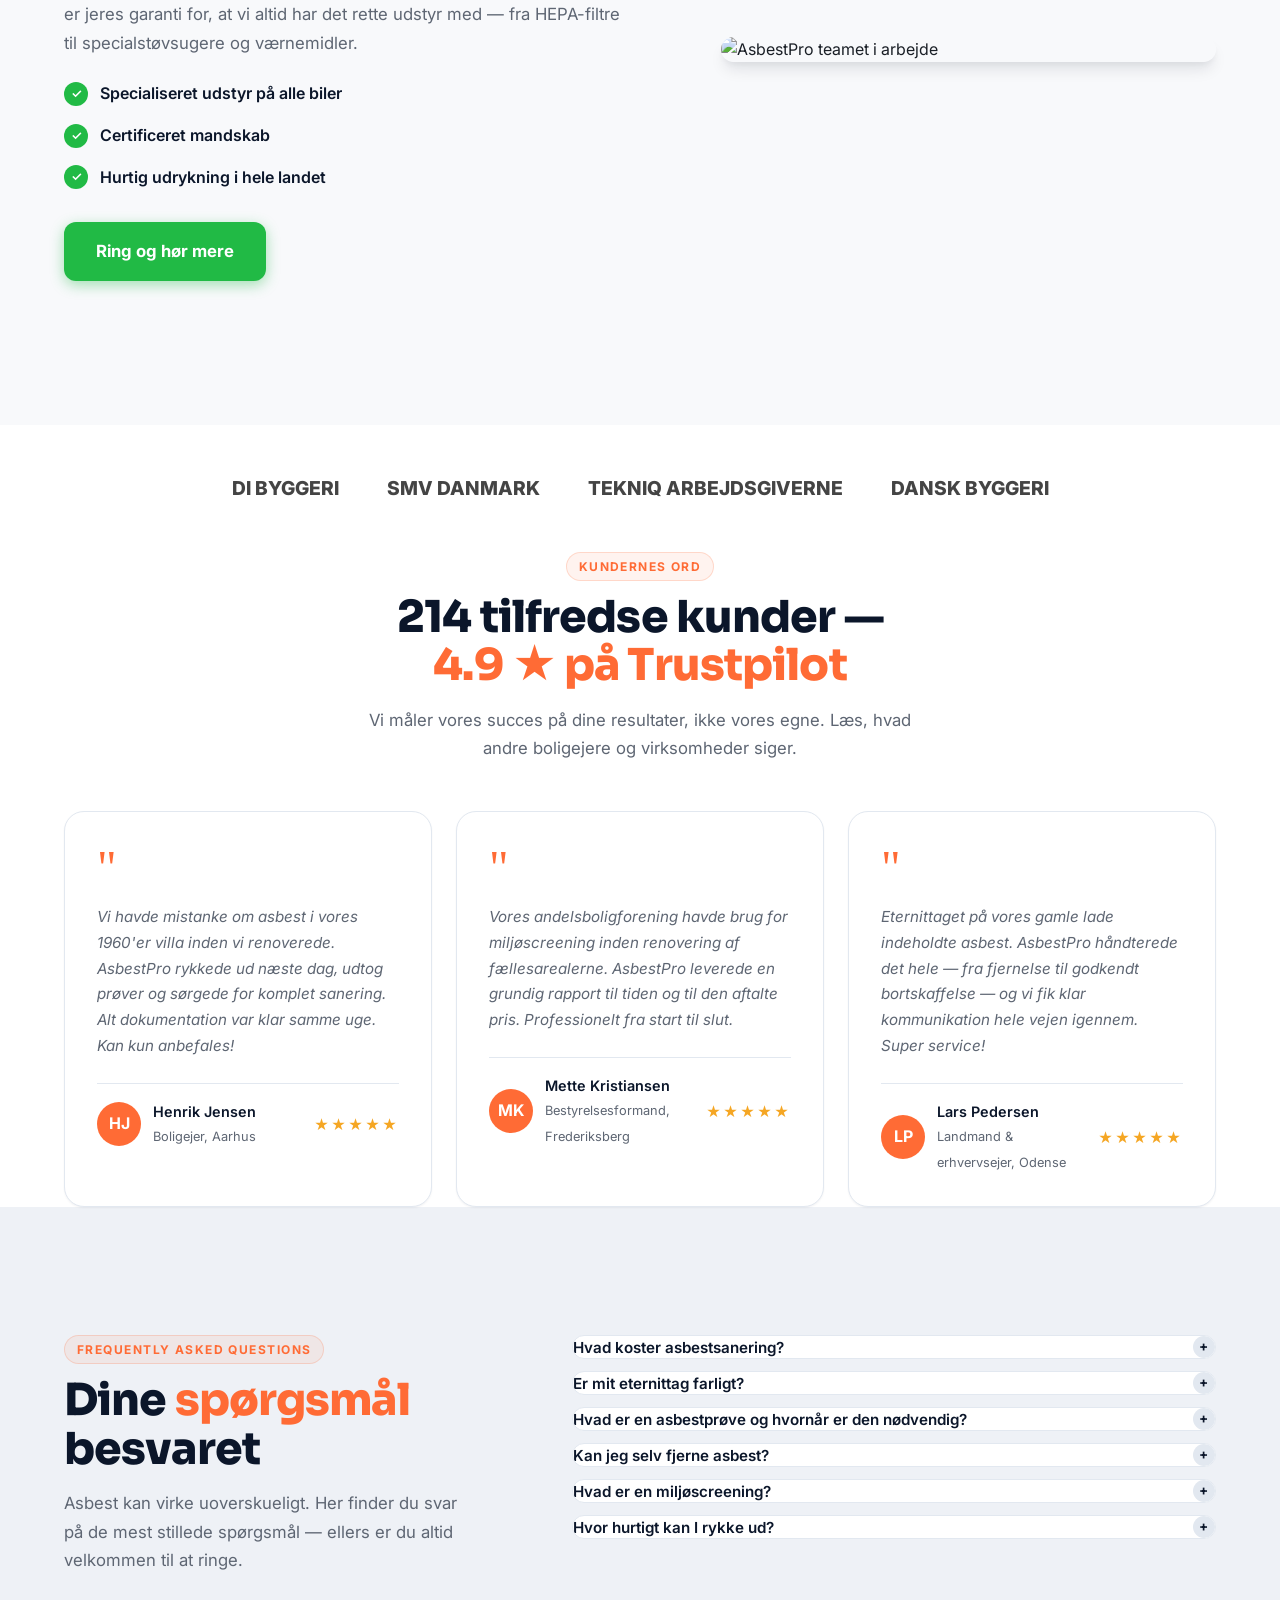
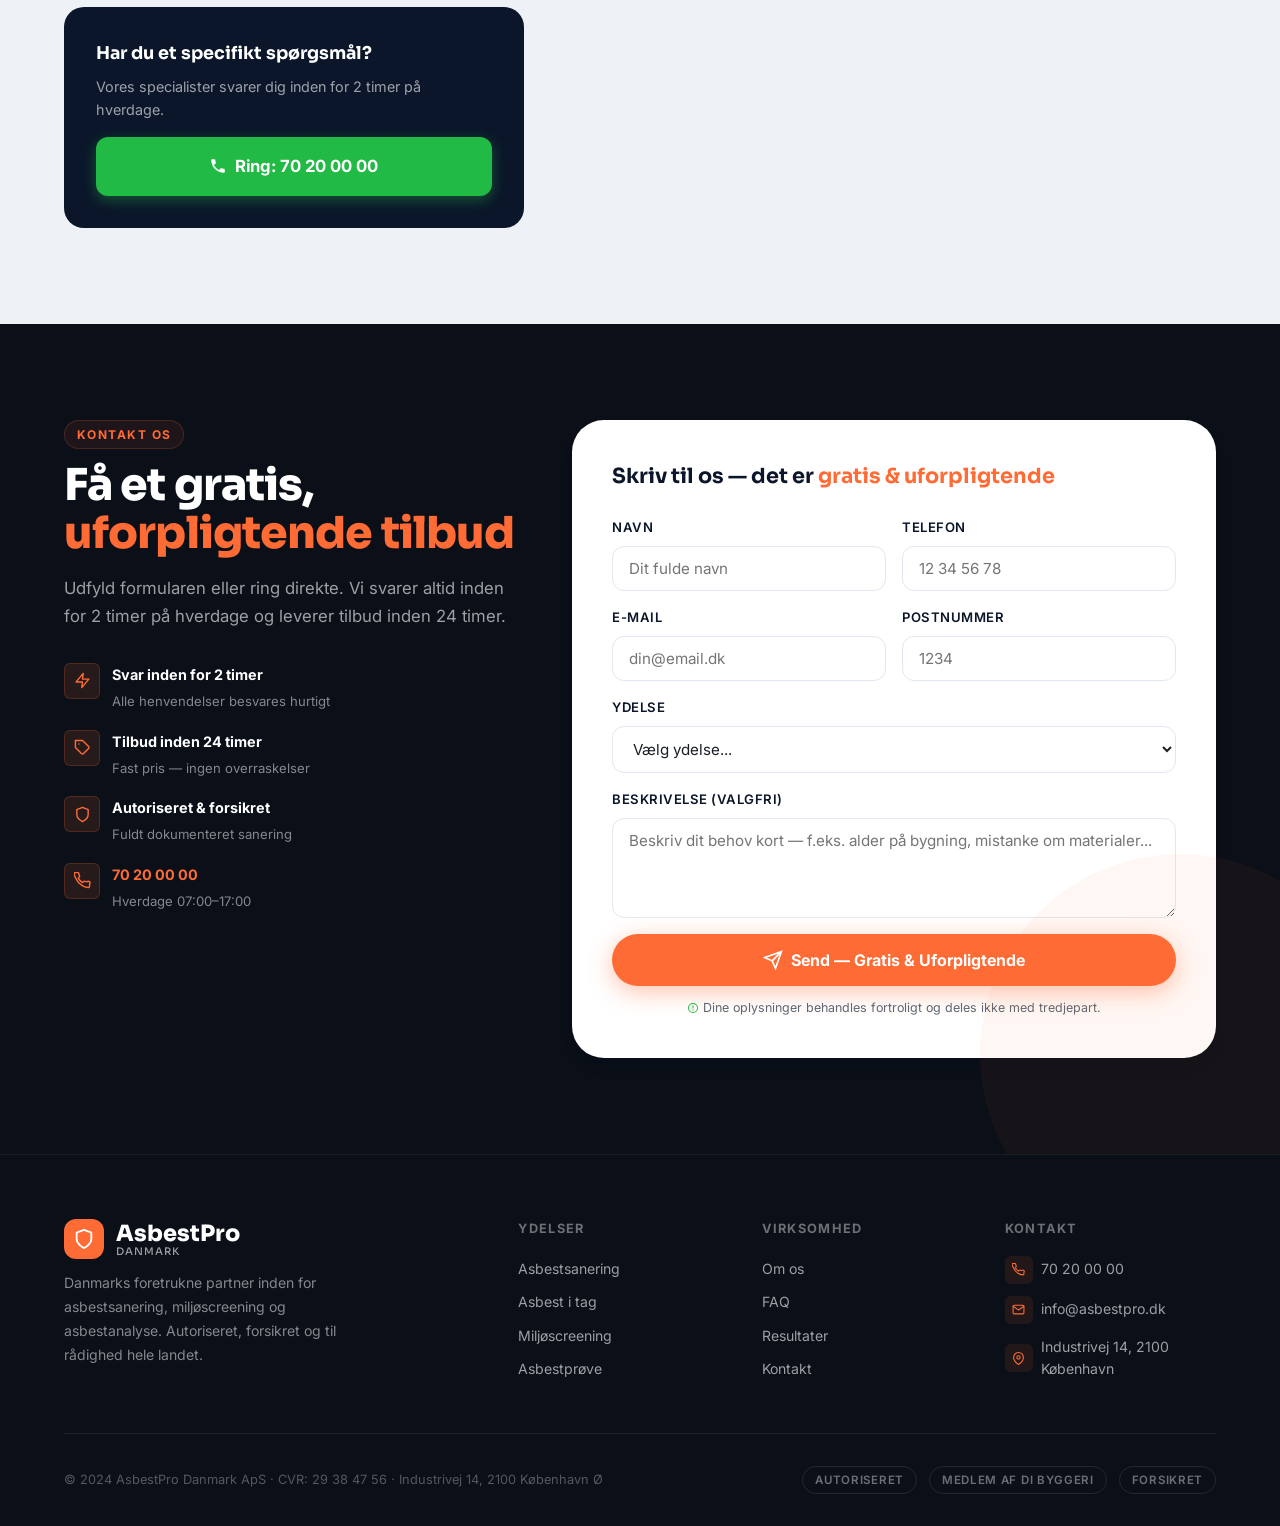
==== commit 45f98a38: "Final polish: fixed images and refined zig-zag layout" ====
--- a/index.html
+++ b/index.html
@@ -409,7 +409,7 @@
         </div>
         <div class="z-visual reveal reveal-delay-1">
           <div class="z-image-wrap">
-            <img src="https://images.unsplash.com/photo-1541888941257-204b7790cd59?auto=format&fit=crop&w=1200&q=80" alt="AsbestPro teamet i arbejde" />
+            <img src="https://images.unsplash.com/photo-1541888941257-204b7790cd59?auto=format&fit=crop&q=80&w=1200" alt="AsbestPro teamet i arbejde" />
           </div>
         </div>
       </div>
--- a/style.css
+++ b/style.css
@@ -113,11 +113,12 @@
 .zick-zack {
   display: flex;
   align-items: center;
-  gap: var(--sp-12);
-  margin-top: var(--sp-16);
+  gap: var(--sp-16);
+  margin-top: var(--sp-20);
+  padding: var(--sp-12) 0;
 }
 .zick-zack.reverse { flex-direction: row-reverse; }
-.z-content { flex: 1; }
+.z-content { flex: 1.2; }
 .z-visual { flex: 1; position: relative; }
 .z-image-wrap {
   border-radius: var(--radius-lg);
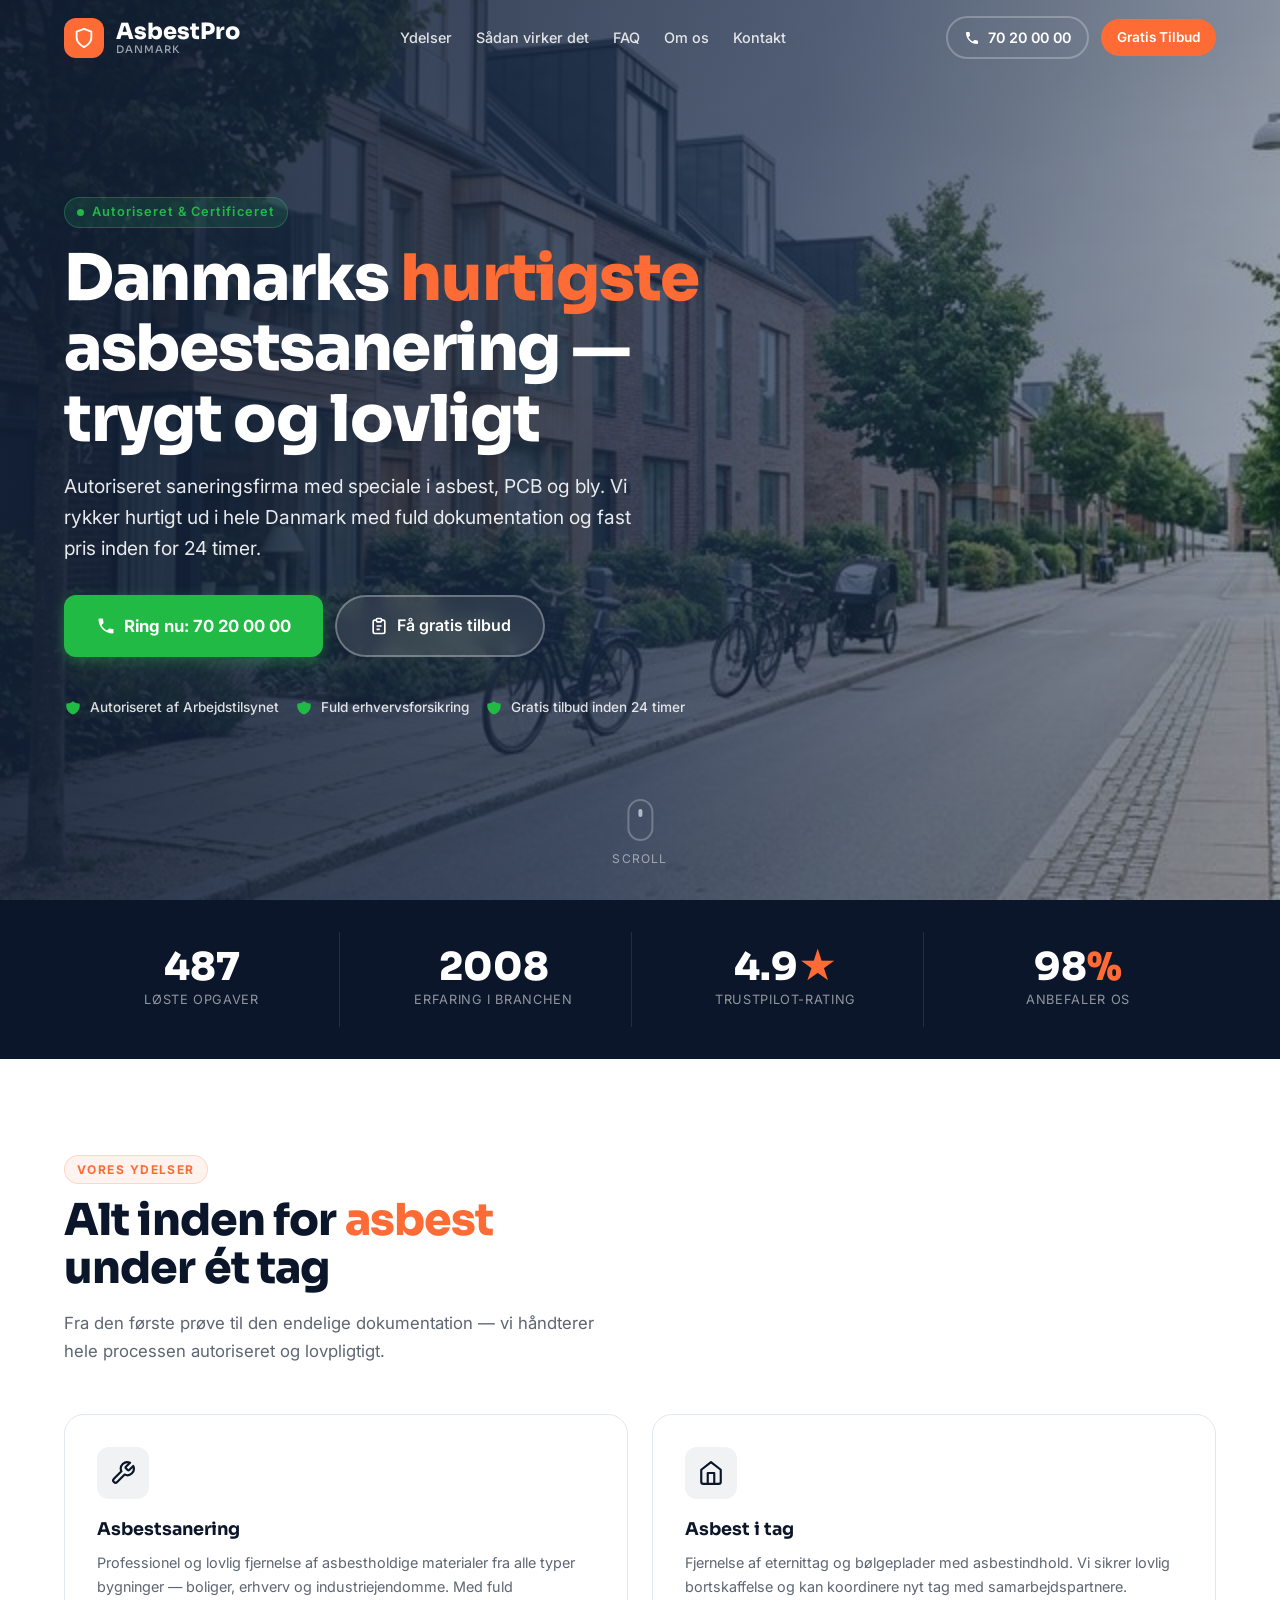
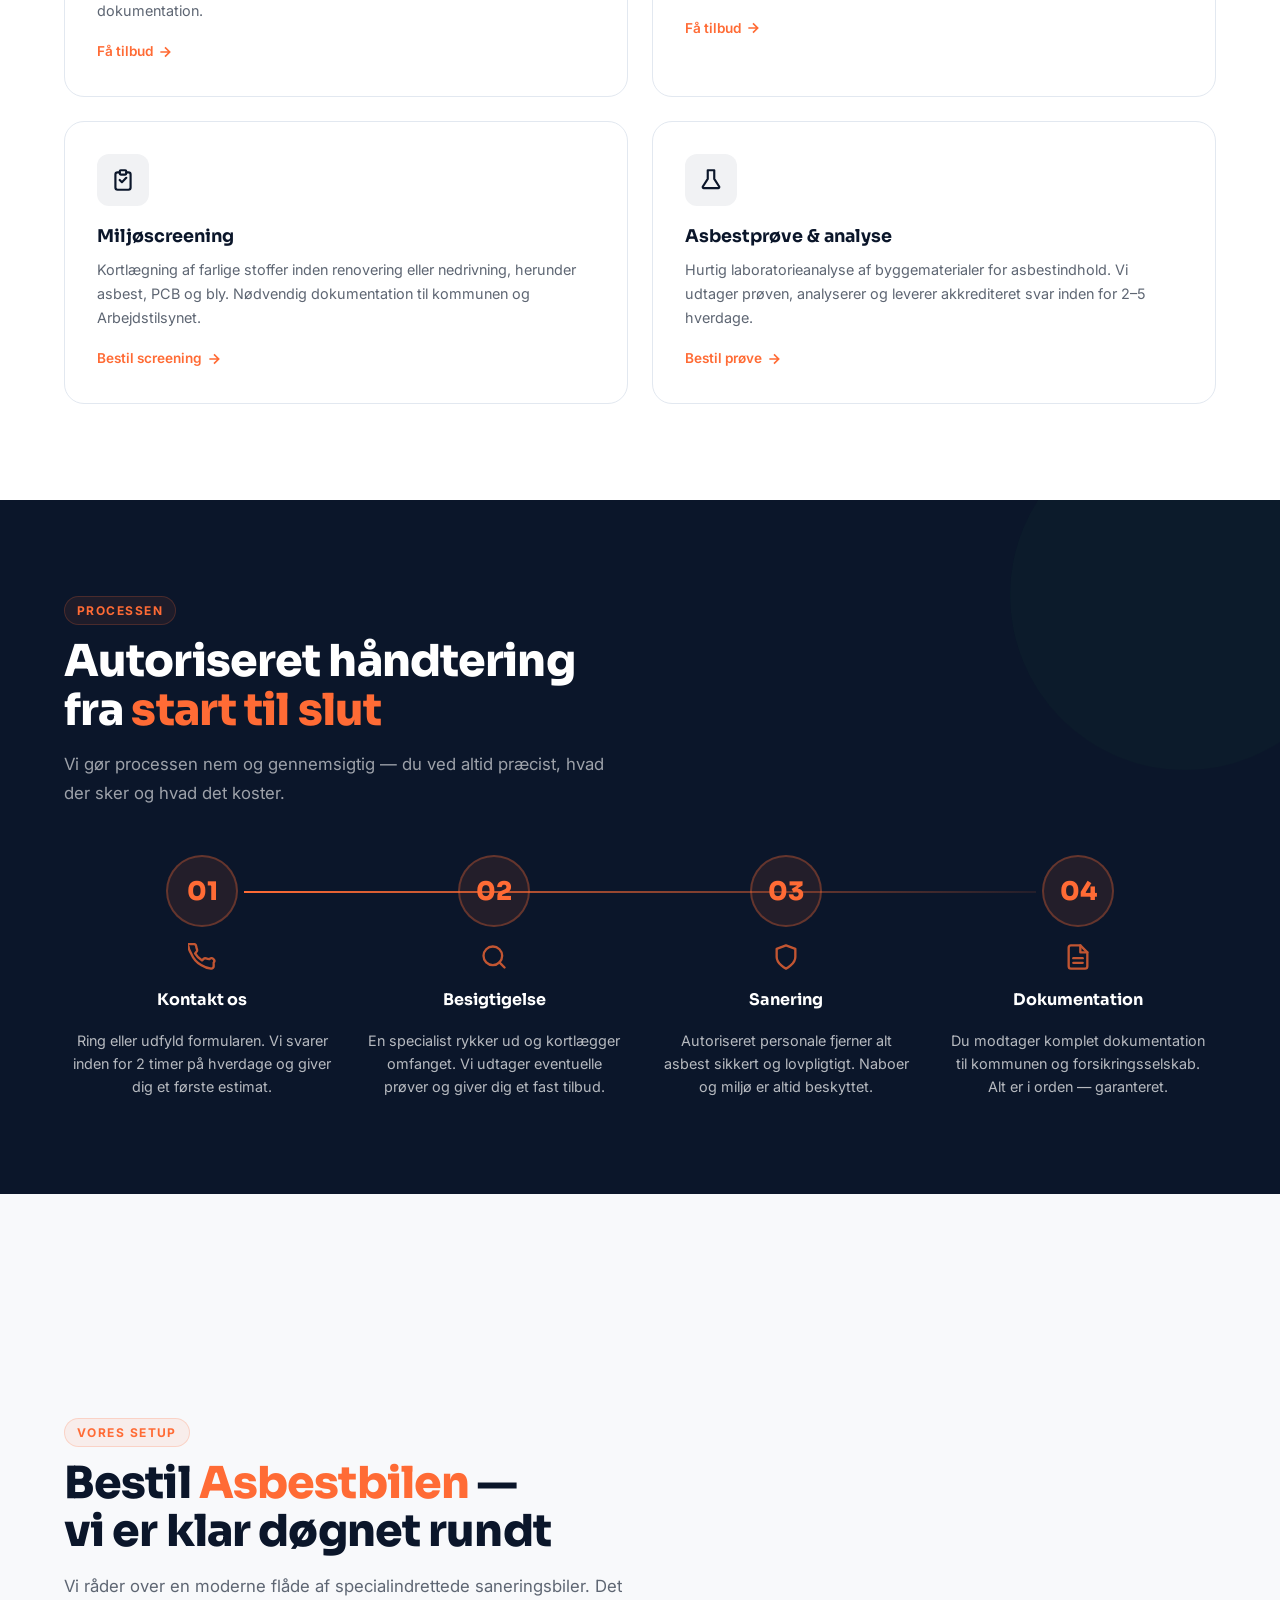
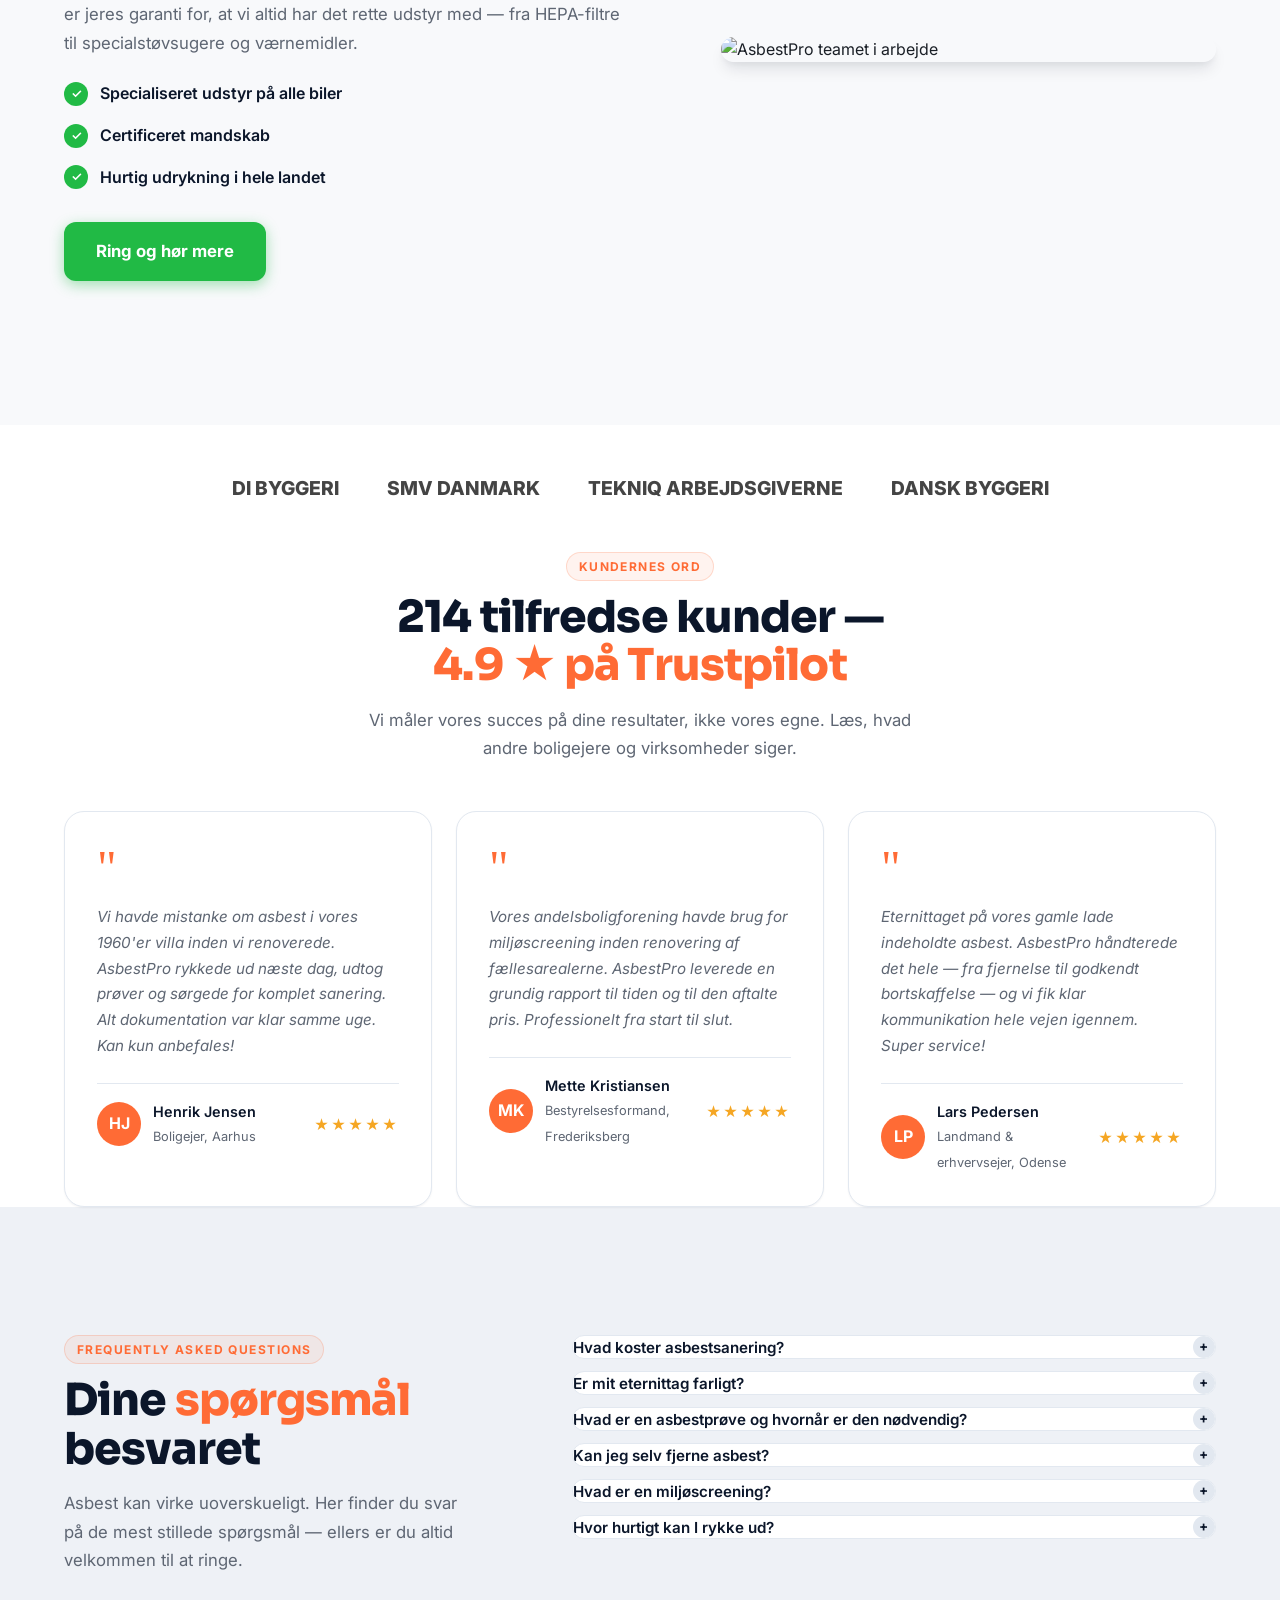
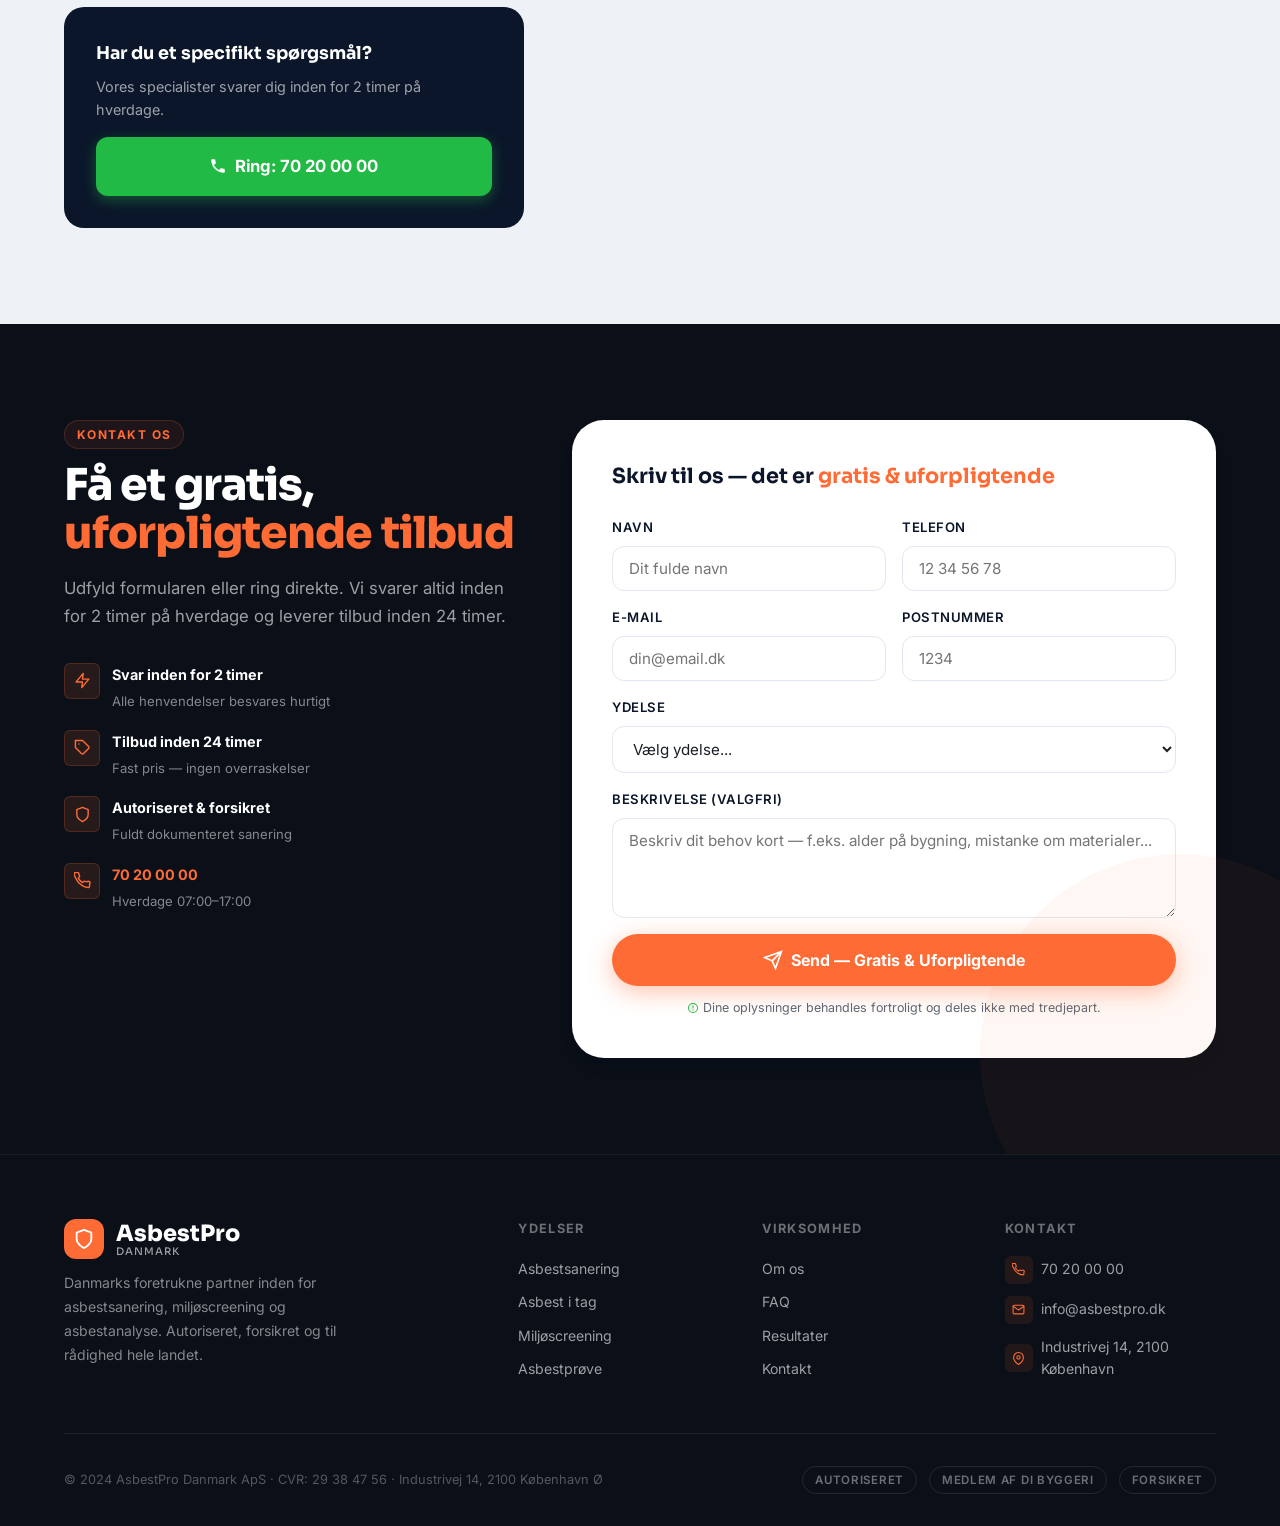
==== commit faf4f110: "Final image fix for Asbestbilen" ====
--- a/index.html
+++ b/index.html
@@ -409,7 +409,7 @@
         </div>
         <div class="z-visual reveal reveal-delay-1">
           <div class="z-image-wrap">
-            <img src="https://images.unsplash.com/photo-1541888941257-204b7790cd59?auto=format&fit=crop&q=80&w=1200" alt="AsbestPro teamet i arbejde" />
+            <img src="https://images.unsplash.com/photo-1504307659033-b423bd5d6240?auto=format&fit=crop&q=80&w=1200" alt="AsbestPro teamet i arbejde" />
           </div>
         </div>
       </div>
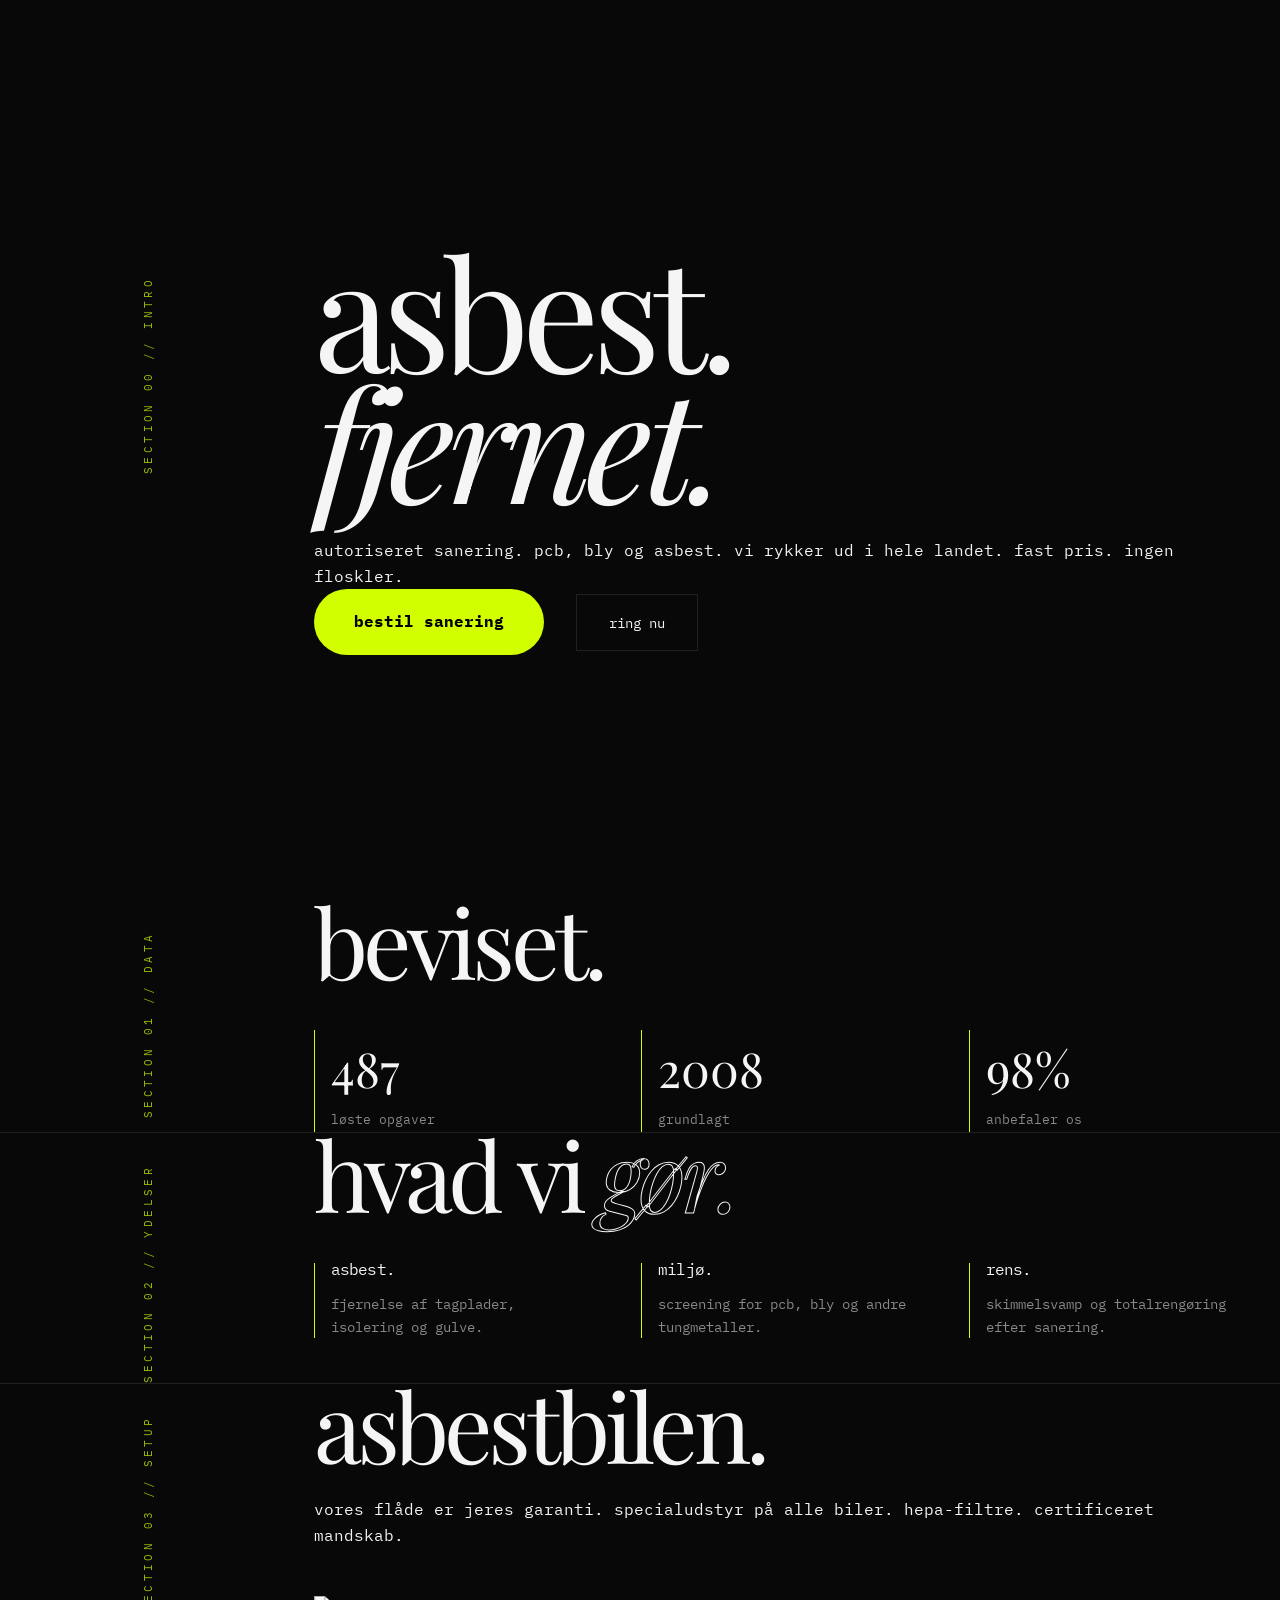
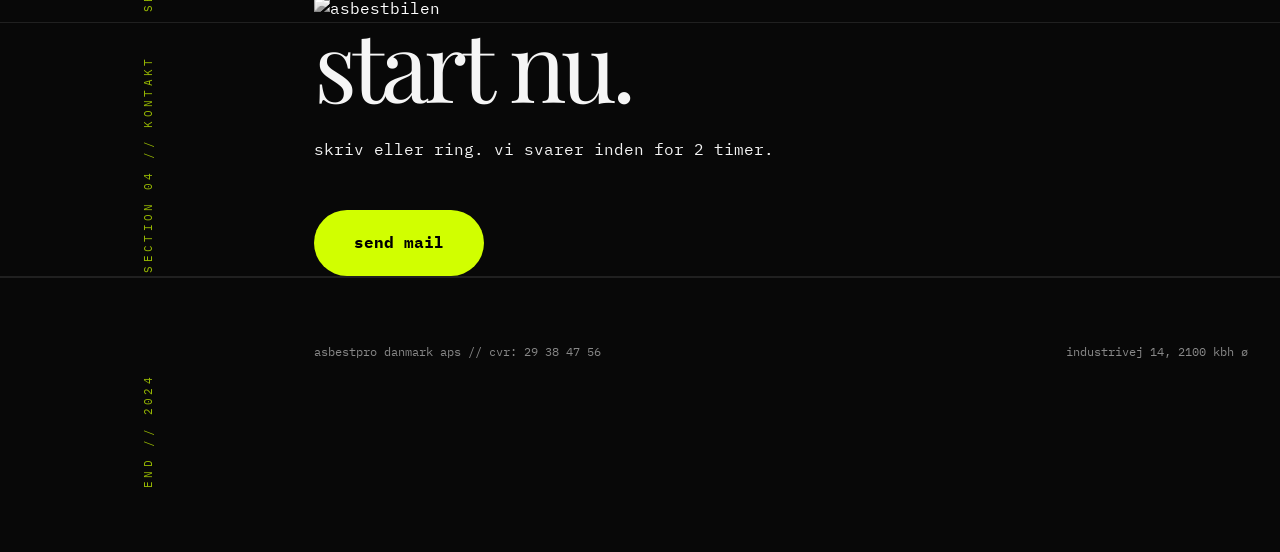
==== commit d450c8f2: "Radical Redesign: Editorial Architect / Stealth Mode implementation" ====
--- a/index.html
+++ b/index.html
@@ -1,776 +1,121 @@
 <!DOCTYPE html>
 <html lang="da">
 <head>
-  <meta charset="UTF-8" />
-  <meta name="viewport" content="width=device-width, initial-scale=1.0" />
-  <meta http-equiv="X-UA-Compatible" content="IE=edge" />
-
-  <!-- PRIMARY SEO -->
-  <title>Asbestsanering & Miljøscreening | AsbestPro Danmark</title>
-  <meta name="description" content="Professionel asbestsanering, asbestanalyse og miljøscreening. Autoriseret og forsikret firma. Gratis, uforpligtende tilbud inden for 24 timer. Ring på 70 20 00 00." />
-  <meta name="keywords" content="asbestsanering, asbest fjernelse, asbest i tag, asbestprøve, asbestanalyse, miljøscreening, asbestfirma, eternittag asbest" />
-  <link rel="canonical" href="https://asbestpro.dk/" />
-
-  <!-- OPEN GRAPH -->
-  <meta property="og:type" content="website" />
-  <meta property="og:url" content="https://asbestpro.dk/" />
-  <meta property="og:title" content="Asbestsanering & Miljøscreening | AsbestPro Danmark" />
-  <meta property="og:description" content="Professionel asbestsanering og asbestanalyse. Autoriseret firma — ring nu og få et gratis tilbud inden 24 timer." />
-  <meta property="og:image" content="https://asbestpro.dk/hero.png" />
-
-  <!-- TWITTER CARD -->
-  <meta name="twitter:card" content="summary_large_image" />
-  <meta name="twitter:title" content="AsbestPro Danmark — Asbestsanering" />
-  <meta name="twitter:description" content="Professionel asbestsanering. Autoriseret og forsikret. Gratis tilbud inden 24 timer." />
-
-  <!-- FAVICON (inline SVG) -->
-  <link rel="icon" href="data:image/svg+xml,<svg xmlns='http://www.w3.org/2000/svg' viewBox='0 0 32 32'><rect width='32' height='32' rx='8' fill='%231A2B4A'/><text y='22' x='5' font-size='18'>🛡</text></svg>" />
-
-  <!-- FONTS -->
-  <link rel="preconnect" href="https://fonts.googleapis.com" crossorigin />
-  <link rel="preconnect" href="https://fonts.gstatic.com" crossorigin />
-  <link href="https://fonts.googleapis.com/css2?family=Inter:wght@300;400;500;600;700&family=Sora:wght@600;700;800&display=swap" rel="stylesheet" />
-
-  <!-- STYLES -->
-  <link rel="stylesheet" href="style.css" />
-
-  <!-- SCHEMA.ORG JSON-LD : LocalBusiness -->
-  <script type="application/ld+json">
-  {
-    "@context": "https://schema.org",
-    "@type": "LocalBusiness",
-    "name": "AsbestPro Danmark",
-    "image": "https://asbestpro.dk/hero.png",
-    "url": "https://asbestpro.dk",
-    "telephone": "+4570200000",
-    "priceRange": "$$",
-    "address": {
-      "@type": "PostalAddress",
-      "streetAddress": "Industrivej 14",
-      "addressLocality": "København",
-      "postalCode": "2100",
-      "addressCountry": "DK"
-    },
-    "geo": {
-      "@type": "GeoCoordinates",
-      "latitude": 55.6761,
-      "longitude": 12.5683
-    },
-    "openingHoursSpecification": [
-      {
-        "@type": "OpeningHoursSpecification",
-        "dayOfWeek": ["Monday","Tuesday","Wednesday","Thursday","Friday"],
-        "opens": "07:00",
-        "closes": "17:00"
-      }
-    ],
-    "aggregateRating": {
-      "@type": "AggregateRating",
-      "ratingValue": "4.9",
-      "reviewCount": "214"
-    },
-    "hasOfferCatalog": {
-      "@type": "OfferCatalog",
-      "name": "Asbestsaneringsydelser",
-      "itemListElement": [
-        {
-          "@type": "Offer",
-          "itemOffered": {
-            "@type": "Service",
-            "name": "Asbestsanering",
-            "description": "Komplet og lovlig fjernelse af asbest fra bygninger af alle typer."
-          }
-        },
-        {
-          "@type": "Offer",
-          "itemOffered": {
-            "@type": "Service",
-            "name": "Miljøscreening",
-            "description": "Kortlægning af farlige stoffer i bygninger før renovering eller nedrivning."
-          }
-        },
-        {
-          "@type": "Offer",
-          "itemOffered": {
-            "@type": "Service",
-            "name": "Asbestanalyse",
-            "description": "Laboratorieanalyse af prøver for asbestindhold, med hurtig svartid."
-          }
-        },
-        {
-          "@type": "Offer",
-          "itemOffered": {
-            "@type": "Service",
-            "name": "Asbestsanering af tag",
-            "description": "Specialiseret fjernelse af eternittag og andre tagmaterialer med asbest."
-          }
-        }
-      ]
-    }
-  }
-  </script>
-
-  <!-- SCHEMA.ORG JSON-LD : FAQ PAGE -->
-  <script type="application/ld+json">
-  {
-    "@context": "https://schema.org",
-    "@type": "FAQPage",
-    "mainEntity": [
-      {
-        "@type": "Question",
-        "name": "Hvad koster asbestsanering?",
-        "acceptedAnswer": {
-          "@type": "Answer",
-          "text": "Prisen afhænger af mængden af asbest, materialetypen og arbejdets omfang. En typisk asbestsanering starter fra ca. 5.000 kr. og kan løbe op i 50.000+ kr. ved større opgaver. Kontakt os for et gratis og uforpligtende tilbud."
-        }
-      },
-      {
-        "@type": "Question",
-        "name": "Er asbest farligt i mit hus?",
-        "acceptedAnswer": {
-          "@type": "Answer",
-          "text": "Asbest er farligst, når det er frigivet som støv og indåndes. Intakt asbest, som ikke er beskadiget, er typisk ikke akut farligt. Lad altid en autoriseret specialist vurdere din situation."
-        }
-      },
-      {
-        "@type": "Question",
-        "name": "Hvad er en asbestprøve og hvornår er den nødvendig?",
-        "acceptedAnswer": {
-          "@type": "Answer",
-          "text": "En asbestprøve er en laboratorieanalyse af et materiale fra din bygning. Den er nødvendig, hvis du mistænker asbest inden renovering eller nedrivning — og i mange tilfælde krævet ved lov."
-        }
-      }
-    ]
-  }
-  </script>
+  <meta charset="UTF-8">
+  <meta name="viewport" content="width=device-width, initial-scale=1.0">
+  <title>asbestpro danmark // sanering.</title>
+  <meta name="description" content="asbest. pcb. bly. vi finder. vi fjerner. færdig.">
+  <link rel="stylesheet" href="style.css">
 </head>
 <body>
 
-  <!-- ====================================================
-       STICKY HEADER
-       ==================================================== -->
-  <header id="site-header" role="banner">
+  <!-- = [HERO] = -->
+  <section class="hero" id="home">
     <div class="container">
-      <div class="header-inner">
-        <!-- Logo -->
-        <a href="#" class="logo" aria-label="AsbestPro Danmark — Forside">
-          <div class="logo-icon" aria-hidden="true"><svg viewBox="0 0 24 24" fill="none" stroke="currentColor" stroke-width="2" stroke-linecap="round" stroke-linejoin="round"><path d="M12 22s8-4 8-10V5l-8-3-8 3v7c0 6 8 10 8 10z"/></svg></div>
-          <span>
-            AsbestPro
-            <small class="logo-sub">Danmark</small>
-          </span>
-        </a>
-
-        <!-- Nav -->
-        <nav class="site-nav" id="site-nav" role="navigation" aria-label="Primær navigation">
-          <a href="#services">Ydelser</a>
-          <a href="#process">Sådan virker det</a>
-          <a href="#faq">FAQ</a>
-          <a href="#om-os">Om os</a>
-          <a href="#kontakt">Kontakt</a>
-        </nav>
-
-        <!-- Header CTA -->
-        <div class="header-cta">
-          <a href="tel:+4570200000" class="phone-link" aria-label="Ring til os">
-            <svg viewBox="0 0 24 24" fill="currentColor" aria-hidden="true"><path d="M6.6 10.8c1.4 2.8 3.8 5.1 6.6 6.6l2.2-2.2c.3-.3.7-.4 1-.2 1.1.4 2.3.6 3.6.6.6 0 1 .4 1 1V20c0 .6-.4 1-1 1-9.4 0-17-7.6-17-17 0-.6.4-1 1-1h3.5c.6 0 1 .4 1 1 0 1.3.2 2.5.6 3.6.1.3 0 .7-.2 1L6.6 10.8z"/></svg>
-            70 20 00 00
-          </a>
-          <a href="#kontakt" class="btn-header">Gratis Tilbud</a>
-        </div>
-
-        <!-- Hamburger -->
-        <button class="hamburger" id="hamburger" aria-label="Åbn menu" aria-expanded="false" aria-controls="site-nav">
-          <span></span><span></span><span></span>
-        </button>
-      </div>
-    </div>
-  </header>
-
-  <!-- ====================================================
-       HERO SECTION
-       ==================================================== -->
-  <section id="hero" aria-labelledby="hero-heading">
-    <div class="hero-bg" id="hero-bg" role="img" aria-label="Professionelle asbestsanerings-specialister i arbejde"></div>
-    <div class="hero-overlay" aria-hidden="true"></div>
-
-    <div class="container">
-      <div class="hero-content">
-        <div class="hero-badge" aria-label="Vi er klar til at rykke ud">
-          <span class="dot" aria-hidden="true"></span>
-          Autoriseret & Certificeret
-        </div>
-
-        <h1 class="hero-title" id="hero-heading">
-          Danmarks <em>hurtigste</em><br>
-          asbestsanering —<br>
-          trygt og lovligt
-        </h1>
-
-        <p class="hero-sub">
-          Autoriseret saneringsfirma med speciale i asbest, PCB og bly. 
-          Vi rykker hurtigt ud i hele Danmark med fuld dokumentation 
-          og fast pris inden for 24 timer.
+      <div class="running-head">SECTION 00 // INTRO</div>
+      <div class="grid-content">
+        <h1 class="hero-title">asbest.<br><em>fjernet.</em></h1>
+        <p class="section-sub">
+          autoriseret sanering. pcb, bly og asbest. 
+          vi rykker ud i hele landet. fast pris. ingen floskler.
         </p>
-
-        <div class="hero-actions">
-          <a href="tel:+4570200000" class="btn-primary" id="hero-cta-phone" aria-label="Ring til AsbestPro nu">
-            <svg viewBox="0 0 24 24" fill="currentColor" aria-hidden="true"><path d="M6.6 10.8c1.4 2.8 3.8 5.1 6.6 6.6l2.2-2.2c.3-.3.7-.4 1-.2 1.1.4 2.3.6 3.6.6.6 0 1 .4 1 1V20c0 .6-.4 1-1 1-9.4 0-17-7.6-17-17 0-.6.4-1 1-1h3.5c.6 0 1 .4 1 1 0 1.3.2 2.5.6 3.6.1.3 0 .7-.2 1L6.6 10.8z"/></svg>
-            Ring nu: 70 20 00 00
-          </a>
-          <a href="#kontakt" class="btn-secondary" id="hero-cta-offer" aria-label="Få et gratis tilbud">
-            <svg viewBox="0 0 24 24" fill="none" stroke="currentColor" stroke-width="2" aria-hidden="true"><path d="M9 5H7a2 2 0 00-2 2v12a2 2 0 002 2h10a2 2 0 002-2V7a2 2 0 00-2-2h-2"/><rect x="9" y="3" width="6" height="4" rx="1"/><path d="M9 12h6M9 16h4"/></svg>
-            Få gratis tilbud
-          </a>
-        </div>
-
-        <div class="hero-trust" role="list" aria-label="Vores certificeringer">
-          <div class="trust-badge" role="listitem">
-            <svg viewBox="0 0 24 24" fill="currentColor" aria-hidden="true"><path d="M9 12l2 2 4-4m5.618-4.016A11.955 11.955 0 0112 2.944a11.955 11.955 0 01-8.618 3.04A12.02 12.02 0 003 9c0 5.591 3.824 10.29 9 11.622 5.176-1.332 9-6.03 9-11.622 0-1.042-.133-2.052-.382-3.016z"/></svg>
-            Autoriseret af Arbejdstilsynet
-          </div>
-          <div class="trust-badge" role="listitem">
-            <svg viewBox="0 0 24 24" fill="currentColor" aria-hidden="true"><path d="M9 12l2 2 4-4m5.618-4.016A11.955 11.955 0 0112 2.944a11.955 11.955 0 01-8.618 3.04A12.02 12.02 0 003 9c0 5.591 3.824 10.29 9 11.622 5.176-1.332 9-6.03 9-11.622 0-1.042-.133-2.052-.382-3.016z"/></svg>
-            Fuld erhvervsforsikring
-          </div>
-          <div class="trust-badge" role="listitem">
-            <svg viewBox="0 0 24 24" fill="currentColor" aria-hidden="true"><path d="M9 12l2 2 4-4m5.618-4.016A11.955 11.955 0 0112 2.944a11.955 11.955 0 01-8.618 3.04A12.02 12.02 0 003 9c0 5.591 3.824 10.29 9 11.622 5.176-1.332 9-6.03 9-11.622 0-1.042-.133-2.052-.382-3.016z"/></svg>
-            Gratis tilbud inden 24 timer
-          </div>
-        </div>
-      </div>
-    </div>
-
-    <!-- Scroll indicator -->
-    <div class="hero-scroll" aria-hidden="true">
-      <div class="scroll-wheel"><div class="scroll-dot"></div></div>
-      <span>Scroll</span>
-    </div>
-  </section>
-
-  <!-- ====================================================
-       STATS BAR
-       ==================================================== -->
-  <section id="stats" aria-label="Virksomhedsstatistikker">
-    <div class="container">
-      <div class="stats-grid">
-        <div class="stat-item reveal">
-          <div class="stat-num">487</div>
-          <div class="stat-label">Løste opgaver</div>
-        </div>
-        <div class="stat-item reveal reveal-delay-1">
-          <div class="stat-num">Siden 2008</div>
-          <div class="stat-label">Erfaring i branchen</div>
-        </div>
-        <div class="stat-item reveal reveal-delay-2">
-          <div class="stat-num">4.9<span>★</span></div>
-          <div class="stat-label">Trustpilot-rating</div>
-        </div>
-        <div class="stat-item reveal reveal-delay-3">
-          <div class="stat-num">98<span>%</span></div>
-          <div class="stat-label">Anbefaler os</div>
+        <div style="display: flex; gap: var(--sp-8); align-items: center;">
+          <a href="#kontakt" class="btn-acid">bestil sanering</a>
+          <a href="tel:+4570200000" class="btn-outline">ring nu</a>
         </div>
       </div>
     </div>
   </section>
 
-  <!-- ====================================================
-       SERVICES SECTION
-       ==================================================== -->
-  <section id="services" aria-labelledby="services-heading">
+  <!-- = [STATS] = -->
+  <section id="stats">
     <div class="container">
-      <div class="section-header reveal">
-        <span class="section-label">Vores ydelser</span>
-        <h2 class="section-title" id="services-heading">
-          Alt inden for <em>asbest</em><br>under ét tag
-        </h2>
-        <p class="section-sub">
-          Fra den første prøve til den endelige dokumentation — vi håndterer
-          hele processen autoriseret og lovpligtigt.
-        </p>
-      </div>
-
-      <div class="services-grid">
-        <!-- Card 1 -->
-        <article class="service-card reveal" id="asbestsanering" aria-labelledby="svc1-heading">
-          <div class="service-icon" aria-hidden="true"><svg viewBox="0 0 24 24" fill="none" stroke="currentColor" stroke-width="2" stroke-linecap="round" stroke-linejoin="round"><path d="M14.7 6.3a1 1 0 000 1.4l1.6 1.6a1 1 0 001.4 0l3.77-3.77a6 6 0 01-7.94 7.94l-6.91 6.91a2.12 2.12 0 01-3-3l6.91-6.91a6 6 0 017.94-7.94l-3.76 3.76z"/></svg></div>
-          <h3 id="svc1-heading">Asbestsanering</h3>
-          <p>Professionel og lovlig fjernelse af asbestholdige materialer fra alle typer bygninger — boliger, erhverv og industriejendomme. Med fuld dokumentation.</p>
-          <a href="#kontakt" class="service-link" aria-label="Få tilbud på asbestsanering">
-            Få tilbud
-            <svg viewBox="0 0 24 24" fill="none" stroke="currentColor" stroke-width="2.5" aria-hidden="true"><path d="M5 12h14M12 5l7 7-7 7"/></svg>
-          </a>
-        </article>
-
-        <!-- Card 2 -->
-        <article class="service-card reveal reveal-delay-1" id="asbest-tag" aria-labelledby="svc2-heading">
-          <div class="service-icon" aria-hidden="true"><svg viewBox="0 0 24 24" fill="none" stroke="currentColor" stroke-width="2" stroke-linecap="round" stroke-linejoin="round"><path d="M3 9l9-7 9 7v11a2 2 0 01-2 2H5a2 2 0 01-2-2z"/><polyline points="9,22 9,12 15,12 15,22"/></svg></div>
-          <h3 id="svc2-heading">Asbest i tag</h3>
-          <p>Fjernelse af eternittag og bølgeplader med asbestindhold. Vi sikrer lovlig bortskaffelse og kan koordinere nyt tag med samarbejdspartnere.</p>
-          <a href="#kontakt" class="service-link" aria-label="Få tilbud på asbestrenovering af tag">
-            Få tilbud
-            <svg viewBox="0 0 24 24" fill="none" stroke="currentColor" stroke-width="2.5" aria-hidden="true"><path d="M5 12h14M12 5l7 7-7 7"/></svg>
-          </a>
-        </article>
-
-        <!-- Card 3 -->
-        <article class="service-card reveal reveal-delay-2" id="miljoescreening" aria-labelledby="svc3-heading">
-          <div class="service-icon" aria-hidden="true"><svg viewBox="0 0 24 24" fill="none" stroke="currentColor" stroke-width="2" stroke-linecap="round" stroke-linejoin="round"><path d="M9 5H7a2 2 0 00-2 2v12a2 2 0 002 2h10a2 2 0 002-2V7a2 2 0 00-2-2h-2"/><rect x="9" y="3" width="6" height="4" rx="1"/><path d="M9 12l2 2 4-4"/></svg></div>
-          <h3 id="svc3-heading">Miljøscreening</h3>
-          <p>Kortlægning af farlige stoffer inden renovering eller nedrivning, herunder asbest, PCB og bly. Nødvendig dokumentation til kommunen og Arbejdstilsynet.</p>
-          <a href="#kontakt" class="service-link" aria-label="Bestil miljøscreening">
-            Bestil screening
-            <svg viewBox="0 0 24 24" fill="none" stroke="currentColor" stroke-width="2.5" aria-hidden="true"><path d="M5 12h14M12 5l7 7-7 7"/></svg>
-          </a>
-        </article>
-
-        <!-- Card 4 -->
-        <article class="service-card reveal reveal-delay-3" id="asbestprove" aria-labelledby="svc4-heading">
-          <div class="service-icon" aria-hidden="true"><svg viewBox="0 0 24 24" fill="none" stroke="currentColor" stroke-width="2" stroke-linecap="round" stroke-linejoin="round"><path d="M9 3h6M9 3v8l-4.5 7A1 1 0 005.4 19.5h13.2a1 1 0 00.9-1.5L15 11V3"/></svg></div>
-          <h3 id="svc4-heading">Asbestprøve & analyse</h3>
-          <p>Hurtig laboratorieanalyse af byggematerialer for asbestindhold. Vi udtager prøven, analyserer og leverer akkrediteret svar inden for 2–5 hverdage.</p>
-          <a href="#kontakt" class="service-link" aria-label="Bestil asbestprøve">
-            Bestil prøve
-            <svg viewBox="0 0 24 24" fill="none" stroke="currentColor" stroke-width="2.5" aria-hidden="true"><path d="M5 12h14M12 5l7 7-7 7"/></svg>
-          </a>
-        </article>
-      </div>
-    </div>
-  </section>
-
-  <!-- ====================================================
-       PROCESS SECTION
-       ==================================================== -->
-  <section id="process" aria-labelledby="process-heading">
-    <div class="container">
-      <div class="section-header reveal">
-        <span class="section-label process-section-label">Processen</span>
-        <h2 class="section-title process-title" id="process-heading">
-          Autoriseret håndtering<br>fra <em>start til slut</em>
-        </h2>
-        <p class="section-sub process-sub">
-          Vi gør processen nem og gennemsigtig — du ved altid præcist, hvad der sker og hvad det koster.
-        </p>
-      </div>
-
-      <div class="process-grid">
-        <div class="process-step reveal">
-          <div class="step-num">01</div>
-          <div class="step-icon" aria-hidden="true"><svg viewBox="0 0 24 24" fill="none" stroke="currentColor" stroke-width="2" stroke-linecap="round" stroke-linejoin="round"><path d="M22 16.92v3a2 2 0 01-2.18 2 19.79 19.79 0 01-8.63-3.07A19.5 19.5 0 013.07 9.81a19.79 19.79 0 01-3.07-8.69A2 2 0 012 .9h3a2 2 0 012 1.72 12.84 12.84 0 00.7 2.81 2 2 0 01-.45 2.11L6.09 8.91a16 16 0 006 6l1.27-1.27a2 2 0 012.11-.45 12.84 12.84 0 002.81.7A2 2 0 0122 16.92z"/></svg></div>
-          <div class="step-title">Kontakt os</div>
-          <p class="step-desc">Ring eller udfyld formularen. Vi svarer inden for 2 timer på hverdage og giver dig et første estimat.</p>
-        </div>
-        <div class="process-step reveal reveal-delay-1">
-          <div class="step-num">02</div>
-          <div class="step-icon" aria-hidden="true"><svg viewBox="0 0 24 24" fill="none" stroke="currentColor" stroke-width="2" stroke-linecap="round" stroke-linejoin="round"><circle cx="11" cy="11" r="8"/><line x1="21" y1="21" x2="16.65" y2="16.65"/></svg></div>
-          <div class="step-title">Besigtigelse</div>
-          <p class="step-desc">En specialist rykker ud og kortlægger omfanget. Vi udtager eventuelle prøver og giver dig et fast tilbud.</p>
-        </div>
-        <div class="process-step reveal reveal-delay-2">
-          <div class="step-num">03</div>
-          <div class="step-icon" aria-hidden="true"><svg viewBox="0 0 24 24" fill="none" stroke="currentColor" stroke-width="2" stroke-linecap="round" stroke-linejoin="round"><path d="M12 22s8-4 8-10V5l-8-3-8 3v7c0 6 8 10 8 10z"/></svg></div>
-          <div class="step-title">Sanering</div>
-          <p class="step-desc">Autoriseret personale fjerner alt asbest sikkert og lovpligtigt. Naboer og miljø er altid beskyttet.</p>
-        </div>
-        <div class="process-step reveal reveal-delay-3">
-          <div class="step-num">04</div>
-          <div class="step-icon" aria-hidden="true"><svg viewBox="0 0 24 24" fill="none" stroke="currentColor" stroke-width="2" stroke-linecap="round" stroke-linejoin="round"><path d="M14 2H6a2 2 0 00-2 2v16a2 2 0 002 2h12a2 2 0 002-2V8z"/><polyline points="14,2 14,8 20,8"/><line x1="16" y1="13" x2="8" y2="13"/><line x1="16" y1="17" x2="8" y2="17"/></svg></div>
-          <div class="step-title">Dokumentation</div>
-          <p class="step-desc">Du modtager komplet dokumentation til kommunen og forsikringsselskab. Alt er i orden — garanteret.</p>
-        </div>
-      </div>
-    </div>
-  </section>
-
-  <!-- ====================================================
-       ASBESTBILEN SECTION (Improved Authenticity)
-       ==================================================== -->
-  <section id="asbestbilen" aria-labelledby="asbestbilen-heading">
-    <div class="container">
-      <div class="zick-zack">
-        <div class="z-content reveal">
-          <span class="section-label">Vores setup</span>
-          <h2 class="section-title" id="asbestbilen-heading">
-            Bestil <em>Asbestbilen</em> —<br>vi er klar døgnet rundt
-          </h2>
-          <p class="section-sub">
-            Vi råder over en moderne flåde af specialindrettede saneringsbiler. 
-            Det er jeres garanti for, at vi altid har det rette udstyr med — 
-            fra HEPA-filtre til specialstøvsugere og værnemidler.
-          </p>
-          <div class="feat-list">
-            <div class="feat-item"><span>✓</span> Specialiseret udstyr på alle biler</div>
-            <div class="feat-item"><span>✓</span> Certificeret mandskab</div>
-            <div class="feat-item"><span>✓</span> Hurtig udrykning i hele landet</div>
+      <div class="running-head">SECTION 01 // DATA</div>
+      <div class="grid-content">
+        <h2 class="section-title">beviset.</h2>
+        <div class="stats-grid">
+          <div class="stat-item">
+            <span class="stat-num">487</span>
+            <span class="stat-label">løste opgaver</span>
           </div>
-          <div style="margin-top: var(--sp-8)">
-            <a href="tel:+4570200000" class="btn-primary">Ring og hør mere</a>
+          <div class="stat-item">
+            <span class="stat-num">2008</span>
+            <span class="stat-label">grundlagt</span>
           </div>
-        </div>
-        <div class="z-visual reveal reveal-delay-1">
-          <div class="z-image-wrap">
-            <img src="https://images.unsplash.com/photo-1504307659033-b423bd5d6240?auto=format&fit=crop&q=80&w=1200" alt="AsbestPro teamet i arbejde" />
+          <div class="stat-item">
+            <span class="stat-num">98%</span>
+            <span class="stat-label">anbefaler os</span>
           </div>
         </div>
       </div>
     </div>
   </section>
 
-  <!-- = [PARTNERS] = -->
-  <section id="partners">
+  <!-- = [SERVICES] = -->
+  <section id="services">
     <div class="container">
-      <div class="partners-grid reveal">
-        <div class="partner-logo" style="font-weight: 800; font-size: 1.2rem; color: #444;">DI BYGGERI</div>
-        <div class="partner-logo" style="font-weight: 800; font-size: 1.2rem; color: #444;">SMV DANMARK</div>
-        <div class="partner-logo" style="font-weight: 800; font-size: 1.2rem; color: #444;">TEKNIQ ARBEJDSGIVERNE</div>
-        <div class="partner-logo" style="font-weight: 800; font-size: 1.2rem; color: #444;">DANSK BYGGERI</div>
-      </div>
-    </div>
-  </section>
-
-  <!-- ====================================================
-       TESTIMONIALS
-       ==================================================== -->
-  <section id="om-os" aria-labelledby="testimonials-heading">
-    <div class="container">
-      <div class="section-header text-center reveal">
-        <span class="section-label">Kundernes ord</span>
-        <h2 class="section-title" id="testimonials-heading">
-          214 tilfredse kunder —<br><em>4.9 ★ på Trustpilot</em>
-        </h2>
-        <p class="section-sub">
-          Vi måler vores succes på dine resultater, ikke vores egne. Læs, hvad andre boligejere og virksomheder siger.
-        </p>
-      </div>
-
-      <div class="testimonials-grid">
-        <article class="review-card reveal" aria-label="Kundeanmeldelse fra Henrik">
-          <div class="review-quote" aria-hidden="true">"</div>
-          <p>Vi havde mistanke om asbest i vores 1960'er villa inden vi renoverede. AsbestPro rykkede ud næste dag, udtog prøver og sørgede for komplet sanering. Alt dokumentation var klar samme uge. Kan kun anbefales!</p>
-          <div class="review-footer">
-            <div class="review-avatar" aria-hidden="true">HJ</div>
-            <div class="review-meta">
-              <strong>Henrik Jensen</strong>
-              <span>Boligejer, Aarhus</span>
-            </div>
-            <div class="stars" aria-label="5 ud af 5 stjerner">★★★★★</div>
+      <div class="running-head">SECTION 02 // YDELSER</div>
+      <div class="grid-content">
+        <h2 class="section-title">hvad vi <em>gør.</em></h2>
+        <div class="stats-grid">
+          <div class="stat-item">
+            <h3 style="font-family: var(--font-mono); font-size: 1rem; margin-bottom: 1rem;">asbest.</h3>
+            <p style="font-size: 0.9rem; color: var(--text-muted);">fjernelse af tagplader, isolering og gulve.</p>
           </div>
-        </article>
-
-        <article class="review-card reveal reveal-delay-1" aria-label="Kundeanmeldelse fra Mette">
-          <div class="review-quote" aria-hidden="true">"</div>
-          <p>Vores andelsboligforening havde brug for miljøscreening inden renovering af fællesarealerne. AsbestPro leverede en grundig rapport til tiden og til den aftalte pris. Professionelt fra start til slut.</p>
-          <div class="review-footer">
-            <div class="review-avatar" aria-hidden="true">MK</div>
-            <div class="review-meta">
-              <strong>Mette Kristiansen</strong>
-              <span>Bestyrelsesformand, Frederiksberg</span>
-            </div>
-            <div class="stars" aria-label="5 ud af 5 stjerner">★★★★★</div>
+          <div class="stat-item">
+            <h3 style="font-family: var(--font-mono); font-size: 1rem; margin-bottom: 1rem;">miljø.</h3>
+            <p style="font-size: 0.9rem; color: var(--text-muted);">screening for pcb, bly og andre tungmetaller.</p>
           </div>
-        </article>
-
-        <article class="review-card reveal reveal-delay-2" aria-label="Kundeanmeldelse fra Lars">
-          <div class="review-quote" aria-hidden="true">"</div>
-          <p>Eternittaget på vores gamle lade indeholdte asbest. AsbestPro håndterede det hele — fra fjernelse til godkendt bortskaffelse — og vi fik klar kommunikation hele vejen igennem. Super service!</p>
-          <div class="review-footer">
-            <div class="review-avatar" aria-hidden="true">LP</div>
-            <div class="review-meta">
-              <strong>Lars Pedersen</strong>
-              <span>Landmand & erhvervsejer, Odense</span>
-            </div>
-            <div class="stars" aria-label="5 ud af 5 stjerner">★★★★★</div>
-          </div>
-        </article>
-      </div>
-    </div>
-  </section>
-
-  <!-- ====================================================
-       FAQ SECTION
-       ==================================================== -->
-  <section id="faq" aria-labelledby="faq-heading">
-    <div class="container">
-      <div class="faq-wrap">
-        <!-- Left column: intro + sidebox -->
-        <div class="faq-intro reveal">
-          <span class="section-label">Frequently Asked Questions</span>
-          <h2 class="section-title" id="faq-heading">
-            Dine <em>spørgsmål</em><br>besvaret
-          </h2>
-          <p class="section-sub">
-            Asbest kan virke uoverskueligt. Her finder du svar på de mest
-            stillede spørgsmål — ellers er du altid velkommen til at ringe.
-          </p>
-
-          <div class="faq-cta-box">
-            <h4>Har du et specifikt spørgsmål?</h4>
-            <p>Vores specialister svarer dig inden for 2 timer på hverdage.</p>
-            <a href="tel:+4570200000" class="btn-primary" aria-label="Ring for hjælp med asbest">
-              <svg viewBox="0 0 24 24" fill="currentColor" aria-hidden="true" style="width:18px;height:18px"><path d="M6.6 10.8c1.4 2.8 3.8 5.1 6.6 6.6l2.2-2.2c.3-.3.7-.4 1-.2 1.1.4 2.3.6 3.6.6.6 0 1 .4 1 1V20c0 .6-.4 1-1 1-9.4 0-17-7.6-17-17 0-.6.4-1 1-1h3.5c.6 0 1 .4 1 1 0 1.3.2 2.5.6 3.6.1.3 0 .7-.2 1L6.6 10.8z"/></svg>
-              Ring: 70 20 00 00
-            </a>
-          </div>
-        </div>
-
-        <!-- Right column: accordion -->
-        <div class="faq-list reveal reveal-delay-1" role="list">
-          <div class="faq-item" role="listitem">
-            <button class="faq-question" aria-expanded="false" aria-controls="faq-a1" id="faq-q1">
-              Hvad koster asbestsanering?
-              <span class="faq-icon" aria-hidden="true">+</span>
-            </button>
-            <div class="faq-answer" id="faq-a1" role="region" aria-labelledby="faq-q1">
-              <p>Prisen afhænger af mængden af asbest, materialetypen og adgangsforholdene. En typisk opgave starter fra ca. 5.000 kr. og kan løbe op til 50.000+ kr. ved store projekter. Kontakt os for et gratis, uforpligtende tilbud tilpasset din situation.</p>
-            </div>
-          </div>
-
-          <div class="faq-item" role="listitem">
-            <button class="faq-question" aria-expanded="false" aria-controls="faq-a2" id="faq-q2">
-              Er mit eternittag farligt?
-              <span class="faq-icon" aria-hidden="true">+</span>
-            </button>
-            <div class="faq-answer" id="faq-a2" role="region" aria-labelledby="faq-q2">
-              <p>Eternittag produceret før 1988 indeholder typisk asbest. Intakte tage udgør sjældent en umiddelbar risiko, men ved renovering, rengøring eller nedrivning frigives asbestfibre og skal fjernes af autoriseret personale. Lad os vurdere dit tag gratis.</p>
-            </div>
-          </div>
-
-          <div class="faq-item" role="listitem">
-            <button class="faq-question" aria-expanded="false" aria-controls="faq-a3" id="faq-q3">
-              Hvad er en asbestprøve og hvornår er den nødvendig?
-              <span class="faq-icon" aria-hidden="true">+</span>
-            </button>
-            <div class="faq-answer" id="faq-a3" role="region" aria-labelledby="faq-q3">
-              <p>En asbestprøve er en laboratorietest, der afgør om et materiale indeholder asbest. Det er lovpligtigt at kortlægge farlige stoffer inden renovering og nedrivning i bygninger opført eller renoveret inden 1999. Vi udtager og analyserer prøver hurtigt og akkrediteret.</p>
-            </div>
-          </div>
-
-          <div class="faq-item" role="listitem">
-            <button class="faq-question" aria-expanded="false" aria-controls="faq-a4" id="faq-q4">
-              Kan jeg selv fjerne asbest?
-              <span class="faq-icon" aria-hidden="true">+</span>
-            </button>
-            <div class="faq-answer" id="faq-a4" role="region" aria-labelledby="faq-q4">
-              <p>Nej. Ifølge dansk lovgivning er håndtering og fjernelse af asbest kun tilladt for autoriserede virksomheder. Private kan i begrænset omfang fjerne ikke-støvende materialer i egen bolig, men i praksis anbefales det altid at bruge et autoriseret firma for at undgå bøder og sikre lovlig bortskaffelse.</p>
-            </div>
-          </div>
-
-          <div class="faq-item" role="listitem">
-            <button class="faq-question" aria-expanded="false" aria-controls="faq-a5" id="faq-q5">
-              Hvad er en miljøscreening?
-              <span class="faq-icon" aria-hidden="true">+</span>
-            </button>
-            <div class="faq-answer" id="faq-a5" role="region" aria-labelledby="faq-q5">
-              <p>En miljøscreening er en kortlægning af farlige og miljøskadelige stoffer i en bygning — herunder asbest, PCB, bly og PAH. Den er lovpligtig inden større renoveringer og nedrivninger og leveres som en rapport, som sendes til kommunen og Arbejdstilsynet.</p>
-            </div>
-          </div>
-
-          <div class="faq-item" role="listitem">
-            <button class="faq-question" aria-expanded="false" aria-controls="faq-a6" id="faq-q6">
-              Hvor hurtigt kan I rykke ud?
-              <span class="faq-icon" aria-hidden="true">+</span>
-            </button>
-            <div class="faq-answer" id="faq-a6" role="region" aria-labelledby="faq-q6">
-              <p>Vi kan typisk gennemføre en besigtigelse inden for 1–2 hverdage og starte sanering inden for 5–7 hverdage. I akutte tilfælde tilbyder vi hasteservice. Ring til os på 70 20 00 00, og vi finder en løsning.</p>
-            </div>
+          <div class="stat-item">
+            <h3 style="font-family: var(--font-mono); font-size: 1rem; margin-bottom: 1rem;">rens.</h3>
+            <p style="font-size: 0.9rem; color: var(--text-muted);">skimmelsvamp og totalrengøring efter sanering.</p>
           </div>
         </div>
       </div>
     </div>
   </section>
 
-  <!-- ====================================================
-       CONTACT SECTION
-       ==================================================== -->
-  <section id="kontakt" aria-labelledby="kontakt-heading">
+  <!-- = [ASBESTBILEN] = -->
+  <section id="asbestbilen">
     <div class="container">
-      <div class="contact-grid">
-        <!-- Left: info -->
-        <div class="contact-info reveal">
-          <span class="section-label" style="color:var(--orange)">Kontakt os</span>
-          <h2 class="section-title" id="kontakt-heading" style="color:#fff">
-            Få et gratis,<br><em>uforpligtende tilbud</em>
-          </h2>
-          <p class="section-sub" style="color:rgba(255,255,255,.6)">
-            Udfyld formularen eller ring direkte. Vi svarer altid inden for 2 timer
-            på hverdage og leverer tilbud inden 24 timer.
-          </p>
-
-          <div class="contact-features">
-            <div class="contact-feat">
-              <div class="feat-icon" aria-hidden="true"><svg viewBox="0 0 24 24" fill="none" stroke="currentColor" stroke-width="2" stroke-linecap="round" stroke-linejoin="round"><polygon points="13 2 3 14 12 14 11 22 21 10 12 10 13 2"/></svg></div>
-              <div>
-                <strong>Svar inden for 2 timer</strong>
-                <span>Alle henvendelser besvares hurtigt</span>
-              </div>
-            </div>
-            <div class="contact-feat">
-              <div class="feat-icon" aria-hidden="true"><svg viewBox="0 0 24 24" fill="none" stroke="currentColor" stroke-width="2" stroke-linecap="round" stroke-linejoin="round"><path d="M20.59 13.41l-7.17 7.17a2 2 0 01-2.83 0L2 12V2h10l8.59 8.59a2 2 0 010 2.82z"/><line x1="7" y1="7" x2="7.01" y2="7"/></svg></div>
-              <div>
-                <strong>Tilbud inden 24 timer</strong>
-                <span>Fast pris — ingen overraskelser</span>
-              </div>
-            </div>
-            <div class="contact-feat">
-              <div class="feat-icon" aria-hidden="true"><svg viewBox="0 0 24 24" fill="none" stroke="currentColor" stroke-width="2" stroke-linecap="round" stroke-linejoin="round"><path d="M12 22s8-4 8-10V5l-8-3-8 3v7c0 6 8 10 8 10z"/></svg></div>
-              <div>
-                <strong>Autoriseret & forsikret</strong>
-                <span>Fuldt dokumenteret sanering</span>
-              </div>
-            </div>
-            <div class="contact-feat">
-              <div class="feat-icon" aria-hidden="true"><svg viewBox="0 0 24 24" fill="none" stroke="currentColor" stroke-width="2" stroke-linecap="round" stroke-linejoin="round"><path d="M22 16.92v3a2 2 0 01-2.18 2 19.79 19.79 0 01-8.63-3.07A19.5 19.5 0 013.07 9.81a19.79 19.79 0 01-3.07-8.69A2 2 0 012 .9h3a2 2 0 012 1.72 12.84 12.84 0 00.7 2.81 2 2 0 01-.45 2.11L6.09 8.91a16 16 0 006 6l1.27-1.27a2 2 0 012.11-.45 12.84 12.84 0 002.81.7A2 2 0 0122 16.92z"/></svg></div>
-              <div>
-                <strong><a href="tel:+4570200000" style="color:var(--orange)">70 20 00 00</a></strong>
-                <span>Hverdage 07:00–17:00</span>
-              </div>
-            </div>
-          </div>
-        </div>
-
-        <!-- Right: form -->
-        <div class="contact-form-card reveal reveal-delay-1">
-          <h3 class="form-title">Skriv til os — det er <em>gratis &amp; uforpligtende</em></h3>
-
-          <form id="lead-form" novalidate aria-label="Tilbudsformular">
-            <div class="form-grid">
-              <div class="form-group">
-                <label for="navn">Navn</label>
-                <input type="text" id="navn" name="navn" placeholder="Dit fulde navn" required autocomplete="name" />
-              </div>
-              <div class="form-group">
-                <label for="tlf">Telefon</label>
-                <input type="tel" id="tlf" name="tlf" placeholder="12 34 56 78" required autocomplete="tel" />
-              </div>
-              <div class="form-group">
-                <label for="email">E-mail</label>
-                <input type="email" id="email" name="email" placeholder="din@email.dk" required autocomplete="email" />
-              </div>
-              <div class="form-group">
-                <label for="postnr">Postnummer</label>
-                <input type="text" id="postnr" name="postnr" placeholder="1234" pattern="[0-9]{4}" autocomplete="postal-code" />
-              </div>
-              <div class="form-group full">
-                <label for="ydelse">Ydelse</label>
-                <select id="ydelse" name="ydelse">
-                  <option value="">Vælg ydelse...</option>
-                  <option value="asbestsanering">Asbestsanering</option>
-                  <option value="asbest-tag">Asbest i tag (eternit)</option>
-                  <option value="miljoescreening">Miljøscreening</option>
-                  <option value="asbestprove">Asbestprøve &amp; analyse</option>
-                  <option value="andet">Andet</option>
-                </select>
-              </div>
-              <div class="form-group full">
-                <label for="besked">Beskrivelse (valgfri)</label>
-                <textarea id="besked" name="besked" placeholder="Beskriv dit behov kort — f.eks. alder på bygning, mistanke om materialer..."></textarea>
-              </div>
-            </div>
-
-            <button type="submit" class="form-submit" id="form-submit-btn">
-              <svg viewBox="0 0 24 24" fill="none" stroke="currentColor" stroke-width="2" style="width:20px;height:20px" aria-hidden="true"><path d="M22 2L11 13"/><path d="M22 2L15 22 11 13 2 9l20-7z"/></svg>
-              Send — Gratis &amp; Uforpligtende
-            </button>
-
-            <p class="form-note">
-              <svg viewBox="0 0 24 24" fill="currentColor" aria-hidden="true"><path d="M12 2a10 10 0 100 20A10 10 0 0012 2zm0 18a8 8 0 110-16 8 8 0 010 16zm-1-5h2v2h-2v-2zm0-8h2v6h-2V7z"/></svg>
-              Dine oplysninger behandles fortroligt og deles ikke med tredjepart.
-            </p>
-          </form>
-
-          <!-- Success state -->
-          <div class="form-success" id="form-success" aria-live="polite">
-            <div class="success-icon" aria-hidden="true"><svg viewBox="0 0 24 24" fill="none" stroke="currentColor" stroke-width="2" stroke-linecap="round" stroke-linejoin="round"><polyline points="20 6 9 17 4 12"/></svg></div>
-            <h3>Tak! Vi har modtaget din henvendelse.</h3>
-            <p>En af vores specialister kontakter dig inden 2 timer (hverdage). Vi glæder os til at hjælpe dig!</p>
-          </div>
+      <div class="running-head">SECTION 03 // SETUP</div>
+      <div class="grid-content">
+        <h2 class="section-title">asbestbilen.</h2>
+        <p class="section-sub">
+          vores flåde er jeres garanti. specialudstyr på alle biler. 
+          hepa-filtre. certificeret mandskab.
+        </p>
+        <div style="margin-top: var(--sp-12)">
+           <img src="https://images.unsplash.com/photo-1541888941257-204b7790cd59?auto=format&fit=crop&q=80&w=1200" alt="asbestbilen" style="width: 100%; filter: grayscale(1) contrast(1.2);">
         </div>
       </div>
     </div>
   </section>
 
-  <!-- ====================================================
-       FOOTER
-       ==================================================== -->
-  <footer id="footer" role="contentinfo">
+  <!-- = [KONTAKT] = -->
+  <section id="kontakt">
     <div class="container">
-      <div class="footer-grid">
-        <!-- Brand -->
-        <div class="footer-brand">
-          <a href="#" class="logo footer-logo" aria-label="AsbestPro Danmark — hjem">
-            <div class="logo-icon" aria-hidden="true"><svg viewBox="0 0 24 24" fill="none" stroke="currentColor" stroke-width="2" stroke-linecap="round" stroke-linejoin="round"><path d="M12 22s8-4 8-10V5l-8-3-8 3v7c0 6 8 10 8 10z"/></svg></div>
-            <span>AsbestPro <small class="logo-sub">Danmark</small></span>
-          </a>
-          <p>Danmarks foretrukne partner inden for asbestsanering, miljøscreening og asbestanalyse. Autoriseret, forsikret og til rådighed hele landet.</p>
-        </div>
-
-        <!-- Ydelser -->
-        <div class="footer-col">
-          <h5>Ydelser</h5>
-          <ul>
-            <li><a href="#asbestsanering">Asbestsanering</a></li>
-            <li><a href="#asbest-tag">Asbest i tag</a></li>
-            <li><a href="#miljoescreening">Miljøscreening</a></li>
-            <li><a href="#asbestprove">Asbestprøve</a></li>
-          </ul>
-        </div>
-
-        <!-- Om virksomheden -->
-        <div class="footer-col">
-          <h5>Virksomhed</h5>
-          <ul>
-            <li><a href="#om-os">Om os</a></li>
-            <li><a href="#faq">FAQ</a></li>
-            <li><a href="#stats">Resultater</a></li>
-            <li><a href="#kontakt">Kontakt</a></li>
-          </ul>
-        </div>
-
-        <!-- Kontaktinfo (NAP) -->
-        <div class="footer-col">
-          <h5>Kontakt</h5>
-          <div class="footer-contact-item">
-            <div class="footer-contact-icon" aria-hidden="true"><svg viewBox="0 0 24 24" fill="none" stroke="currentColor" stroke-width="2" stroke-linecap="round" stroke-linejoin="round"><path d="M22 16.92v3a2 2 0 01-2.18 2 19.79 19.79 0 01-8.63-3.07A19.5 19.5 0 013.07 9.81a19.79 19.79 0 01-3.07-8.69A2 2 0 012 .9h3a2 2 0 012 1.72 12.84 12.84 0 00.7 2.81 2 2 0 01-.45 2.11L6.09 8.91a16 16 0 006 6l1.27-1.27a2 2 0 012.11-.45 12.84 12.84 0 002.81.7A2 2 0 0122 16.92z"/></svg></div>
-            <a href="tel:+4570200000" aria-label="Ring til AsbestPro">70 20 00 00</a>
-          </div>
-          <div class="footer-contact-item">
-            <div class="footer-contact-icon" aria-hidden="true"><svg viewBox="0 0 24 24" fill="none" stroke="currentColor" stroke-width="2" stroke-linecap="round" stroke-linejoin="round"><path d="M4 4h16c1.1 0 2 .9 2 2v12c0 1.1-.9 2-2 2H4c-1.1 0-2-.9-2-2V6c0-1.1.9-2 2-2z"/><polyline points="22,6 12,13 2,6"/></svg></div>
-            <a href="mailto:info@asbestpro.dk">info@asbestpro.dk</a>
-          </div>
-          <div class="footer-contact-item">
-            <div class="footer-contact-icon" aria-hidden="true"><svg viewBox="0 0 24 24" fill="none" stroke="currentColor" stroke-width="2" stroke-linecap="round" stroke-linejoin="round"><path d="M21 10c0 7-9 13-9 13s-9-6-9-13a9 9 0 0118 0z"/><circle cx="12" cy="10" r="3"/></svg></div>
-            <address style="font-style:normal">Industrivej 14, 2100 København</address>
-          </div>
+      <div class="running-head">SECTION 04 // KONTAKT</div>
+      <div class="grid-content">
+        <h2 class="section-title">start nu.</h2>
+        <p class="section-sub">skriv eller ring. vi svarer inden for 2 timer.</p>
+        <div style="margin-top: var(--sp-12)">
+          <a href="mailto:info@asbestpro.dk" class="btn-acid">send mail</a>
         </div>
       </div>
+    </div>
+  </section>
 
-      <!-- Footer bottom -->
-      <div class="footer-bottom">
-        <p>© 2024 AsbestPro Danmark ApS · CVR: 29 38 47 56 · Industrivej 14, 2100 København Ø</p>
-        <div class="footer-certs" aria-label="Certificeringer">
-          <span class="cert-badge">Autoriseret</span>
-          <span class="cert-badge">Medlem af DI Byggeri</span>
-          <span class="cert-badge">Forsikret</span>
-        </div>
+  <!-- = [FOOTER] = -->
+  <footer style="padding: var(--sp-16) 0; border-top: 1px solid var(--border);">
+    <div class="container">
+      <div class="running-head">END // 2024</div>
+      <div class="grid-content" style="font-family: var(--font-mono); font-size: 0.75rem; color: var(--text-muted); display: flex; justify-content: space-between;">
+        <div>asbestpro danmark aps // cvr: 29 38 47 56</div>
+        <div>industrivej 14, 2100 kbh ø</div>
       </div>
     </div>
   </footer>
 
-  <!-- ====================================================
-       STICKY MOBILE CTA
-       ==================================================== -->
-  <div id="mobile-cta" role="complementary" aria-label="Kontakt os hurtigt">
-    <a href="tel:+4570200000" class="mob-phone" aria-label="Ring til AsbestPro">
-      <svg viewBox="0 0 24 24" fill="currentColor" style="width:18px;height:18px" aria-hidden="true"><path d="M6.6 10.8c1.4 2.8 3.8 5.1 6.6 6.6l2.2-2.2c.3-.3.7-.4 1-.2 1.1.4 2.3.6 3.6.6.6 0 1 .4 1 1V20c0 .6-.4 1-1 1-9.4 0-17-7.6-17-17 0-.6.4-1 1-1h3.5c.6 0 1 .4 1 1 0 1.3.2 2.5.6 3.6.1.3 0 .7-.2 1L6.6 10.8z"/></svg>
-      Ring nu
-    </a>
-    <a href="#kontakt" class="mob-cta" aria-label="Få et gratis tilbud">
-      Gratis tilbud →
-    </a>
-  </div>
-
-  <!-- SCRIPTS -->
-  <script src="script.js" defer></script>
-
 </body>
 </html>
--- a/style.css
+++ b/style.css
@@ -1,1229 +1,172 @@
-/* ============================================================
-   ASBESTPRO DENMARK — DESIGN SYSTEM
-   Ultra-clean, authority-forward, conversion-optimized
-   ============================================================ */
+@import url('https://fonts.googleapis.com/css2?family=Playfair+Display:ital,wght@0,400..900;1,400..900&family=IBM+Plex+Mono:wght@300;400;500;600&display=swap');
 
-/* ---- GOOGLE FONTS ---- */
-@import url('https://fonts.googleapis.com/css2?family=Inter:wght@300;400;500;600;700&family=Sora:wght@600;700;800&display=swap');
+/* ---- CSS CUSTOM PROPERTIES (STEALTH MODE) ---- */
+:root {
+  /* Palette: High-Chroma Noir */
+  --noir-bg:    #080808;
+  --noir-text:  #F5F5F5;
+  --acid:       #D1FF00; /* Acid Lime */
+  
+  --bg:         var(--noir-bg);
+  --text:       var(--noir-text);
+  --accent:     var(--acid);
 
-/* ---- CSS CUSTOM PROPERTIES ---- */
-:root {
-  /* Colours */
-  --navy:       #0b162a;
-  --navy-light: #162642;
-  --navy-dark:  #0a0f18;
-  --orange:     #FF6B35;
-  --orange-dark:#E55A24;
-  --green:      #21ba45;
-  --green-dark: #1ea33c;
-  --bg:         #FFFFFF;
-  --bg-alt:     #f8f9fb;
-  --bg-card:    #FFFFFF;
-  --text:       #1a1f26;
-  --text-muted: #5e6673;
-  --border:     #e2e8f0;
-  --shadow-sm:  0 1px 2px rgba(11,22,42,.05);
-  --shadow-md:  0 4px 6px -1px rgba(11,22,42,.1), 0 2px 4px -1px rgba(11,22,42,.06);
-  --shadow-lg:  0 10px 15px -3px rgba(11,22,42,.1), 0 4px 6px -2px rgba(11,22,42,.05);
-  --shadow-xl:  0 20px 25px -5px rgba(11,22,42,.1), 0 10px 10px -5px rgba(11,22,42,.04);
-
+  --text-muted: #888888;
+  --border:     rgba(245,245,245,.1);
+  
   /* Spacing scale */
-  --sp-1: .25rem; --sp-2: .5rem;  --sp-3: .75rem;
-  --sp-4: 1rem;   --sp-6: 1.5rem; --sp-8: 2rem;
-  --sp-10:2.5rem; --sp-12:3rem;   --sp-16:4rem;
-  --sp-20:5rem;   --sp-24:6rem;
+  --sp-4: 1rem;   --sp-8: 2rem;
+  --sp-12: 3rem;  --sp-16: 4rem;
+  --sp-20: 5rem;  --sp-24: 6rem;
 
   /* Typography */
-  --font-body:    'Inter', system-ui, sans-serif;
-  --font-heading: 'Sora', 'Inter', system-ui, sans-serif;
-  --font-mono:    'Inter', monospace; /* Used for industrial look with letter-spacing */
-
-  /* Border radius */
-  --radius-sm: 6px;
-  --radius-md: 12px;
-  --radius-lg: 20px;
-  --radius-xl: 32px;
-  --radius-full: 9999px;
+  --font-serif:   'Playfair Display', serif;
+  --font-mono:    'IBM Plex Mono', monospace;
+  --font-body:    var(--font-mono);
+  --font-heading: var(--font-serif);
 
   /* Transitions */
-  --tr-fast:   150ms ease;
   --tr-med:    280ms cubic-bezier(.4,0,.2,1);
-  --tr-slow:   500ms cubic-bezier(.4,0,.2,1);
 }
 
 /* ---- RESET & BASE ---- */
 *, *::before, *::after { box-sizing: border-box; margin: 0; padding: 0; }
-html { scroll-behavior: smooth; font-size: 16px; }
+html { scroll-behavior: smooth; font-size: 16px; background: var(--bg); }
 body {
   font-family: var(--font-body);
   color: var(--text);
   background: var(--bg);
   line-height: 1.6;
+  -webkit-font-smoothing: antialiased;
   overflow-x: hidden;
-  -webkit-font-smoothing: antialiased;
-}
-img { max-width: 100%; height: auto; display: block; }
-a { color: inherit; text-decoration: none; }
-ul { list-style: none; }
-button, input, textarea, select {
-  font-family: inherit;
-  font-size: inherit;
 }
 
-/* ---- UTILITY ---- */
+/* ---- ASYMMETRIC GRID (5-COL) ---- */
 .container {
-  width: 100%;
-  max-width: 1200px;
+  max-width: 1400px;
   margin: 0 auto;
-  padding: 0 var(--sp-6);
+  padding: 0 var(--sp-8);
+  display: grid;
+  grid-template-columns: 1fr 4fr; /* Simple 5-col split: 1 col whitespace, 4 cols content */
+  gap: var(--sp-12);
 }
-.section-label {
-  display: inline-block;
-  font-size: .75rem;
-  font-weight: 700;
-  letter-spacing: .12em;
+
+.running-head {
+  grid-column: 1;
+  font-family: var(--font-mono);
+  font-size: 0.7rem;
+  letter-spacing: 0.3em;
   text-transform: uppercase;
-  color: var(--orange);
-  background: rgba(255,107,53,.08);
-  border: 1px solid rgba(255,107,53,.2);
-  padding: var(--sp-1) var(--sp-3);
-  border-radius: var(--radius-full);
-  margin-bottom: var(--sp-3);
-}
-.section-title {
-  font-family: var(--font-heading);
-  font-size: clamp(2rem, 5vw, 2.75rem);
-  font-weight: 800;
-  color: var(--navy);
-  line-height: 1.1;
-  margin-bottom: var(--sp-4);
-  letter-spacing: -0.02em;
-}
-.section-title em { color: var(--orange); font-style: normal; }
-.section-sub {
-  font-size: 1.05rem;
-  color: var(--text-muted);
-  max-width: 560px;
-  line-height: 1.7;
-}
-.text-center { text-align: center; }
-.text-center .section-sub { margin: 0 auto; }
-
-/* ---- ZICK-ZACK UTILITY ---- */
-.zick-zack {
+  color: var(--accent);
+  writing-mode: vertical-rl;
+  transform: rotate(180deg);
   display: flex;
   align-items: center;
-  gap: var(--sp-16);
-  margin-top: var(--sp-20);
-  padding: var(--sp-12) 0;
+  justify-content: flex-end;
+  height: 100%;
+  padding-bottom: var(--sp-8);
+  opacity: 0.7;
 }
-.zick-zack.reverse { flex-direction: row-reverse; }
-.z-content { flex: 1.2; }
-.z-visual { flex: 1; position: relative; }
-.z-image-wrap {
-  border-radius: var(--radius-lg);
-  overflow: hidden;
-  box-shadow: var(--shadow-lg);
-  position: relative;
+
+.grid-content {
+  grid-column: 2;
 }
-.z-image-wrap img { width: 100%; height: auto; display: block; }
 
-/* ---- SCROLL ANIMATIONS ---- */
-.reveal {
-  opacity: 0;
-  transform: translateY(28px);
-  transition: opacity var(--tr-slow), transform var(--tr-slow);
+/* ---- TYPOGRAPHY ---- */
+h1, h2, h3 { 
+  font-family: var(--font-heading); 
+  text-transform: lowercase; 
+  font-weight: 400;
+  line-height: 0.85;
+  letter-spacing: -0.05em;
 }
-.reveal.visible {
-  opacity: 1;
-  transform: none;
+
+.hero-title {
+  font-size: clamp(4rem, 12vw, 10rem);
+  margin-bottom: var(--sp-8);
 }
-.reveal-delay-1 { transition-delay: .1s; }
-.reveal-delay-2 { transition-delay: .2s; }
-.reveal-delay-3 { transition-delay: .3s; }
-.reveal-delay-4 { transition-delay: .4s; }
 
-/* ============================================================
-   STICKY HEADER
-   ============================================================ */
-#site-header {
-  position: fixed;
-  top: 0; left: 0; right: 0;
-  z-index: 1000;
-  background: transparent;
-  transition: background var(--tr-med), box-shadow var(--tr-med), padding var(--tr-med);
-  padding: var(--sp-4) 0;
+.section-title {
+  font-size: clamp(3rem, 8vw, 6rem);
+  margin-bottom: var(--sp-8);
 }
-#site-header.scrolled {
-  background: var(--nav-dark, #111D33);
-  box-shadow: 0 2px 20px rgba(0,0,0,.25);
-  padding: var(--sp-3) 0;
+
+.section-title em {
+  font-style: italic;
+  -webkit-text-stroke: 1px var(--text);
+  color: transparent;
 }
-.header-inner {
-  display: flex;
+
+/* ---- COMPONENTS ---- */
+.btn-acid {
+  display: inline-flex;
   align-items: center;
-  justify-content: space-between;
-  gap: var(--sp-6);
+  background: var(--accent);
+  color: #000;
+  font-family: var(--font-mono);
+  font-weight: 700;
+  font-size: 1rem;
+  padding: 1.25rem 2.5rem;
+  border-radius: 40px;
+  text-decoration: none;
+  text-transform: lowercase;
+  transition: transform 0.2s ease;
 }
-.logo {
-  display: flex;
+.btn-acid:hover { transform: scale(1.05); }
+
+.btn-outline {
+  display: inline-flex;
   align-items: center;
-  gap: var(--sp-3);
-  font-family: var(--font-heading);
-  font-size: 1.4rem;
-  font-weight: 800;
-  color: #fff;
+  padding: 1rem 2rem;
+  border: 1px solid var(--border);
+  color: var(--text);
+  text-decoration: none;
+  font-family: var(--font-mono);
+  font-size: 0.9rem;
+  text-transform: lowercase;
 }
-.logo-icon {
-  width: 40px; height: 40px;
-  background: var(--orange);
-  border-radius: var(--radius-md);
-  display: grid;
-  place-items: center;
-  flex-shrink: 0;
+
+/* ---- SECTIONS ---- */
+section {
+  padding: var(--sp-32) 0;
+  border-bottom: 1px solid var(--border);
 }
-.logo-icon svg { width: 22px; height: 22px; color: #fff; }
-.logo span { display: flex; flex-direction: column; line-height: 1.1; }
-.logo .logo-sub { font-size: .65rem; font-weight: 500; letter-spacing: .1em; color: rgba(255,255,255,.6); text-transform: uppercase; }
 
-.site-nav { display: flex; align-items: center; gap: var(--sp-6); }
-.site-nav a {
-  font-size: .9rem;
-  font-weight: 500;
-  color: rgba(255,255,255,.85);
-  transition: color var(--tr-fast);
-}
-.site-nav a:hover { color: #fff; }
-
-.header-cta {
-  display: flex;
-  align-items: center;
-  gap: var(--sp-3);
-}
-.phone-link {
-  display: flex;
-  align-items: center;
-  gap: var(--sp-2);
-  font-weight: 600;
-  color: #fff;
-  font-size: .9rem;
-  padding: var(--sp-2) var(--sp-4);
-  border: 2px solid rgba(255,255,255,.25);
-  border-radius: var(--radius-full);
-  transition: background var(--tr-fast), border-color var(--tr-fast);
-}
-.phone-link:hover { background: rgba(255,255,255,.1); border-color: transparent; }
-.phone-link svg { width: 16px; height: 16px; }
-
-.btn-header {
-  background: var(--orange);
-  color: #fff;
-  font-weight: 600;
-  font-size: .85rem;
-  padding: var(--sp-2) var(--sp-4);
-  border-radius: var(--radius-full);
-  transition: background var(--tr-fast), transform var(--tr-fast);
-  border: none;
-  cursor: pointer;
-  white-space: nowrap;
-}
-.btn-header:hover { background: var(--orange-dark); transform: translateY(-1px); }
-
-.hamburger {
-  display: none;
-  flex-direction: column;
-  gap: 5px;
-  background: none;
-  border: none;
-  cursor: pointer;
-  padding: var(--sp-2);
-}
-.hamburger span {
-  display: block;
-  width: 24px; height: 2px;
-  background: #fff;
-  transition: transform var(--tr-med), opacity var(--tr-med);
-  border-radius: 2px;
-}
-.hamburger.active span:nth-child(1) { transform: translateY(7px) rotate(45deg); }
-.hamburger.active span:nth-child(2) { opacity: 0; }
-.hamburger.active span:nth-child(3) { transform: translateY(-7px) rotate(-45deg); }
-
-/* ============================================================
-   HERO SECTION
-   ============================================================ */
-#hero {
-  position: relative;
+.hero {
   min-height: 100vh;
   display: flex;
   align-items: center;
-  overflow: hidden;
-}
-.hero-bg {
-  position: absolute;
-  inset: 0;
-  background-image: url('hero.png');
-  background-size: cover;
-  background-position: center;
-  transform: scale(1.04);
-  transition: transform 8s ease-out;
-}
-.hero-bg.loaded { transform: scale(1); }
-.hero-overlay {
-  position: absolute;
-  inset: 0;
-  background: linear-gradient(
-    105deg,
-    rgba(17,29,51,.92) 0%,
-    rgba(26,43,74,.75) 55%,
-    rgba(26,43,74,.35) 100%
-  );
-}
-.hero-content {
-  position: relative;
-  z-index: 2;
-  padding: var(--sp-24) 0 var(--sp-20);
-  max-width: 700px;
+  border-bottom: none;
 }
 
-.hero-badge {
-  display: inline-flex;
-  align-items: center;
-  gap: var(--sp-2);
-  background: rgba(46,204,113,.12);
-  border: 1px solid rgba(46,204,113,.3);
-  color: var(--green);
-  font-size: .8rem;
-  font-weight: 600;
-  letter-spacing: .08em;
-  padding: var(--sp-1) var(--sp-3);
-  border-radius: var(--radius-full);
-  margin-bottom: var(--sp-4);
-}
-.hero-badge .dot {
-  width: 7px; height: 7px;
-  background: var(--green);
-  border-radius: 50%;
-  animation: pulse-dot 1.8s infinite;
-}
-@keyframes pulse-dot {
-  0%, 100% { opacity: 1; transform: scale(1); }
-  50% { opacity: .5; transform: scale(1.4); }
+.stats-grid {
+  display: grid;
+  grid-template-columns: repeat(auto-fit, minmax(200px, 1fr));
+  gap: var(--sp-12);
+  margin-top: var(--sp-12);
 }
 
-.hero-title {
-  font-family: var(--font-heading);
-  font-size: clamp(2.4rem, 6vw, 4rem);
-  font-weight: 800;
-  color: #fff;
-  line-height: 1.1;
-  margin-bottom: var(--sp-4);
-  letter-spacing: -.02em;
-}
-.hero-title em { color: var(--orange); font-style: normal; }
-.hero-sub {
-  font-size: 1.2rem;
-  color: rgba(255,255,255,.9);
-  line-height: 1.6;
-  margin-bottom: var(--sp-8);
-  max-width: 600px;
+.stat-item {
+  border-left: 1px solid var(--accent);
+  padding-left: var(--sp-4);
 }
 
-.hero-actions {
-  display: flex;
-  flex-wrap: wrap;
-  gap: var(--sp-3);
-  margin-bottom: var(--sp-10);
+.stat-num {
+  font-family: var(--font-heading);
+  font-size: 3rem;
+  display: block;
 }
 
-/* Primary CTA */
-.btn-primary {
-  display: inline-flex;
-  align-items: center;
-  gap: var(--sp-2);
-  background: var(--green);
-  color: #fff;
-  font-weight: 700;
-  font-size: 1.05rem;
-  padding: var(--sp-4) var(--sp-8);
-  border-radius: var(--radius-md);
-  border: none;
-  cursor: pointer;
-  transition: background var(--tr-med), transform var(--tr-med), box-shadow var(--tr-med);
-  box-shadow: 0 4px 14px rgba(33,186,69,.4);
-  text-decoration: none;
-}
-.btn-primary:hover {
-  background: var(--green-dark);
-  transform: translateY(-2px);
-  box-shadow: 0 6px 20px rgba(33,186,69,.5);
-}
-.btn-primary svg { width: 20px; height: 20px; flex-shrink: 0; }
-
-/* Secondary CTA */
-.btn-secondary {
-  display: inline-flex;
-  align-items: center;
-  gap: var(--sp-2);
-  background: rgba(255,255,255,.1);
-  color: #fff;
-  font-weight: 600;
-  font-size: 1rem;
-  padding: var(--sp-4) var(--sp-8);
-  border-radius: var(--radius-full);
-  border: 2px solid rgba(255,255,255,.3);
-  cursor: pointer;
-  transition: background var(--tr-med), border-color var(--tr-med), transform var(--tr-fast);
-  backdrop-filter: blur(8px);
-  text-decoration: none;
-}
-.btn-secondary:hover {
-  background: rgba(255,255,255,.18);
-  border-color: rgba(255,255,255,.6);
-  transform: translateY(-2px);
-}
-.btn-secondary svg { width: 20px; height: 20px; }
-
-/* Trust badges */
-.hero-trust {
-  display: flex;
-  flex-wrap: wrap;
-  gap: var(--sp-4);
-}
-.trust-badge {
-  display: flex;
-  align-items: center;
-  gap: var(--sp-2);
-  color: rgba(255,255,255,.85);
-  font-size: .85rem;
-  font-weight: 500;
-}
-.trust-badge svg {
-  width: 18px; height: 18px;
-  color: var(--green);
-  flex-shrink: 0;
+.stat-label {
+  font-family: var(--font-mono);
+  font-size: 0.8rem;
+  text-transform: lowercase;
+  color: var(--text-muted);
 }
 
-/* Hero scroll indicator */
-.hero-scroll {
-  position: absolute;
-  bottom: var(--sp-8);
-  left: 50%;
-  transform: translateX(-50%);
-  z-index: 2;
-  display: flex;
-  flex-direction: column;
-  align-items: center;
-  gap: var(--sp-2);
-  color: rgba(255,255,255,.5);
-  font-size: .75rem;
-  letter-spacing: .1em;
-  text-transform: uppercase;
+/* Mobile Adjustments */
+@media (max-width: 900px) {
+  .container { grid-template-columns: 1fr; }
+  .running-head { display: none; }
+  .grid-content { grid-column: 1; }
 }
-.scroll-wheel {
-  width: 26px; height: 42px;
-  border: 2px solid rgba(255,255,255,.25);
-  border-radius: var(--radius-full);
-  display: flex;
-  justify-content: center;
-  padding-top: 8px;
-}
-.scroll-dot {
-  width: 4px; height: 8px;
-  background: rgba(255,255,255,.6);
-  border-radius: var(--radius-full);
-  animation: scroll-bounce 2s infinite;
-}
-@keyframes scroll-bounce {
-  0%, 100% { transform: translateY(0); opacity: 1; }
-  80% { transform: translateY(10px); opacity: 0; }
-}
-
-/* ============================================================
-   KPI / STATS BAR
-   ============================================================ */
-#stats {
-  background: var(--navy);
-  padding: var(--sp-8) 0;
-}
-.stats-grid {
-  display: grid;
-  grid-template-columns: repeat(4, 1fr);
-  gap: var(--sp-4);
-}
-.stat-item {
-  text-align: center;
-  padding: var(--sp-4) var(--sp-2);
-  border-right: 1px solid rgba(255,255,255,.1);
-}
-.stat-item:last-child { border-right: none; }
-.stat-num {
-  font-family: var(--font-heading);
-  font-size: 2.4rem;
-  font-weight: 800;
-  color: #fff;
-  line-height: 1;
-  margin-bottom: var(--sp-1);
-}
-.stat-num span { color: var(--orange); }
-.stat-label {
-  font-size: .8rem;
-  color: rgba(255,255,255,.55);
-  letter-spacing: .05em;
-  text-transform: uppercase;
-}
-
-/* ============================================================
-   SERVICES SECTION
-   ============================================================ */
-#services {
-  padding: var(--sp-24) 0;
-  background: var(--bg);
-}
-.section-header {
-  margin-bottom: var(--sp-12);
-}
-.services-grid {
-  display: grid;
-  grid-template-columns: repeat(2, 1fr);
-  gap: var(--sp-6);
-}
-.service-card {
-  background: var(--bg-card);
-  border-radius: var(--radius-lg);
-  padding: var(--sp-8);
-  border: 1px solid var(--border);
-  transition: transform var(--tr-med), box-shadow var(--tr-med), border-color var(--tr-med);
-  position: relative;
-  overflow: hidden;
-  cursor: pointer;
-}
-.service-card::before {
-  content: '';
-  position: absolute;
-  top: 0; left: 0; right: 0;
-  height: 3px;
-  background: var(--orange);
-  transform: scaleX(0);
-  transform-origin: left;
-  transition: transform var(--tr-med);
-}
-.service-card:hover {
-  transform: translateY(-4px);
-  box-shadow: var(--shadow-xl);
-  border-color: var(--border);
-}
-.service-card:hover::before { transform: scaleX(1); }
-
-.service-icon {
-  width: 52px; height: 52px;
-  border-radius: var(--radius-md);
-  display: grid;
-  place-items: center;
-  margin-bottom: var(--sp-4);
-  background: rgba(26,43,74,.06);
-}
-.service-icon svg {
-  width: 26px; height: 26px;
-  color: var(--navy);
-  transition: color var(--tr-fast);
-}
-.service-card:hover .service-icon svg { color: var(--orange); }
-
-.service-card h3 {
-  font-family: var(--font-heading);
-  font-size: 1.1rem;
-  font-weight: 700;
-  color: var(--navy);
-  margin-bottom: var(--sp-2);
-}
-.service-card p {
-  font-size: .9rem;
-  color: var(--text-muted);
-  line-height: 1.65;
-  margin-bottom: var(--sp-4);
-}
-.service-link {
-  display: inline-flex;
-  align-items: center;
-  gap: var(--sp-1);
-  font-size: .85rem;
-  font-weight: 600;
-  color: var(--orange);
-  transition: gap var(--tr-fast);
-}
-.service-link:hover { gap: var(--sp-2); }
-.service-link svg { width: 16px; height: 16px; }
-
-/* ============================================================
-   PARTNERS GRID
-   ============================================================ */
-.partners-grid {
-  display: flex;
-  flex-wrap: wrap;
-  align-items: center;
-  justify-content: center;
-  gap: var(--sp-12);
-  padding: var(--sp-12) 0;
-  opacity: 0.5;
-  filter: grayscale(100%);
-  transition: opacity var(--tr-med), filter var(--tr-med);
-}
-.partners-grid:hover { opacity: 0.9; filter: grayscale(0); }
-.partner-logo { max-height: 40px; width: auto; font-style: normal; }
-
-/* ============================================================
-   PROCESS SECTION
-   ============================================================ */
-#process {
-  padding: var(--sp-24) 0;
-  background: var(--navy);
-  position: relative;
-  overflow: hidden;
-}
-#process::before {
-  content: '';
-  position: absolute;
-  top: -80px; right: -80px;
-  width: 350px; height: 350px;
-  background: rgba(33,186,69,.03);
-  border-radius: 50%;
-  pointer-events: none;
-}
-
-.process-section-label { color: var(--orange); }
-.process-title { color: #fff; }
-.process-sub { color: rgba(255,255,255,.6); }
-
-.process-grid {
-  display: grid;
-  grid-template-columns: repeat(4, 1fr);
-  gap: var(--sp-4);
-  position: relative;
-  margin-top: var(--sp-12);
-}
-/* Connecting line */
-.process-grid::before {
-  content: '';
-  position: absolute;
-  top: 36px;
-  left: calc(12.5% + 36px);
-  right: calc(12.5% + 36px);
-  height: 2px;
-  background: linear-gradient(90deg, var(--orange), rgba(255,107,53,.1));
-}
-
-.process-step {
-  display: flex;
-  flex-direction: column;
-  align-items: center;
-  text-align: center;
-  gap: var(--sp-4);
-  padding: 0 var(--sp-2);
-}
-.step-num {
-  width: 72px; height: 72px;
-  border-radius: 50%;
-  border: 2px solid rgba(255,107,53,.3);
-  background: rgba(255,107,53,.1);
-  display: grid;
-  place-items: center;
-  font-family: var(--font-heading);
-  font-size: 1.6rem;
-  font-weight: 800;
-  color: var(--orange);
-  position: relative;
-  z-index: 1;
-  transition: background var(--tr-med), border-color var(--tr-med), transform var(--tr-med);
-}
-.process-step:hover .step-num {
-  background: var(--orange);
-  border-color: var(--orange);
-  color: #fff;
-  transform: scale(1.08);
-}
-.step-icon {
-  display: flex;
-  align-items: center;
-  justify-content: center;
-}
-.step-icon svg { width: 28px; height: 28px; color: var(--orange); opacity: 0.75; }
-.step-title {
-  font-family: var(--font-heading);
-  font-size: 1rem;
-  font-weight: 700;
-  color: #fff;
-}
-.step-desc {
-  font-size: .9rem;
-  color: rgba(255,255,255,.7);
-  line-height: 1.6;
-}
-
-/* ============================================================
-   ASBESTBILEN (RESPONSE VEHICLE)
-   ============================================================ */
-#asbestbilen {
-  padding: var(--sp-24) 0;
-  background: var(--bg-alt);
-}
-.feat-list {
-  display: flex;
-  flex-direction: column;
-  gap: var(--sp-4);
-  margin-top: var(--sp-6);
-}
-.feat-item {
-  display: flex;
-  align-items: center;
-  gap: var(--sp-3);
-  font-weight: 600;
-  color: var(--navy);
-}
-.feat-item span {
-  width: 24px; height: 24px;
-  background: var(--green);
-  color: #fff;
-  border-radius: 50%;
-  display: grid;
-  place-items: center;
-  font-size: .8rem;
-}
-
-/* ============================================================
-   TESTIMONIALS
-   ============================================================ */
-#testimonials {
-  padding: var(--sp-24) 0;
-  background: var(--bg);
-}
-.testimonials-grid {
-  display: grid;
-  grid-template-columns: repeat(3, 1fr);
-  gap: var(--sp-6);
-  margin-top: var(--sp-10);
-}
-.review-card {
-  background: var(--bg-card);
-  border-radius: var(--radius-lg);
-  padding: var(--sp-8);
-  border: 1px solid var(--border);
-  box-shadow: var(--shadow-sm);
-  transition: transform var(--tr-med), box-shadow var(--tr-med);
-  position: relative;
-}
-.review-card:hover {
-  transform: translateY(-4px);
-  box-shadow: var(--shadow-md);
-}
-.review-quote {
-  font-size: 3rem;
-  color: var(--orange);
-  line-height: 1;
-  margin-bottom: var(--sp-3);
-  font-family: Georgia, serif;
-}
-.review-card p {
-  font-size: .95rem;
-  color: var(--text-muted);
-  line-height: 1.7;
-  margin-bottom: var(--sp-6);
-  font-style: italic;
-}
-.review-footer {
-  display: flex;
-  align-items: center;
-  gap: var(--sp-3);
-  border-top: 1px solid var(--border);
-  padding-top: var(--sp-4);
-}
-.review-avatar {
-  width: 44px; height: 44px;
-  border-radius: 50%;
-  background: var(--orange);
-  display: grid;
-  place-items: center;
-  color: #fff;
-  font-weight: 700;
-  font-size: 1rem;
-  flex-shrink: 0;
-}
-.review-meta strong {
-  display: block;
-  font-size: .9rem;
-  color: var(--navy);
-  font-weight: 600;
-}
-.review-meta span {
-  font-size: .8rem;
-  color: var(--text-muted);
-}
-.stars {
-  margin-left: auto;
-  color: #f5a623;
-  font-size: .9rem;
-  letter-spacing: 2px;
-}
-
-/* ============================================================
-   FAQ SECTION
-   ============================================================ */
-#faq {
-  padding: var(--sp-24) 0;
-  background: #EEF1F6;
-}
-.faq-wrap {
-  display: grid;
-  grid-template-columns: 1fr 1.4fr;
-  gap: var(--sp-12);
-  align-items: start;
-  margin-top: var(--sp-8);
-}
-.faq-intro .section-sub { max-width: 400px; }
-.faq-cta-box {
-  background: var(--navy);
-  border-radius: var(--radius-lg);
-  padding: var(--sp-8);
-  margin-top: var(--sp-8);
-}
-.faq-cta-box h4 {
-  font-family: var(--font-heading);
-  color: #fff;
-  font-size: 1.1rem;
-  margin-bottom: var(--sp-2);
-}
-.faq-cta-box p { color: rgba(255,255,255,.6); font-size: .9rem; margin-bottom: var(--sp-4); }
-.faq-cta-box .btn-primary { width: 100%; justify-content: center; }
-
-.faq-list { display: flex; flex-direction: column; gap: var(--sp-3); }
-.faq-item {
-  background: var(--bg-card);
-  border-radius: var(--radius-md);
-  border: 1px solid var(--border);
-  overflow: hidden;
-  transition: border-color var(--tr-fast);
-}
-.faq-item.open { border-color: var(--orange); }
-.faq-question {
-  width: 100%;
-  display: flex;
-  align-items: center;
-  justify-content: space-between;
-  gap: var(--sp-4);
-  padding: var(--sp-5) var(--sp-6);
-  background: none;
-  border: none;
-  cursor: pointer;
-  text-align: left;
-  font-size: .95rem;
-  font-weight: 600;
-  color: var(--navy);
-  transition: color var(--tr-fast);
-}
-.faq-item.open .faq-question { color: var(--orange); }
-.faq-icon {
-  width: 22px; height: 22px;
-  flex-shrink: 0;
-  border-radius: 50%;
-  background: var(--border);
-  display: grid;
-  place-items: center;
-  font-size: .85rem;
-  line-height: 1;
-  transition: background var(--tr-fast), transform var(--tr-fast);
-  font-weight: 700;
-  color: var(--navy);
-}
-.faq-item.open .faq-icon {
-  background: var(--orange);
-  color: #fff;
-  transform: rotate(45deg);
-}
-.faq-answer {
-  max-height: 0;
-  overflow: hidden;
-  transition: max-height var(--tr-med), padding var(--tr-med);
-  padding: 0 var(--sp-6);
-}
-.faq-answer p {
-  font-size: .92rem;
-  color: var(--text-muted);
-  line-height: 1.72;
-  padding-bottom: var(--sp-5);
-}
-
-/* ============================================================
-   CONTACT / LEAD FORM SECTION
-   ============================================================ */
-#kontakt {
-  padding: var(--sp-24) 0;
-  background: var(--navy-dark);
-  position: relative;
-  overflow: hidden;
-}
-#kontakt::after {
-  content: '';
-  position: absolute;
-  bottom: -100px; right: -100px;
-  width: 400px; height: 400px;
-  background: rgba(255,107,53,.05);
-  border-radius: 50%;
-  pointer-events: none;
-}
-.contact-grid {
-  display: grid;
-  grid-template-columns: 1fr 1.4fr;
-  gap: var(--sp-12);
-  align-items: start;
-}
-.contact-info .section-title { color: #fff; }
-.contact-info .section-sub { color: rgba(255,255,255,.6); }
-.contact-features {
-  margin-top: var(--sp-8);
-  display: flex;
-  flex-direction: column;
-  gap: var(--sp-4);
-}
-.contact-feat {
-  display: flex;
-  align-items: flex-start;
-  gap: var(--sp-3);
-}
-.feat-icon {
-  width: 36px; height: 36px;
-  background: rgba(255,107,53,.12);
-  border: 1px solid rgba(255,107,53,.2);
-  border-radius: var(--radius-sm);
-  display: grid;
-  place-items: center;
-  flex-shrink: 0;
-}
-.feat-icon svg { width: 17px; height: 17px; color: var(--orange); }
-.contact-feat strong {
-  display: block;
-  font-size: .9rem;
-  color: #fff;
-  margin-bottom: 2px;
-}
-.contact-feat span { font-size: .82rem; color: rgba(255,255,255,.5); }
-
-.contact-form-card {
-  background: var(--bg-card);
-  border-radius: var(--radius-xl);
-  padding: var(--sp-10);
-  box-shadow: var(--shadow-lg);
-}
-.form-title {
-  font-family: var(--font-heading);
-  font-size: 1.3rem;
-  font-weight: 700;
-  color: var(--navy);
-  margin-bottom: var(--sp-6);
-}
-.form-title em { color: var(--orange); font-style: normal; }
-
-.form-grid { display: grid; grid-template-columns: 1fr 1fr; gap: var(--sp-4); }
-.form-group { display: flex; flex-direction: column; gap: var(--sp-2); }
-.form-group.full { grid-column: 1 / -1; }
-.form-group label {
-  font-size: .82rem;
-  font-weight: 600;
-  color: var(--navy);
-  letter-spacing: .04em;
-  text-transform: uppercase;
-}
-.form-group input,
-.form-group select,
-.form-group textarea {
-  padding: var(--sp-3) var(--sp-4);
-  border: 1.5px solid var(--border);
-  border-radius: var(--radius-md);
-  background: var(--bg);
-  color: var(--text);
-  font-size: .95rem;
-  transition: border-color var(--tr-fast), box-shadow var(--tr-fast);
-  outline: none;
-}
-.form-group input:focus,
-.form-group select:focus,
-.form-group textarea:focus {
-  border-color: var(--orange);
-  box-shadow: 0 0 0 3px rgba(255,107,53,.12);
-}
-.form-group textarea { resize: vertical; min-height: 100px; }
-.form-submit {
-  margin-top: var(--sp-4);
-  width: 100%;
-  display: flex;
-  align-items: center;
-  justify-content: center;
-  gap: var(--sp-2);
-  background: var(--orange);
-  color: #fff;
-  font-weight: 700;
-  font-size: 1rem;
-  padding: var(--sp-4);
-  border-radius: var(--radius-full);
-  border: none;
-  cursor: pointer;
-  box-shadow: 0 6px 24px rgba(255,107,53,.4);
-  transition: background var(--tr-med), transform var(--tr-med), box-shadow var(--tr-med);
-}
-.form-submit:hover {
-  background: var(--orange-dark);
-  transform: translateY(-2px);
-  box-shadow: 0 10px 32px rgba(255,107,53,.5);
-}
-.form-note {
-  text-align: center;
-  font-size: .78rem;
-  color: var(--text-muted);
-  margin-top: var(--sp-3);
-  display: flex;
-  align-items: center;
-  justify-content: center;
-  gap: var(--sp-1);
-}
-.form-note svg { width: 12px; height: 12px; color: var(--green); }
-
-/* ============================================================
-   FOOTER
-   ============================================================ */
-#footer {
-  background: var(--navy-dark);
-  border-top: 1px solid rgba(255,255,255,.06);
-  padding: var(--sp-16) 0 var(--sp-8);
-}
-.footer-grid {
-  display: grid;
-  grid-template-columns: 2fr 1fr 1fr 1fr;
-  gap: var(--sp-8);
-  padding-bottom: var(--sp-10);
-  border-bottom: 1px solid rgba(255,255,255,.08);
-  margin-bottom: var(--sp-8);
-}
-.footer-brand p {
-  font-size: .88rem;
-  color: rgba(255,255,255,.5);
-  line-height: 1.7;
-  margin-top: var(--sp-3);
-  max-width: 280px;
-}
-.footer-logo { margin-bottom: var(--sp-1); }
-
-.footer-col h5 {
-  font-size: .8rem;
-  font-weight: 700;
-  letter-spacing: .1em;
-  text-transform: uppercase;
-  color: rgba(255,255,255,.4);
-  margin-bottom: var(--sp-4);
-}
-.footer-col ul { display: flex; flex-direction: column; gap: var(--sp-2); }
-.footer-col ul li a {
-  font-size: .88rem;
-  color: rgba(255,255,255,.6);
-  transition: color var(--tr-fast);
-}
-.footer-col ul li a:hover { color: #fff; }
-
-.footer-contact-item {
-  display: flex;
-  align-items: center;
-  gap: var(--sp-2);
-  font-size: .88rem;
-  color: rgba(255,255,255,.6);
-  margin-bottom: var(--sp-3);
-}
-.footer-contact-item a { color: inherit; transition: color var(--tr-fast); }
-.footer-contact-item a:hover { color: var(--orange); }
-.footer-contact-icon {
-  width: 28px; height: 28px;
-  background: rgba(255,107,53,.1);
-  border-radius: var(--radius-sm);
-  display: grid;
-  place-items: center;
-  flex-shrink: 0;
-}
-.footer-contact-icon svg { width: 13px; height: 13px; color: var(--orange); }
-
-.footer-bottom {
-  display: flex;
-  align-items: center;
-  justify-content: space-between;
-  flex-wrap: wrap;
-  gap: var(--sp-4);
-}
-.footer-bottom p {
-  font-size: .8rem;
-  color: rgba(255,255,255,.3);
-}
-.footer-certs {
-  display: flex;
-  gap: var(--sp-3);
-}
-.cert-badge {
-  font-size: .72rem;
-  font-weight: 600;
-  letter-spacing: .06em;
-  text-transform: uppercase;
-  color: rgba(255,255,255,.4);
-  border: 1px solid rgba(255,255,255,.1);
-  padding: var(--sp-1) var(--sp-3);
-  border-radius: var(--radius-full);
-}
-
-/* ============================================================
-   STICKY MOBILE CTA BAR
-   ============================================================ */
-#mobile-cta {
-  position: fixed;
-  bottom: 0; left: 0; right: 0;
-  z-index: 900;
-  background: var(--navy-dark);
-  border-top: 1px solid rgba(255,255,255,.1);
-  padding: var(--sp-3) var(--sp-4);
-  display: none;
-  gap: var(--sp-3);
-  align-items: center;
-  box-shadow: 0 -8px 32px rgba(0,0,0,.3);
-}
-.mob-phone {
-  flex: 1;
-  display: flex;
-  align-items: center;
-  justify-content: center;
-  gap: var(--sp-2);
-  border: 2px solid rgba(255,255,255,.2);
-  border-radius: var(--radius-full);
-  padding: var(--sp-3);
-  font-weight: 600;
-  font-size: .9rem;
-  color: #fff;
-}
-.mob-cta {
-  flex: 1.4;
-  display: flex;
-  align-items: center;
-  justify-content: center;
-  background: var(--orange);
-  color: #fff;
-  font-weight: 700;
-  font-size: .9rem;
-  border-radius: var(--radius-full);
-  padding: var(--sp-3);
-  border: none;
-  cursor: pointer;
-}
-
-/* ============================================================
-   SUCCESS MESSAGE
-   ============================================================ */
-.form-success {
-  display: none;
-  flex-direction: column;
-  align-items: center;
-  text-align: center;
-  gap: var(--sp-4);
-  padding: var(--sp-8) 0;
-}
-.form-success .success-icon {
-  width: 64px; height: 64px;
-  background: var(--green);
-  border-radius: 50%;
-  display: grid;
-  place-items: center;
-  font-size: 1.8rem;
-}
-.form-success h3 {
-  font-family: var(--font-heading);
-  color: var(--navy);
-  font-size: 1.2rem;
-}
-.form-success p { color: var(--text-muted); font-size: .92rem; }
-
-/* ============================================================
-   RESPONSIVE
-   ============================================================ */
-@media (max-width: 1024px) {
-  .footer-grid { grid-template-columns: 1fr 1fr; }
-  .services-grid { grid-template-columns: repeat(2, 1fr); }
-  .testimonials-grid { grid-template-columns: repeat(2, 1fr); }
-}
-
-@media (max-width: 720px) {
-  .faq-wrap { grid-template-columns: 1fr; }
-  .faq-intro .section-sub { max-width: 100%; }
-  .faq-cta-box { display: none; }
-}
-
-@media (max-width: 768px) {
-  .site-nav { display: none; }
-  .hamburger { display: flex; }
-  .btn-header { display: none; }
-
-  .site-nav.open {
-    display: flex;
-    flex-direction: column;
-    position: fixed;
-    top: 0; left: 0; right: 0; bottom: 0;
-    background: var(--navy-dark);
-    z-index: 999;
-    align-items: center;
-    justify-content: center;
-    gap: var(--sp-8);
-    font-size: 1.4rem;
-  }
-
-  .stats-grid { grid-template-columns: 1fr 1fr; }
-  .stat-item { border-right: none; border-bottom: 1px solid rgba(255,255,255,.1); }
-  .stat-item:nth-child(3), .stat-item:last-child { border-bottom: none; }
-
-  .process-grid { grid-template-columns: 1fr; }
-  .process-grid::before { display: none; }
-
-  .zick-zack { flex-direction: column !important; gap: var(--sp-8); }
-  .z-visual { order: -1; }
-
-  .services-grid { grid-template-columns: 1fr; }
-  .testimonials-grid { grid-template-columns: 1fr; }
-
-  .contact-grid { grid-template-columns: 1fr; }
-
-  .footer-grid { grid-template-columns: 1fr; gap: var(--sp-6); }
-
-  #mobile-cta { display: flex; }
-  body { padding-bottom: 76px; }
-}
-
-@media (max-width: 480px) {
-  .hero-actions { flex-direction: column; }
-  .btn-primary, .btn-secondary { width: 100%; justify-content: center; }
-  .form-grid { grid-template-columns: 1fr; }
-  .form-group.full { grid-column: 1; }
-  .footer-bottom { flex-direction: column; text-align: center; }
-}
-@media (max-width: 480px) {
-  .hero-actions { flex-direction: column; }
-  .btn-primary, .btn-secondary { width: 100%; justify-content: center; }
-  .form-grid { grid-template-columns: 1fr; }
-  .form-group.full { grid-column: 1; }
-  .footer-bottom { flex-direction: column; text-align: center; }
-}
-
-/* ============================================================
-   PARTNERS GRID
-   ============================================================ */
-.partners-grid {
-  display: flex;
-  flex-wrap: wrap;
-  align-items: center;
-  justify-content: center;
-  gap: var(--sp-12);
-  padding: var(--sp-12) 0;
-  opacity: 0.5;
-  filter: grayscale(100%);
-  transition: opacity var(--tr-med), filter var(--tr-med);
-}
-.partners-grid:hover { opacity: 0.9; filter: grayscale(0); }
-.partner-logo { max-height: 40px; width: auto; font-style: normal; }
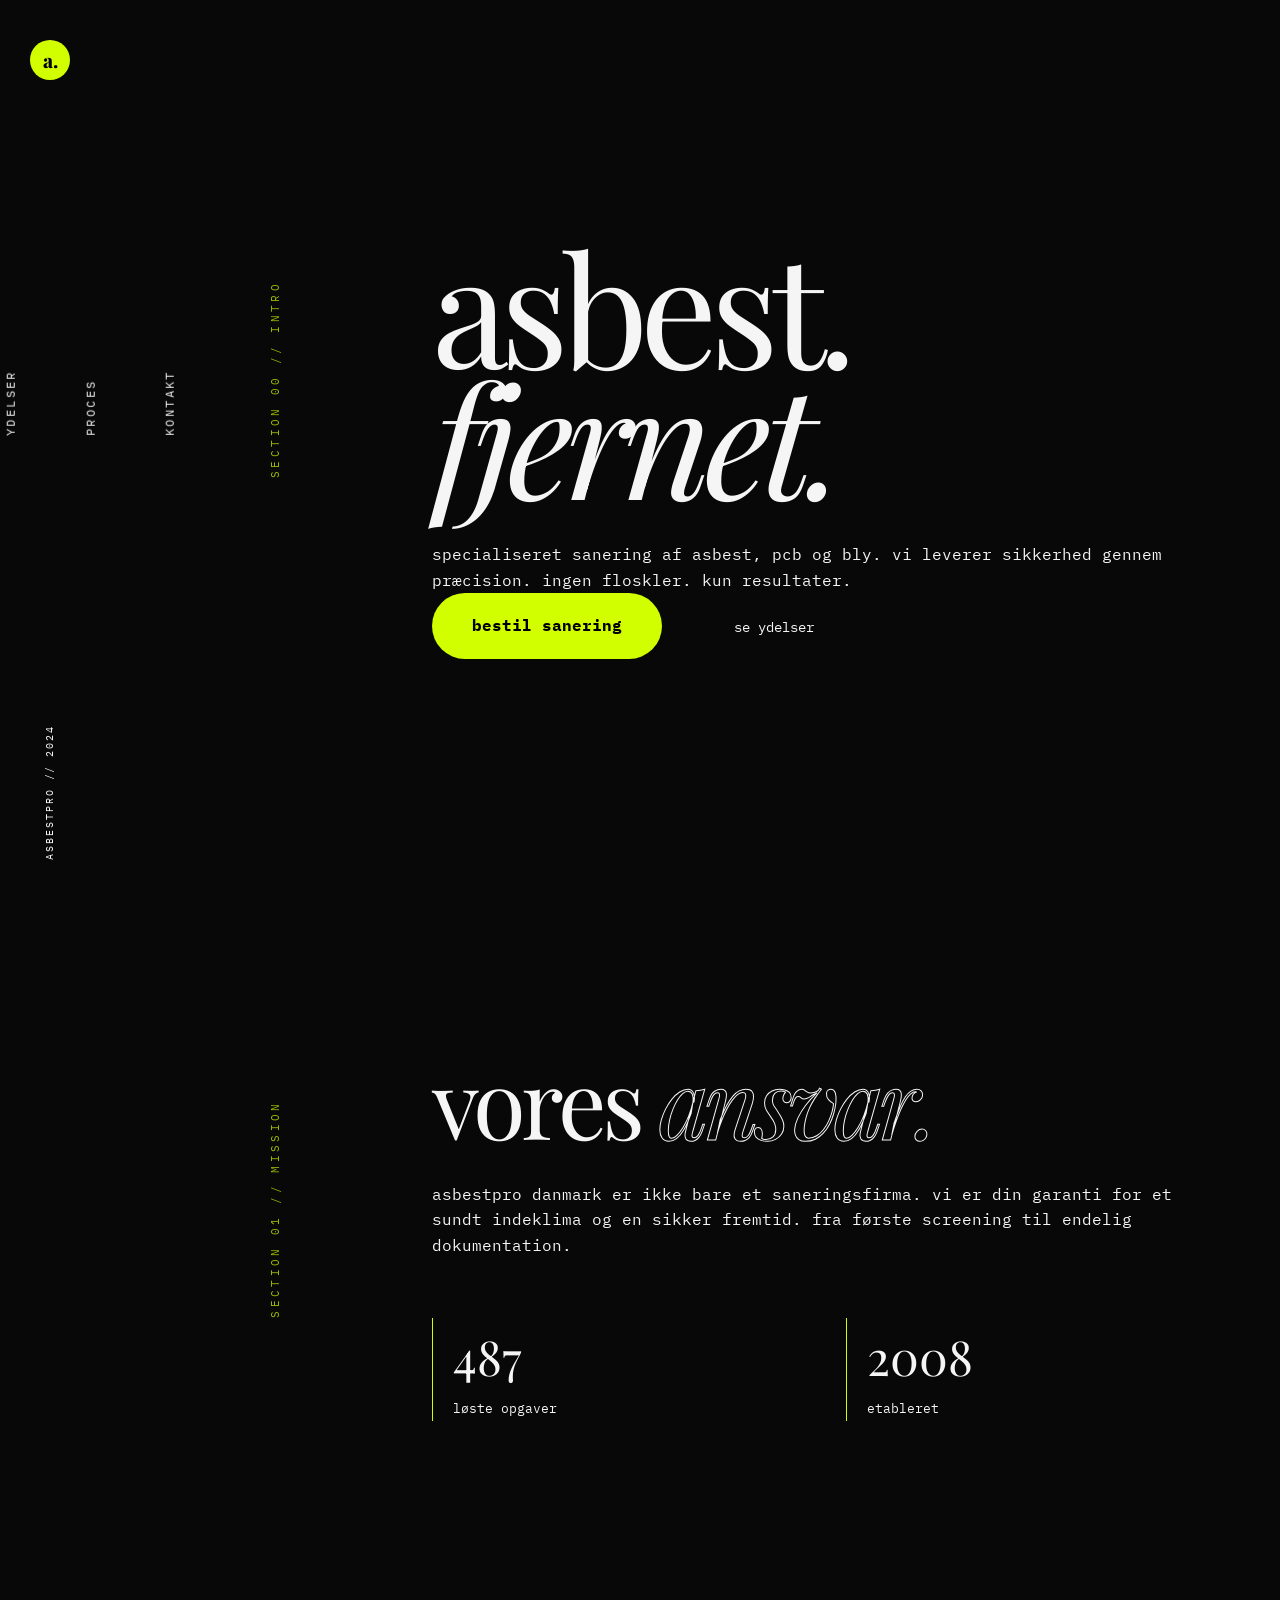
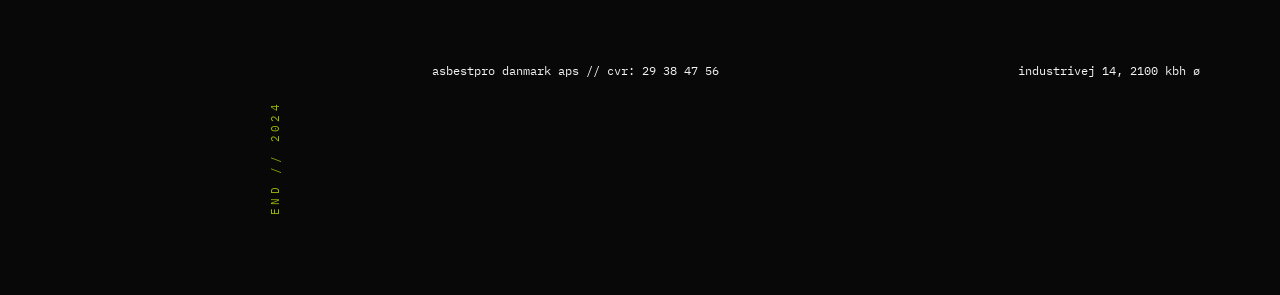
==== commit 8222bed6: "Complete Multi-Page Transformation: Editorial Architect Style" ====
--- a/index.html
+++ b/index.html
@@ -9,113 +9,86 @@
 </head>
 <body>
 
-  <!-- = [HERO] = -->
-  <section class="hero" id="home">
-    <div class="container">
-      <div class="running-head">SECTION 00 // INTRO</div>
-      <div class="grid-content">
-        <h1 class="hero-title">asbest.<br><em>fjernet.</em></h1>
-        <p class="section-sub">
-          autoriseret sanering. pcb, bly og asbest. 
-          vi rykker ud i hele landet. fast pris. ingen floskler.
-        </p>
-        <div style="display: flex; gap: var(--sp-8); align-items: center;">
-          <a href="#kontakt" class="btn-acid">bestil sanering</a>
-          <a href="tel:+4570200000" class="btn-outline">ring nu</a>
-        </div>
+  <div class="page-wrap">
+    
+    <!-- = [GLOBAL NAV] = -->
+    <nav class="main-nav">
+      <div class="nav-logo" style="width: 40px; height: 40px; background: var(--accent); display: grid; place-items: center; border-radius: 50%;">
+        <span style="color: #000; font-family: var(--font-heading); font-size: 1.2rem; font-weight: 800;">a.</span>
       </div>
-    </div>
-  </section>
+      
+      <div class="nav-links">
+        <a href="index.html" class="active">intro</a>
+        <a href="ydelser.html">ydelser</a>
+        <a href="proces.html">proces</a>
+        <a href="kontakt.html">kontakt</a>
+      </div>
+      
+      <div class="nav-social" style="font-family: var(--font-mono); font-size: 0.6rem; color: var(--text-muted); text-transform: uppercase; letter-spacing: 0.2em; writing-mode: vertical-rl; transform: rotate(180deg);">
+        asbestpro // 2024
+      </div>
+    </nav>
 
-  <!-- = [STATS] = -->
-  <section id="stats">
-    <div class="container">
-      <div class="running-head">SECTION 01 // DATA</div>
-      <div class="grid-content">
-        <h2 class="section-title">beviset.</h2>
-        <div class="stats-grid">
-          <div class="stat-item">
-            <span class="stat-num">487</span>
-            <span class="stat-label">løste opgaver</span>
-          </div>
-          <div class="stat-item">
-            <span class="stat-num">2008</span>
-            <span class="stat-label">grundlagt</span>
-          </div>
-          <div class="stat-item">
-            <span class="stat-num">98%</span>
-            <span class="stat-label">anbefaler os</span>
+    <!-- = [CONTENT] = -->
+    <div class="content-wrap">
+      
+      <!-- = [HERO] = -->
+      <section class="hero" id="home">
+        <div class="container">
+          <div class="running-head">SECTION 00 // INTRO</div>
+          <div class="grid-content">
+            <h1 class="hero-title">asbest.<br><em>fjernet.</em></h1>
+            <p class="section-sub">
+              specialiseret sanering af asbest, pcb og bly. 
+              vi leverer sikkerhed gennem præcision. 
+              ingen floskler. kun resultater.
+            </p>
+            <div style="display: flex; gap: var(--sp-8); align-items: center;">
+              <a href="kontakt.html" class="btn-acid">bestil sanering</a>
+              <a href="ydelser.html" class="btn-outline">se ydelser</a>
+            </div>
           </div>
         </div>
-      </div>
-    </div>
-  </section>
+      </section>
 
-  <!-- = [SERVICES] = -->
-  <section id="services">
-    <div class="container">
-      <div class="running-head">SECTION 02 // YDELSER</div>
-      <div class="grid-content">
-        <h2 class="section-title">hvad vi <em>gør.</em></h2>
-        <div class="stats-grid">
-          <div class="stat-item">
-            <h3 style="font-family: var(--font-mono); font-size: 1rem; margin-bottom: 1rem;">asbest.</h3>
-            <p style="font-size: 0.9rem; color: var(--text-muted);">fjernelse af tagplader, isolering og gulve.</p>
-          </div>
-          <div class="stat-item">
-            <h3 style="font-family: var(--font-mono); font-size: 1rem; margin-bottom: 1rem;">miljø.</h3>
-            <p style="font-size: 0.9rem; color: var(--text-muted);">screening for pcb, bly og andre tungmetaller.</p>
-          </div>
-          <div class="stat-item">
-            <h3 style="font-family: var(--font-mono); font-size: 1rem; margin-bottom: 1rem;">rens.</h3>
-            <p style="font-size: 0.9rem; color: var(--text-muted);">skimmelsvamp og totalrengøring efter sanering.</p>
+      <!-- = [MISSION] = -->
+      <section id="mission">
+        <div class="container">
+          <div class="running-head">SECTION 01 // MISSION</div>
+          <div class="grid-content">
+            <h2 class="section-title">vores <em>ansvar.</em></h2>
+            <p class="section-sub">
+              asbestpro danmark er ikke bare et saneringsfirma. 
+              vi er din garanti for et sundt indeklima og en sikker fremtid. 
+              fra første screening til endelig dokumentation.
+            </p>
+            <div class="stats-grid">
+              <div class="stat-item">
+                <span class="stat-num">487</span>
+                <span class="stat-label">løste opgaver</span>
+              </div>
+              <div class="stat-item">
+                <span class="stat-num">2008</span>
+                <span class="stat-label">etableret</span>
+              </div>
+            </div>
           </div>
         </div>
-      </div>
-    </div>
-  </section>
+      </section>
 
-  <!-- = [ASBESTBILEN] = -->
-  <section id="asbestbilen">
-    <div class="container">
-      <div class="running-head">SECTION 03 // SETUP</div>
-      <div class="grid-content">
-        <h2 class="section-title">asbestbilen.</h2>
-        <p class="section-sub">
-          vores flåde er jeres garanti. specialudstyr på alle biler. 
-          hepa-filtre. certificeret mandskab.
-        </p>
-        <div style="margin-top: var(--sp-12)">
-           <img src="https://images.unsplash.com/photo-1541888941257-204b7790cd59?auto=format&fit=crop&q=80&w=1200" alt="asbestbilen" style="width: 100%; filter: grayscale(1) contrast(1.2);">
+      <!-- = [FOOTER] = -->
+      <footer style="padding: var(--sp-16) 0; border-top: 1px solid var(--border);">
+        <div class="container">
+          <div class="running-head">END // 2024</div>
+          <div class="grid-content" style="font-family: var(--font-mono); font-size: 0.75rem; color: var(--text-muted); display: flex; justify-content: space-between;">
+            <div>asbestpro danmark aps // cvr: 29 38 47 56</div>
+            <div>industrivej 14, 2100 kbh ø</div>
+          </div>
         </div>
-      </div>
-    </div>
-  </section>
+      </footer>
 
-  <!-- = [KONTAKT] = -->
-  <section id="kontakt">
-    <div class="container">
-      <div class="running-head">SECTION 04 // KONTAKT</div>
-      <div class="grid-content">
-        <h2 class="section-title">start nu.</h2>
-        <p class="section-sub">skriv eller ring. vi svarer inden for 2 timer.</p>
-        <div style="margin-top: var(--sp-12)">
-          <a href="mailto:info@asbestpro.dk" class="btn-acid">send mail</a>
-        </div>
-      </div>
-    </div>
-  </section>
-
-  <!-- = [FOOTER] = -->
-  <footer style="padding: var(--sp-16) 0; border-top: 1px solid var(--border);">
-    <div class="container">
-      <div class="running-head">END // 2024</div>
-      <div class="grid-content" style="font-family: var(--font-mono); font-size: 0.75rem; color: var(--text-muted); display: flex; justify-content: space-between;">
-        <div>asbestpro danmark aps // cvr: 29 38 47 56</div>
-        <div>industrivej 14, 2100 kbh ø</div>
-      </div>
-    </div>
-  </footer>
+    </div> <!-- end content-wrap -->
+  </div> <!-- end page-wrap -->
 
 </body>
 </html>
--- a/style.css
+++ b/style.css
@@ -11,13 +11,11 @@
   --text:       var(--noir-text);
   --accent:     var(--acid);
 
-  --text-muted: #888888;
-  --border:     rgba(245,245,245,.1);
-  
   /* Spacing scale */
-  --sp-4: 1rem;   --sp-8: 2rem;
-  --sp-12: 3rem;  --sp-16: 4rem;
-  --sp-20: 5rem;  --sp-24: 6rem;
+  --sp-4: 1.25rem;   --sp-8: 2.5rem;
+  --sp-12: 3.75rem;  --sp-16: 5rem;
+  --sp-20: 6.25rem;  --sp-24: 7.5rem;
+  --sp-32: 10rem;
 
   /* Typography */
   --font-serif:   'Playfair Display', serif;
@@ -25,8 +23,57 @@
   --font-body:    var(--font-mono);
   --font-heading: var(--font-serif);
 
+  /* Radius: 0px or 40px only */
+  --radius-pill: 40px;
+
   /* Transitions */
-  --tr-med:    280ms cubic-bezier(.4,0,.2,1);
+  --tr-med:    400ms cubic-bezier(.19,1,.22,1);
+}
+
+/* ---- GLOBAL LAYOUT ---- */
+.page-wrap {
+  display: flex;
+  min-height: 100vh;
+}
+
+.main-nav {
+  width: 100px;
+  height: 100vh;
+  position: fixed;
+  left: 0;
+  top: 0;
+  border-right: 1px solid var(--border);
+  display: flex;
+  flex-direction: column;
+  align-items: center;
+  justify-content: space-between;
+  padding: var(--sp-8) 0;
+  z-index: 1000;
+  background: var(--bg);
+}
+
+.nav-links {
+  display: flex;
+  flex-direction: column;
+  gap: var(--sp-12);
+  writing-mode: vertical-rl;
+  transform: rotate(180deg);
+}
+
+.nav-links a {
+  font-family: var(--font-mono);
+  font-size: 0.75rem;
+  letter-spacing: 0.2em;
+  text-transform: uppercase;
+  text-decoration: none;
+  color: var(--text-muted);
+  transition: color var(--tr-med);
+}
+.nav-links a:hover, .nav-links a.active { color: var(--accent); }
+
+.content-wrap {
+  flex: 1;
+  margin-left: 100px;
 }
 
 /* ---- RESET & BASE ---- */
@@ -43,11 +90,11 @@
 
 /* ---- ASYMMETRIC GRID (5-COL) ---- */
 .container {
-  max-width: 1400px;
+  max-width: 1600px;
   margin: 0 auto;
-  padding: 0 var(--sp-8);
+  padding: 0 var(--sp-16);
   display: grid;
-  grid-template-columns: 1fr 4fr; /* Simple 5-col split: 1 col whitespace, 4 cols content */
+  grid-template-columns: 1fr 4fr;
   gap: var(--sp-12);
 }
 
